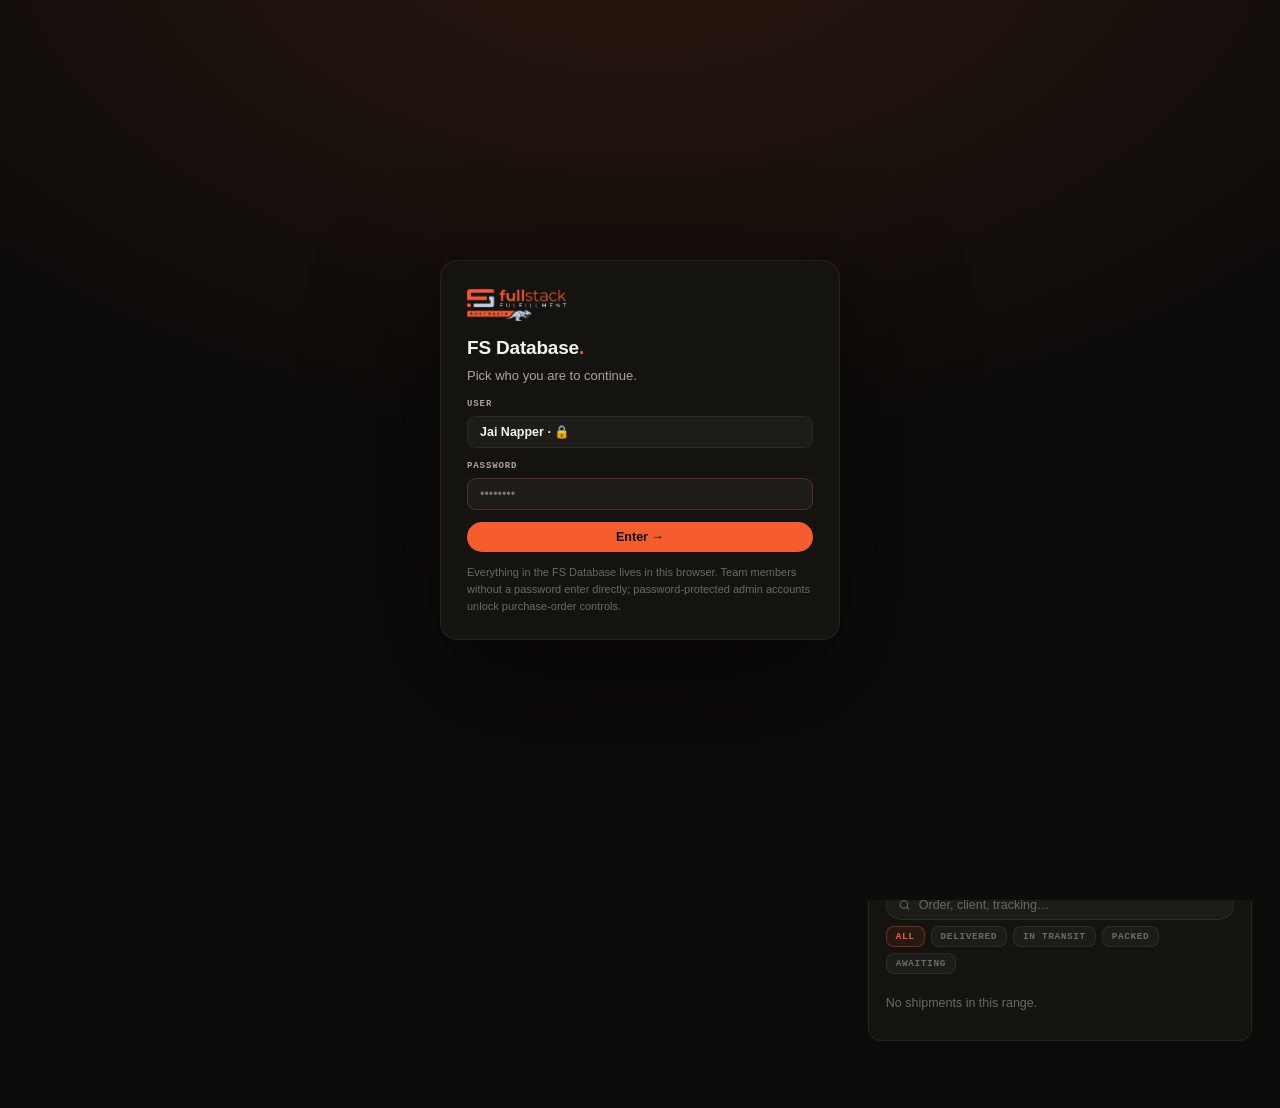
==== fs-database/index.html @ 5ba27e18 "Auto-sync every 60s, and fix the single-order endpoint false positive The reported sync ('318 orders" ====
<!DOCTYPE html>
<html lang="en">
<head>
<meta charset="utf-8">
<meta name="viewport" content="width=device-width, initial-scale=1">
<meta name="robots" content="noindex,nofollow">
<title>FS Database — Fullstack Fulfillment</title>
<meta name="description" content="Fullstack Fulfillment internal ops database — dashboard, leads, onboarding, documents and carriers.">
<link rel="icon" href="assets/roo-blue.png" type="image/png">
<link rel="manifest" href="manifest.json">
<link rel="apple-touch-icon" href="assets/icon-192.png">
<meta name="theme-color" content="#0d0c0a">
<meta name="apple-mobile-web-app-capable" content="yes">
<meta name="apple-mobile-web-app-status-bar-style" content="black-translucent">
<meta name="apple-mobile-web-app-title" content="FS Database">
<style>
/* ————— FS DATABASE · NIGHT FREIGHT ————— same brand system as fullstackfs.com.au */
:root{
  --ground:#0d0c0a;
  --raise:#151310;
  --raise2:#1c1915;
  --stroke:rgba(255,255,255,.07);
  --stroke-hi:rgba(245,93,47,.28);
  --text:#f4f2ee;
  --dim:#a8a49b;
  --faint:#6a6a64;
  --accent:#f55d2f;
  --accent-dim:#c44825;
  --cool:#c5d3e2;
  --ok:#7ee2a8;
  --warn:#f2c14e;
  --bad:#ff8a70;
  /* chart palette — validated (CVD + contrast) against the --raise surface; fixed slot order, never cycled */
  --chart-1:#f0561f;
  --chart-2:#3987e5;
  --chart-3:#199e70;
  --chart-4:#c98500;
  --chart-5:#d55181;
  --grid:rgba(255,255,255,.06);
  --sans:'Inter',-apple-system,BlinkMacSystemFont,'Segoe UI',Roboto,Helvetica,Arial,sans-serif;
  --mono:ui-monospace,'SF Mono',SFMono-Regular,Menlo,Consolas,monospace;
}
*{margin:0;padding:0;box-sizing:border-box}
html{scroll-behavior:smooth}
body{background:var(--ground);color:var(--text);font-family:var(--sans);font-size:14.5px;line-height:1.55;-webkit-font-smoothing:antialiased}
img{max-width:100%;display:block}
a{color:inherit}
button{font-family:var(--sans)}
::selection{background:rgba(245,93,47,.35)}

/* ————— app shell ————— */
.app{display:grid;grid-template-columns:236px 1fr;min-height:100vh}
.side{position:sticky;top:0;height:100vh;display:flex;flex-direction:column;background:var(--raise);border-right:1px solid var(--stroke);padding:22px 16px 16px;z-index:60}
.side-logo{display:flex;flex-direction:column;gap:10px;padding:0 6px 18px;border-bottom:1px solid var(--stroke)}
.side-logo img{height:30px;width:auto;align-self:flex-start}
.side-tag{display:inline-flex;align-self:flex-start;font-family:var(--mono);font-size:9.5px;font-weight:700;letter-spacing:.16em;text-transform:uppercase;color:var(--accent);background:rgba(245,93,47,.09);border:1px solid rgba(245,93,47,.25);padding:4px 10px;border-radius:100px}
.side-nav{display:flex;flex-direction:column;gap:2px;padding:16px 0;flex:1}
.side-nav a{display:flex;align-items:center;gap:11px;padding:10px 12px;border-radius:11px;color:var(--dim);font-size:13.5px;font-weight:600;text-decoration:none;border:1px solid transparent;transition:all .15s}
.side-nav a svg{width:17px;height:17px;flex:none;opacity:.75}
.side-nav a:hover{color:var(--text);background:rgba(255,255,255,.04)}
.side-nav a.on{color:var(--text);background:rgba(245,93,47,.1);border-color:rgba(245,93,47,.25)}
.side-nav a.on svg{color:var(--accent);opacity:1}
.side-nav .n-count{margin-left:auto;font-family:var(--mono);font-size:10px;font-weight:700;color:var(--faint);background:rgba(255,255,255,.05);border:1px solid var(--stroke);padding:2px 8px;border-radius:100px}
.side-nav .n-count:empty{display:none}
.side-nav a.on .n-count{color:var(--accent);background:rgba(245,93,47,.12);border-color:rgba(245,93,47,.3)}
.side-foot{border-top:1px solid var(--stroke);padding-top:14px;display:flex;flex-direction:column;gap:10px}
.ss-status{display:flex;align-items:center;gap:9px;padding:10px 12px;border:1px solid var(--stroke);border-radius:11px;background:rgba(255,255,255,.02);cursor:pointer;transition:border-color .15s}
.ss-status:hover{border-color:var(--stroke-hi)}
.ss-status img{height:14px;width:auto}
.ss-dot{width:8px;height:8px;border-radius:50%;background:var(--warn);flex:none;box-shadow:0 0 8px rgba(242,193,78,.5)}
.ss-dot.live{background:var(--ok);box-shadow:0 0 8px rgba(126,226,168,.55)}
.ss-lab{font-family:var(--mono);font-size:9.5px;letter-spacing:.08em;text-transform:uppercase;color:var(--faint)}
.side-btns{display:flex;gap:8px}
.side-btns button{flex:1;background:rgba(255,255,255,.04);border:1px solid var(--stroke);border-radius:10px;color:var(--dim);font-size:12px;font-weight:600;padding:8px 6px;cursor:pointer;transition:all .15s}
.side-btns button:hover{color:var(--text);border-color:var(--stroke-hi)}
.side-ver{font-family:var(--mono);font-size:9.5px;letter-spacing:.08em;color:var(--faint);text-align:center}

.main{min-width:0;padding:28px 34px 60px;position:relative}
.mobile-top{display:none}

/* ————— view head ————— */
.view{display:none}
.view.on{display:block;animation:vin .25s ease}
@keyframes vin{from{opacity:0;transform:translateY(6px)}to{opacity:1;transform:none}}
.view-head{display:flex;align-items:flex-end;justify-content:space-between;gap:18px;flex-wrap:wrap;margin-bottom:22px}
.vh-title h1{font-size:26px;font-weight:800;letter-spacing:-.02em;line-height:1.15}
.vh-title h1 em{font-style:normal;color:var(--accent)}
.vh-sub{color:var(--dim);font-size:13.5px;margin-top:5px;max-width:620px}
.vh-actions{display:flex;align-items:center;gap:10px;flex-wrap:wrap}

/* ————— shared bits ————— */
.eyebrow{display:inline-flex;align-items:center;gap:9px;font-family:var(--mono);font-size:10px;font-weight:700;letter-spacing:.14em;text-transform:uppercase;color:var(--accent)}
.btn{display:inline-flex;align-items:center;gap:8px;background:var(--accent);color:#0d0c0a;font-size:13.5px;font-weight:800;padding:11px 20px;border-radius:100px;border:0;cursor:pointer;text-decoration:none;transition:background .2s,transform .15s,box-shadow .2s;white-space:nowrap}
.btn:hover{background:#ff6f43;transform:translateY(-1px);box-shadow:0 8px 24px rgba(245,93,47,.25)}
.btn.ghost{background:rgba(255,255,255,.05);color:var(--text);border:1px solid var(--stroke);font-weight:700}
.btn.ghost:hover{border-color:var(--stroke-hi);box-shadow:none;background:rgba(255,255,255,.08)}
.btn.small{padding:8px 14px;font-size:12.5px}
.btn.danger{background:rgba(255,138,112,.12);color:var(--bad);border:1px solid rgba(255,138,112,.3);font-weight:700}
.btn.danger:hover{background:rgba(255,138,112,.2);box-shadow:none}
.search{position:relative}
.search input{background:rgba(255,255,255,.04);border:1px solid var(--stroke);border-radius:100px;color:var(--text);font-size:13px;font-family:var(--sans);padding:10px 16px 10px 36px;width:230px;outline:none;transition:border-color .2s}
.search input:focus{border-color:var(--stroke-hi)}
.search input::placeholder{color:var(--faint)}
.search svg{position:absolute;left:13px;top:50%;transform:translateY(-50%);width:14px;height:14px;color:var(--faint);pointer-events:none}
.chip{display:inline-flex;align-items:center;gap:7px;font-family:var(--mono);font-size:10px;font-weight:700;letter-spacing:.08em;text-transform:uppercase;color:var(--dim);background:rgba(255,255,255,.05);border:1px solid var(--stroke);padding:5px 12px;border-radius:100px;white-space:nowrap}
.chip.acc{color:var(--accent);background:rgba(245,93,47,.1);border-color:rgba(245,93,47,.3)}
.chip.demo{color:var(--warn);background:rgba(242,193,78,.08);border-color:rgba(242,193,78,.3)}
.chip.live{color:var(--ok);background:rgba(126,226,168,.08);border-color:rgba(126,226,168,.3)}
.pill{display:inline-flex;align-items:center;gap:6px;font-family:var(--mono);font-size:9.5px;font-weight:700;letter-spacing:.08em;text-transform:uppercase;padding:4px 10px;border-radius:100px;white-space:nowrap}
.pill::before{content:"";width:5px;height:5px;border-radius:50%;background:currentColor}
.pill.ok{color:var(--ok);background:rgba(126,226,168,.08);border:1px solid rgba(126,226,168,.25)}
.pill.info{color:var(--cool);background:rgba(197,211,226,.07);border:1px solid rgba(197,211,226,.22)}
.pill.warn{color:var(--warn);background:rgba(242,193,78,.08);border:1px solid rgba(242,193,78,.28)}
.pill.bad{color:var(--bad);background:rgba(255,138,112,.08);border:1px solid rgba(255,138,112,.28)}
.pill.dim{color:var(--faint);background:rgba(255,255,255,.04);border:1px solid var(--stroke)}
.pill.acc{color:var(--accent);background:rgba(245,93,47,.09);border:1px solid rgba(245,93,47,.28)}

/* ————— panels / cards ————— */
.panel{background:var(--raise);border:1px solid var(--stroke);border-radius:18px;padding:20px 22px;position:relative}
.panel-head{display:flex;align-items:center;justify-content:space-between;gap:12px;margin-bottom:16px;flex-wrap:wrap}
.panel-title{font-family:var(--mono);font-size:10px;font-weight:700;letter-spacing:.14em;text-transform:uppercase;color:var(--accent)}
.panel-meta{font-family:var(--mono);font-size:10.5px;color:var(--faint)}
.p-tools{display:flex;align-items:center;gap:8px}
.tbtn{background:rgba(255,255,255,.04);border:1px solid var(--stroke);border-radius:8px;color:var(--faint);font-family:var(--mono);font-size:10px;font-weight:700;letter-spacing:.06em;text-transform:uppercase;padding:5px 10px;cursor:pointer;transition:all .15s}
.tbtn:hover{color:var(--text);border-color:var(--stroke-hi)}
.tbtn[aria-pressed="true"]{color:var(--accent);border-color:rgba(245,93,47,.35);background:rgba(245,93,47,.08)}

/* ————— dashboard ————— */
.conn-strip{display:flex;align-items:center;justify-content:space-between;gap:14px;flex-wrap:wrap;margin-bottom:18px}
.conn-left{display:flex;align-items:center;gap:10px;flex-wrap:wrap}
.range-row{display:flex;align-items:center;gap:6px;background:var(--raise);border:1px solid var(--stroke);border-radius:100px;padding:4px}
.range-row button{background:none;border:0;border-radius:100px;color:var(--faint);font-family:var(--mono);font-size:10.5px;font-weight:700;letter-spacing:.06em;padding:7px 14px;cursor:pointer;transition:all .15s}
.range-row button:hover{color:var(--text)}
.range-row button.on{background:rgba(245,93,47,.14);color:var(--accent)}
.kpis{display:grid;grid-template-columns:repeat(5,1fr);gap:14px;margin-bottom:18px}
.kpi{background:var(--raise);border:1px solid var(--stroke);border-radius:16px;padding:16px 18px 14px;position:relative;overflow:hidden}
.kpi-k{font-family:var(--mono);font-size:9.5px;font-weight:700;letter-spacing:.1em;text-transform:uppercase;color:var(--faint)}
.kpi-v{font-size:30px;font-weight:800;letter-spacing:-.02em;line-height:1.1;margin-top:7px}
.kpi-d{display:flex;align-items:center;gap:6px;margin-top:6px;font-family:var(--mono);font-size:10.5px;color:var(--faint)}
.kpi-d b{font-weight:700}
.kpi-d .up{color:var(--ok)}.kpi-d .down{color:var(--bad)}
.kpi-spark{margin-top:10px;height:26px}
.dash-grid{display:grid;grid-template-columns:1.6fr 1fr;gap:14px;margin-bottom:14px}
.dash-col{display:flex;flex-direction:column;gap:14px;min-width:0}
.chart-box{position:relative;min-height:120px}
.chart-box svg{display:block;width:100%}
.legend{display:flex;align-items:center;gap:16px;flex-wrap:wrap;margin-top:12px}
.legend span{display:inline-flex;align-items:center;gap:7px;font-size:11.5px;color:var(--dim)}
.legend i{width:10px;height:10px;border-radius:3px;flex:none}
.viz-tip{position:fixed;z-index:300;background:var(--raise2);border:1px solid var(--stroke-hi);border-radius:10px;padding:8px 12px;pointer-events:none;display:none;box-shadow:0 12px 32px rgba(0,0,0,.5);max-width:260px}
.viz-tip .tt-t{font-family:var(--mono);font-size:9.5px;letter-spacing:.08em;text-transform:uppercase;color:var(--faint);margin-bottom:3px}
.viz-tip .tt-row{display:flex;align-items:center;gap:8px;font-size:12px;color:var(--dim);padding:1px 0}
.viz-tip .tt-row i{width:10px;height:3px;border-radius:2px;flex:none}
.viz-tip .tt-row b{color:var(--text);font-weight:700;margin-left:auto;padding-left:12px}
.viz-table{width:100%;border-collapse:collapse}
.viz-table th{font-family:var(--mono);font-size:9.5px;font-weight:700;letter-spacing:.08em;text-transform:uppercase;color:var(--faint);text-align:left;padding:0 8px 8px 0;border-bottom:1px solid var(--stroke)}
.viz-table td{font-size:12.5px;color:var(--dim);padding:7px 8px 7px 0;border-bottom:1px solid var(--stroke)}
.viz-table td.num,.viz-table th.num{text-align:right;font-family:var(--mono);font-variant-numeric:tabular-nums;color:var(--text)}
.viz-table tr:last-child td{border-bottom:0}
table.rows{width:100%;border-collapse:collapse}
table.rows th{font-family:var(--mono);font-size:9.5px;font-weight:700;letter-spacing:.08em;text-transform:uppercase;color:var(--faint);text-align:left;padding:0 10px 9px 0;border-bottom:1px solid var(--stroke);white-space:nowrap}
table.rows td{font-size:13px;padding:10px 10px 10px 0;border-bottom:1px solid var(--stroke);vertical-align:middle}
table.rows tr:last-child td{border-bottom:0}
table.rows td.num,table.rows th.num{text-align:right;font-family:var(--mono);font-size:12.5px;font-variant-numeric:tabular-nums}
.cell-main{font-weight:700;color:var(--text)}
.cell-sub{display:block;font-family:var(--mono);font-size:10.5px;color:var(--faint);margin-top:2px}
.ship-item{display:flex;align-items:center;gap:12px;padding:11px 0;border-bottom:1px solid var(--stroke)}
.ship-item:last-child{border-bottom:0}
.ship-plate{width:44px;height:30px;flex:none;background:#fff;border-radius:8px;display:flex;align-items:center;justify-content:center;padding:4px}
.ship-plate img{max-height:100%;max-width:100%;object-fit:contain}
.ship-info{min-width:0;flex:1}
.ship-id{display:block;font-family:var(--mono);font-size:12px;font-weight:700;color:var(--text)}
.ship-dest{display:block;font-size:11.5px;color:var(--faint);white-space:nowrap;overflow:hidden;text-overflow:ellipsis}
.ship-dest a{color:var(--cool);text-decoration:none;border-bottom:1px dotted rgba(197,211,226,.4)}
.ship-dest a:hover{color:var(--text);border-bottom-color:var(--text)}
.ship-right{display:flex;flex-direction:column;align-items:flex-end;gap:4px;flex:none}
.ship-when{font-family:var(--mono);font-size:9.5px;color:var(--faint)}

/* ————— leads ————— */
.pipe-row{display:flex;gap:8px;flex-wrap:wrap;margin-bottom:18px}
.pipe-chip{display:inline-flex;align-items:center;gap:8px;background:var(--raise);border:1px solid var(--stroke);border-radius:100px;padding:8px 16px;cursor:pointer;font-size:12.5px;font-weight:700;color:var(--dim);transition:all .15s}
.pipe-chip b{font-family:var(--mono);font-size:12px;color:var(--text)}
.pipe-chip:hover{border-color:var(--stroke-hi)}
.pipe-chip.on{border-color:rgba(245,93,47,.4);background:rgba(245,93,47,.08);color:var(--text)}
.lead-grid{display:grid;grid-template-columns:repeat(2,1fr);gap:14px}
.lead-card{background:var(--raise);border:1px solid var(--stroke);border-radius:18px;padding:20px;display:flex;flex-direction:column;gap:13px;transition:border-color .15s}
.lead-card:hover{border-color:rgba(245,93,47,.2)}
.lead-top{display:flex;align-items:flex-start;justify-content:space-between;gap:12px}
.lead-who h3{font-size:16.5px;font-weight:800;letter-spacing:-.01em}
.lead-who .co{color:var(--accent);font-weight:700;font-size:13px;margin-top:1px}
.lead-when{font-family:var(--mono);font-size:10px;color:var(--faint);white-space:nowrap}
.lead-contact{display:flex;flex-wrap:wrap;gap:7px 16px;font-size:12.5px;color:var(--dim)}
.lead-contact a{color:var(--cool);text-decoration:none}
.lead-contact a:hover{color:var(--text)}
.lead-facts{display:grid;grid-template-columns:repeat(3,auto);gap:8px 20px;justify-content:start;background:rgba(255,255,255,.025);border:1px solid var(--stroke);border-radius:12px;padding:11px 14px}
.lf{min-width:0}
.lf-k{font-family:var(--mono);font-size:8.5px;font-weight:700;letter-spacing:.1em;text-transform:uppercase;color:var(--faint)}
.lf-v{font-size:12.5px;font-weight:600;color:var(--text);margin-top:2px}
.tagrow{display:flex;flex-wrap:wrap;gap:6px}
.tag{font-family:var(--mono);font-size:9.5px;font-weight:600;letter-spacing:.04em;color:var(--dim);background:rgba(255,255,255,.05);border:1px solid var(--stroke);padding:3px 9px;border-radius:100px}
.lead-notes textarea{width:100%;background:rgba(255,255,255,.03);border:1px solid var(--stroke);border-radius:10px;color:var(--dim);font-family:var(--sans);font-size:12.5px;padding:9px 11px;resize:vertical;min-height:38px;outline:none}
.lead-notes textarea:focus{border-color:var(--stroke-hi);color:var(--text)}
.lead-foot{display:flex;align-items:center;gap:9px;flex-wrap:wrap}
.sel{background:rgba(255,255,255,.04);border:1px solid var(--stroke);border-radius:10px;color:var(--text);font-family:var(--sans);font-size:12.5px;font-weight:600;padding:8px 30px 8px 12px;outline:none;cursor:pointer;appearance:none;-webkit-appearance:none;background-image:url("data:image/svg+xml,%3Csvg xmlns='http://www.w3.org/2000/svg' width='9' height='6'%3E%3Cpath d='M1 1l3.5 3.5L8 1' stroke='%23a8a49b' fill='none' stroke-width='1.6' stroke-linecap='round'/%3E%3C/svg%3E");background-repeat:no-repeat;background-position:right 11px center}
.sel:focus{border-color:var(--stroke-hi)}
.sel option{background:var(--raise2);color:var(--text)}
.lead-foot .spacer{flex:1}
.iconbtn{background:none;border:0;color:var(--faint);cursor:pointer;font-size:12px;font-family:var(--mono);padding:6px;transition:color .15s}
.iconbtn:hover{color:var(--bad)}

/* ————— onboarding ————— */
.ob-grid{display:grid;grid-template-columns:repeat(2,1fr);gap:14px}
.ob-card{background:var(--raise);border:1px solid var(--stroke);border-radius:18px;padding:20px;cursor:pointer;transition:all .15s;display:flex;flex-direction:column;gap:12px}
.ob-card:hover{border-color:rgba(245,93,47,.35);transform:translateY(-2px)}
.ob-card-top{display:flex;align-items:flex-start;justify-content:space-between;gap:10px}
.ob-card h3{font-size:16.5px;font-weight:800}
.ob-acct{font-family:var(--mono);font-size:10px;color:var(--faint);margin-top:2px}
.prog{height:7px;background:rgba(255,255,255,.06);border-radius:100px;overflow:hidden}
.prog i{display:block;height:100%;background:linear-gradient(90deg,var(--accent-dim),var(--accent));border-radius:100px;transition:width .4s ease}
.prog-lab{display:flex;justify-content:space-between;font-family:var(--mono);font-size:10px;color:var(--faint)}
.ob-chips{display:flex;flex-wrap:wrap;gap:6px}
.ob-open{font-size:12.5px;font-weight:700;color:var(--accent)}
.ob-back{display:inline-flex;align-items:center;gap:8px;color:var(--dim);font-size:13px;font-weight:600;text-decoration:none;margin-bottom:14px;background:none;border:0;cursor:pointer}
.ob-back:hover{color:var(--text)}
.ob-det-head{display:flex;align-items:flex-start;justify-content:space-between;gap:16px;flex-wrap:wrap;margin-bottom:20px}
.ob-sections{display:flex;flex-direction:column;gap:14px}
.ob-sec-panel .sec-cap{font-family:var(--mono);font-size:10px;font-weight:700;letter-spacing:.14em;text-transform:uppercase;color:var(--accent);margin:20px 0 10px;display:flex;align-items:center;gap:9px}
.ob-sec-panel .sec-cap::after{content:"";flex:1;height:1px;background:var(--stroke)}
.ob-sec-panel .sec-cap:first-child{margin-top:0}
.qa{display:grid;grid-template-columns:minmax(200px,300px) 1fr;gap:6px 22px;align-items:center;padding:8px 0;border-bottom:1px solid rgba(255,255,255,.04)}
.qa:last-child{border-bottom:0}
.qa-q{font-size:12.5px;color:var(--dim)}
.qa-q .req{color:var(--accent)}
.qa-a input[type=text],.qa-a input[type=email],.qa-a input[type=tel],.qa-a input[type=number],.qa-a input[type=date],.qa-a textarea{width:100%;background:rgba(255,255,255,.03);border:1px solid var(--stroke);border-radius:9px;color:var(--text);font-family:var(--sans);font-size:13px;padding:8px 11px;outline:none;transition:border-color .15s}
.qa-a input:focus,.qa-a textarea:focus{border-color:var(--stroke-hi)}
.qa-a textarea{resize:vertical;min-height:36px}
.yn{display:flex;gap:8px}
.yn button{background:rgba(255,255,255,.03);border:1px solid var(--stroke);border-radius:9px;color:var(--dim);font-size:12.5px;font-weight:700;padding:7px 18px;cursor:pointer;transition:all .15s}
.yn button:hover{color:var(--text)}
.yn button.sel{background:rgba(245,93,47,.1);border-color:rgba(245,93,47,.4);color:var(--accent)}
.fileslot{display:flex;align-items:center;gap:10px;flex-wrap:wrap}
.fbtn{display:inline-flex;align-items:center;gap:7px;background:rgba(255,255,255,.04);border:1px dashed rgba(255,255,255,.18);border-radius:9px;color:var(--dim);font-size:12px;font-weight:600;padding:7px 14px;cursor:pointer;transition:all .15s;font-family:var(--sans)}
.fbtn:hover{border-color:var(--accent);color:var(--text)}
.fchip{display:inline-flex;align-items:center;gap:8px;background:rgba(126,226,168,.06);border:1px solid rgba(126,226,168,.25);border-radius:9px;padding:6px 11px;font-family:var(--mono);font-size:11px;color:var(--ok);max-width:100%}
.fchip button{background:none;border:0;color:var(--faint);cursor:pointer;font-size:13px;line-height:1;padding:0 0 0 2px}
.fchip button:hover{color:var(--bad)}
.fchip a{color:inherit;text-decoration:none;white-space:nowrap;overflow:hidden;text-overflow:ellipsis;max-width:220px;cursor:pointer}
.fchip a:hover{text-decoration:underline}
.kyc-row{display:flex;align-items:center;gap:13px;padding:10px 0;border-bottom:1px solid rgba(255,255,255,.04);flex-wrap:wrap}
.kyc-row:last-child{border-bottom:0}
.kbox{width:20px;height:20px;flex:none;border-radius:6px;border:1.5px solid rgba(255,255,255,.2);background:rgba(255,255,255,.03);cursor:pointer;display:flex;align-items:center;justify-content:center;transition:all .15s;color:transparent}
.kbox.done{background:var(--accent);border-color:var(--accent);color:#0d0c0a}
.kyc-name{flex:1;min-width:180px;font-size:13px;font-weight:600}
.kyc-name small{display:block;font-weight:400;font-size:11px;color:var(--faint)}
.kyc-row.done .kyc-name{color:var(--dim);text-decoration:line-through;text-decoration-color:rgba(255,255,255,.25)}
.agr-row{display:grid;grid-template-columns:1fr auto auto;gap:12px;align-items:center;padding:10px 0;border-bottom:1px solid rgba(255,255,255,.04)}
.agr-row:last-child{border-bottom:0}
.agr-name{font-size:13px;font-weight:700}
.agr-name small{display:block;font-weight:400;font-family:var(--mono);font-size:10px;color:var(--faint);margin-top:2px}

/* ————— documents ————— */
.doc-filters{display:flex;gap:8px;flex-wrap:wrap;margin-bottom:18px}
.doc-table-wrap{overflow-x:auto}
.doc-icon{width:36px;height:36px;flex:none;border-radius:10px;background:rgba(245,93,47,.09);border:1px solid rgba(245,93,47,.2);display:flex;align-items:center;justify-content:center;font-family:var(--mono);font-size:9px;font-weight:700;letter-spacing:.04em;color:var(--accent);text-transform:uppercase}
.doc-cell{display:flex;align-items:center;gap:12px;min-width:220px}
.rowbtns{display:flex;gap:6px;justify-content:flex-end}
.rowbtns .tbtn{white-space:nowrap}

/* ————— carriers ————— */
.car-grid{display:grid;grid-template-columns:repeat(2,1fr);gap:14px}
.car-card{background:var(--raise);border:1px solid var(--stroke);border-radius:18px;padding:20px;display:flex;flex-direction:column;gap:14px}
.car-top{display:flex;align-items:center;gap:14px}
.car-plate{width:64px;height:42px;flex:none;background:#fff;border-radius:10px;display:flex;align-items:center;justify-content:center;padding:6px}
.car-plate img{max-height:100%;max-width:100%;object-fit:contain}
.car-top h3{font-size:16.5px;font-weight:800}
.car-sub{font-family:var(--mono);font-size:10px;letter-spacing:.08em;text-transform:uppercase;color:var(--accent);font-weight:700;margin-top:2px}
.car-fields{display:grid;grid-template-columns:1fr 1fr;gap:9px 14px}
.cf{min-width:0}
.cf-k{font-family:var(--mono);font-size:8.5px;font-weight:700;letter-spacing:.1em;text-transform:uppercase;color:var(--faint);margin-bottom:3px}
.cf input{width:100%;background:rgba(255,255,255,.03);border:1px solid var(--stroke);border-radius:8px;color:var(--text);font-size:12.5px;font-family:var(--sans);padding:7px 10px;outline:none;transition:border-color .15s}
.cf input:focus{border-color:var(--stroke-hi)}
.car-links{display:flex;gap:8px;flex-wrap:wrap}
.car-attach{display:flex;flex-direction:column;gap:8px;border-top:1px solid var(--stroke);padding-top:13px}
.car-attach-row{display:flex;align-items:center;gap:10px;flex-wrap:wrap}
.car-attach-row .lab{font-size:12px;color:var(--dim);min-width:150px;font-weight:600}
.car-notes textarea{width:100%;background:rgba(255,255,255,.03);border:1px solid var(--stroke);border-radius:10px;color:var(--dim);font-family:var(--sans);font-size:12.5px;padding:9px 11px;resize:vertical;min-height:40px;outline:none}
.car-notes textarea:focus{border-color:var(--stroke-hi);color:var(--text)}

/* ————— drawer & modal ————— */
.scrim{position:fixed;inset:0;background:rgba(5,4,3,.65);backdrop-filter:blur(3px);z-index:200;opacity:0;pointer-events:none;transition:opacity .2s}
.scrim.on{opacity:1;pointer-events:auto}
.drawer{position:fixed;top:0;right:0;bottom:0;width:min(480px,100vw);background:var(--raise);border-left:1px solid var(--stroke);z-index:210;transform:translateX(102%);transition:transform .28s cubic-bezier(.2,.8,.24,1);display:flex;flex-direction:column}
.drawer.on{transform:none}
.drawer-head{display:flex;align-items:center;justify-content:space-between;padding:20px 24px;border-bottom:1px solid var(--stroke)}
.drawer-head h2{font-size:17px;font-weight:800}
.x{background:none;border:0;color:var(--faint);font-size:20px;cursor:pointer;line-height:1;padding:4px}
.x:hover{color:var(--text)}
.drawer-body{padding:20px 24px 30px;overflow-y:auto;flex:1;display:flex;flex-direction:column;gap:14px}
.f-lab{font-family:var(--mono);font-size:9.5px;font-weight:700;letter-spacing:.1em;text-transform:uppercase;color:var(--dim);margin-bottom:6px;display:block}
.f-lab span{color:var(--accent)}
.f-in{width:100%;background:rgba(255,255,255,.04);border:1px solid var(--stroke);border-radius:11px;color:var(--text);font-size:13.5px;font-family:var(--sans);padding:11px 14px;outline:none;transition:border-color .2s}
.f-in:focus{border-color:var(--stroke-hi)}
.f-row2{display:grid;grid-template-columns:1fr 1fr;gap:12px}
.chkgrid{display:grid;grid-template-columns:1fr 1fr;gap:7px}
.chk{display:flex;align-items:center;gap:9px;background:rgba(255,255,255,.03);border:1px solid var(--stroke);border-radius:10px;padding:8px 11px;cursor:pointer;font-size:12.5px;color:var(--dim);transition:all .15s}
.chk:hover{border-color:var(--stroke-hi)}
.chk input{accent-color:var(--accent);width:14px;height:14px}
.chk:has(input:checked){border-color:rgba(245,93,47,.4);color:var(--text);background:rgba(245,93,47,.06)}
.drawer-foot{padding:16px 24px;border-top:1px solid var(--stroke);display:flex;gap:10px}
.modal{position:fixed;inset:0;z-index:220;display:none;align-items:center;justify-content:center;padding:20px}
.modal.on{display:flex}
.modal-card{background:var(--raise);border:1px solid var(--stroke);border-radius:20px;width:min(520px,100%);max-height:90vh;overflow-y:auto;padding:26px 28px;position:relative;box-shadow:0 30px 80px rgba(0,0,0,.6)}
.modal-card h2{font-size:19px;font-weight:800;margin-bottom:4px}
.modal-card .msub{color:var(--dim);font-size:13px;margin-bottom:18px}
.modal-card .x{position:absolute;top:18px;right:18px}
.set-sec{border-top:1px solid var(--stroke);padding-top:16px;margin-top:16px}
.set-sec:first-of-type{border-top:0;padding-top:0;margin-top:0}
.set-cap{font-family:var(--mono);font-size:10px;font-weight:700;letter-spacing:.14em;text-transform:uppercase;color:var(--accent);margin-bottom:12px}
.conn-msg{font-size:12px;border-radius:10px;padding:10px 13px;margin-top:10px;line-height:1.5;display:none}
.conn-msg.err{display:block;background:rgba(255,138,112,.07);border:1px solid rgba(255,138,112,.25);color:var(--bad)}
.conn-msg.ok{display:block;background:rgba(126,226,168,.07);border:1px solid rgba(126,226,168,.25);color:var(--ok)}
.storage-bar{height:6px;background:rgba(255,255,255,.06);border-radius:100px;overflow:hidden;margin-top:8px}
.storage-bar i{display:block;height:100%;background:var(--cool);border-radius:100px}
.set-note{font-size:11.5px;color:var(--faint);line-height:1.5;margin-top:8px}
.set-note a{color:var(--cool)}
.toast{position:fixed;bottom:26px;left:50%;transform:translate(-50%,20px);background:var(--raise2);border:1px solid var(--stroke-hi);color:var(--text);font-size:13px;font-weight:600;padding:12px 22px;border-radius:100px;z-index:400;opacity:0;pointer-events:none;transition:all .25s;box-shadow:0 12px 40px rgba(0,0,0,.5)}
.toast.on{opacity:1;transform:translate(-50%,0)}

/* ————— empty state ————— */
.empty{display:flex;flex-direction:column;align-items:center;gap:14px;padding:60px 20px;text-align:center;border:1px dashed rgba(255,255,255,.12);border-radius:18px}
.empty img{height:74px;opacity:.5}
.empty p{color:var(--faint);font-size:13px;max-width:340px}

/* ————— go live ————— */
.gl-banner{display:flex;align-items:center;justify-content:space-between;gap:14px;flex-wrap:wrap;border:1px solid rgba(126,226,168,.3);background:rgba(126,226,168,.06);border-radius:14px;padding:14px 18px;margin-bottom:14px}
.gl-banner.blocked{border-color:rgba(242,193,78,.3);background:rgba(242,193,78,.05)}
.gl-banner b{font-size:14px}
.gl-live-stamp{display:inline-flex;align-items:center;gap:8px;font-family:var(--mono);font-size:11px;font-weight:700;letter-spacing:.12em;text-transform:uppercase;color:var(--ok)}
.auto-chip{font-family:var(--mono);font-size:8.5px;font-weight:700;letter-spacing:.08em;text-transform:uppercase;color:var(--cool);background:rgba(197,211,226,.08);border:1px solid rgba(197,211,226,.22);padding:2px 8px;border-radius:100px}
.kyc-row .note-in{flex:1;min-width:140px;background:rgba(255,255,255,.03);border:1px solid var(--stroke);border-radius:8px;color:var(--dim);font-family:var(--sans);font-size:12px;padding:6px 10px;outline:none}
.kyc-row .note-in:focus{border-color:var(--stroke-hi);color:var(--text)}

/* ————— catalog & PO ————— */
.lock-chip{display:inline-flex;align-items:center;gap:8px;font-family:var(--mono);font-size:10px;font-weight:700;letter-spacing:.1em;text-transform:uppercase;padding:7px 14px;border-radius:100px;cursor:pointer;transition:all .15s;border:1px solid var(--stroke);background:rgba(255,255,255,.04);color:var(--dim)}
.lock-chip:hover{border-color:var(--stroke-hi);color:var(--text)}
.lock-chip.on{color:var(--ok);border-color:rgba(126,226,168,.3);background:rgba(126,226,168,.07)}
.num-in{width:82px;background:rgba(255,255,255,.03);border:1px solid var(--stroke);border-radius:8px;color:var(--text);font-family:var(--mono);font-size:12px;padding:6px 8px;outline:none;text-align:right;font-variant-numeric:tabular-nums}
.num-in:focus{border-color:var(--stroke-hi)}
.num-in.small{width:64px}
table.rows td .sel.mini{padding:6px 26px 6px 10px;font-size:11.5px}
.sug-flag{font-family:var(--mono);font-size:9px;font-weight:700;letter-spacing:.06em;text-transform:uppercase;padding:3px 8px;border-radius:100px}
.po-line-total{font-family:var(--mono);font-variant-numeric:tabular-nums}
.po-totals{display:flex;justify-content:flex-end;gap:26px;border-top:1px solid var(--stroke);padding-top:14px;margin-top:6px;align-items:baseline}
.po-totals .t-lab{font-family:var(--mono);font-size:10px;letter-spacing:.1em;text-transform:uppercase;color:var(--faint)}
.po-totals .t-val{font-size:22px;font-weight:800}
.sig-grid{display:grid;grid-template-columns:1fr 1fr;gap:12px}
.sig-card{border:1px dashed rgba(255,255,255,.16);border-radius:12px;padding:14px 16px;min-height:76px}
.sig-card.signed{border-style:solid;border-color:rgba(126,226,168,.3);background:rgba(126,226,168,.05)}
.sig-name{font-family:'Segoe Script','Bradley Hand',cursive;font-size:20px;color:var(--text)}
.sig-meta{font-family:var(--mono);font-size:9.5px;letter-spacing:.06em;color:var(--faint);margin-top:4px;text-transform:uppercase}
.sig-k{font-family:var(--mono);font-size:9px;font-weight:700;letter-spacing:.12em;text-transform:uppercase;color:var(--accent);margin-bottom:6px}
.req-row{display:grid;grid-template-columns:1fr auto auto;gap:12px;align-items:center;padding:10px 0;border-bottom:1px solid rgba(255,255,255,.04)}
.req-row:last-child{border-bottom:0}
.pin-in{width:120px;letter-spacing:.4em;font-family:var(--mono);text-align:center}

/* ————— team ————— */
.user-switch{display:flex;gap:9px;align-items:center;padding:9px 11px;border:1px solid var(--stroke);border-radius:11px;background:rgba(255,255,255,.02)}
.u-avatar{width:27px;height:27px;border-radius:50%;background:rgba(245,93,47,.14);color:var(--accent);font-family:var(--mono);font-size:10px;font-weight:700;display:flex;align-items:center;justify-content:center;flex:none;border:1px solid rgba(245,93,47,.3);text-transform:uppercase}
.u-avatar.big{width:42px;height:42px;font-size:14px}
.user-switch .sel{flex:1;min-width:0;padding:6px 26px 6px 9px;font-size:12px;border:0;background-color:transparent}
.team-card .role-pill{margin-left:auto}
.tab-toggles{display:grid;grid-template-columns:1fr 1fr;gap:6px}
.tab-toggles .chk input:disabled + span{opacity:.45}
.tab-toggles .chk:has(input:disabled){cursor:not-allowed;opacity:.75}
.team-you{font-family:var(--mono);font-size:9px;font-weight:700;letter-spacing:.1em;text-transform:uppercase;color:var(--ok);border:1px solid rgba(126,226,168,.3);background:rgba(126,226,168,.07);padding:3px 9px;border-radius:100px}

/* ————— transit ————— */
.transit-hero{display:flex;align-items:baseline;gap:10px;margin-bottom:10px}
.transit-hero .th-v{font-size:34px;font-weight:800;letter-spacing:-.02em}
.transit-hero .th-k{font-family:var(--mono);font-size:10px;letter-spacing:.08em;text-transform:uppercase;color:var(--faint)}
.tc-row{display:grid;grid-template-columns:16px minmax(90px,1fr) auto auto;gap:9px;align-items:center;padding:5px 0;font-size:12px;color:var(--dim)}
.tc-row i{width:10px;height:10px;border-radius:3px}
.tc-row .tc-v{font-family:var(--mono);font-size:12px;color:var(--text);font-variant-numeric:tabular-nums;text-align:right}
.tc-row .tc-n{font-family:var(--mono);font-size:10px;color:var(--faint);text-align:right}
.ship-transit{font-family:var(--mono);font-size:9px;color:var(--cool);letter-spacing:.04em}

/* ————— lock screen ————— */
.lock{position:fixed;inset:0;background:radial-gradient(900px 540px at 50% -10%,rgba(245,93,47,.12),transparent),var(--ground);z-index:500;display:none;align-items:center;justify-content:center;padding:20px}
.lock.on{display:flex}
.lock-card{width:min(400px,100%);background:var(--raise);border:1px solid var(--stroke);border-radius:22px;padding:34px 32px 28px;display:flex;flex-direction:column;gap:14px;box-shadow:0 40px 120px rgba(0,0,0,.65)}
.lock-card img{height:32px;align-self:flex-start}
.lock-card h1{font-size:21px;font-weight:800;letter-spacing:-.01em}
.lock-sub{color:var(--dim);font-size:13px;margin-top:-8px}
.lock-note{font-size:11px;color:var(--faint);line-height:1.55}

/* ————— tailored rows ————— */
.qa-tools{display:inline-flex;gap:1px;margin-left:7px;vertical-align:middle;opacity:0;transition:opacity .15s}
.qa:hover .qa-tools,.kyc-row:hover .qa-tools{opacity:1}
.qa-tools .iconbtn{padding:1px 4px;font-size:10px;color:var(--faint)}
.qa-tools .iconbtn:hover{color:var(--text)}
@media(hover:none){.qa-tools{opacity:.6}}

/* ————— v5 · slimline pass — same brand, lighter build ————— */
body{font-size:13.8px}
.app{grid-template-columns:214px 1fr}
.side{padding:18px 13px 13px}
.side-logo img{height:26px}
.side-logo{padding:0 5px 14px;gap:8px}
.side-tag{padding:3px 9px;font-size:9px}
.side-nav{padding:12px 0}
.side-nav a{padding:8px 10px;font-size:12.5px;border-radius:9px;gap:9px}
.side-nav a svg{width:15px;height:15px}
.side-nav .n-count{padding:1px 7px;font-size:9px}
.side-btns button{padding:6px 5px;font-size:11.5px}
.ss-status{padding:8px 10px;border-radius:9px}
.user-switch{padding:6px 9px;border-radius:9px}
.u-avatar{width:24px;height:24px;font-size:9px}
.main{padding:22px 28px 56px;max-width:1560px}
.view-head{margin-bottom:16px;gap:14px}
.vh-title h1{font-size:21px}
.vh-sub{font-size:12.5px;margin-top:4px}
.btn{padding:8px 16px;font-size:12.5px}
.btn.small{padding:6px 12px;font-size:11.5px}
.search input{padding:7px 14px 7px 32px;font-size:12.5px;width:210px}
.search svg{left:12px;width:13px;height:13px}
.chip{padding:3px 10px;font-size:9.5px;gap:6px}
.pill{padding:2px 8px;font-size:9px;gap:5px}
.tbtn{padding:4px 9px;font-size:9.5px}
.panel{padding:15px 17px;border-radius:13px}
.panel-head{margin-bottom:12px}
.conn-strip{margin-bottom:14px}
.range-row{padding:3px}
.range-row button{padding:5px 12px;font-size:10px}
.kpis{gap:11px;margin-bottom:14px}
.kpi{padding:12px 14px 10px;border-radius:11px}
.kpi-v{font-size:23px;margin-top:5px}
.kpi-d{margin-top:4px;font-size:10px}
.kpi-spark{margin-top:8px;height:22px}
.dash-grid{gap:11px}
.dash-col{gap:11px}
table.rows th{padding:0 9px 7px 0}
table.rows td{padding:7px 9px 7px 0;font-size:12.5px}
table.rows td.num{font-size:12px}
.ship-item{padding:8px 0;gap:10px}
.ship-plate{width:38px;height:26px;border-radius:6px}
.legend span{font-size:11px}
.transit-hero .th-v{font-size:27px}
.tc-row{padding:4px 0;font-size:11.5px}
.pipe-row{margin-bottom:14px}
.pipe-chip{padding:6px 13px;font-size:11.5px}
.lead-grid,.ob-grid,.car-grid{gap:11px}
.lead-card,.ob-card,.car-card{padding:15px 16px;border-radius:13px;gap:10px}
.lead-who h3,.ob-card h3,.car-top h3{font-size:15px}
.lead-facts{padding:9px 12px;gap:6px 16px}
.lf-v{font-size:12px}
.tag{padding:2px 8px;font-size:9px}
.prog{height:5px}
.sel{padding:6px 26px 6px 10px;font-size:12px;border-radius:8px}
.f-in{padding:8px 12px;font-size:12.5px;border-radius:9px}
.f-lab{font-size:9px;margin-bottom:4px}
.qa{padding:6px 0;gap:5px 18px}
.qa-a input[type=text],.qa-a input[type=email],.qa-a input[type=tel],.qa-a input[type=number],.qa-a input[type=date],.qa-a textarea{padding:6px 9px;font-size:12.5px;border-radius:7px}
.yn button{padding:5px 14px;font-size:11.5px;border-radius:7px}
.kyc-row{padding:7px 0;gap:11px}
.kbox{width:17px;height:17px;border-radius:5px}
.kyc-name{font-size:12.5px}
.kyc-name small{font-size:10.5px}
.agr-row{padding:8px 0;gap:10px}
.agr-name{font-size:12.5px}
.fbtn{padding:5px 11px;font-size:11px;border-radius:7px}
.fchip{padding:4px 9px;font-size:10.5px;border-radius:7px}
.doc-icon{width:30px;height:30px;border-radius:8px;font-size:8px}
.car-plate{width:54px;height:36px;border-radius:8px}
.car-fields{gap:7px 12px}
.cf input{padding:6px 9px;font-size:12px}
.car-attach{padding-top:10px;gap:6px}
.car-notes textarea,.lead-notes textarea{padding:7px 10px;font-size:12px}
.drawer{width:min(440px,100vw)}
.drawer-head{padding:15px 20px}
.drawer-head h2{font-size:15.5px}
.drawer-body{padding:15px 20px 24px;gap:11px}
.drawer-foot{padding:13px 20px}
.chk{padding:6px 9px;font-size:11.5px;border-radius:8px}
.modal-card{padding:20px 24px;border-radius:15px}
.modal-card h2{font-size:17px}
.set-sec{padding-top:13px;margin-top:13px}
.sig-card{padding:11px 13px;min-height:62px;border-radius:10px}
.sig-name{font-size:17px}
.po-totals .t-val{font-size:19px}
.po-totals{gap:20px;padding-top:11px}
.num-in{padding:5px 7px;font-size:11.5px;width:74px}
.num-in.small{width:58px}
.gl-banner{padding:11px 15px;border-radius:11px;margin-bottom:11px}
.gl-banner b{font-size:13px}
.auto-chip{font-size:8px;padding:2px 7px}
.team-you{font-size:8px;padding:2px 7px}
.u-avatar.big{width:36px;height:36px;font-size:12px}
.tab-toggles{gap:5px}
.lock-card{padding:28px 26px 24px;border-radius:18px;gap:12px}
.lock-card h1{font-size:19px}
.empty{padding:44px 20px}
.empty img{height:60px}
.req-row{padding:8px 0;gap:10px}
.ob-back{margin-bottom:11px;font-size:12.5px}
.ob-det-head{margin-bottom:15px}
.ob-det-head h1{font-size:21px!important}
.ob-sections{gap:11px}
.ob-sec-panel .sec-cap{margin:15px 0 8px}
.ob-chips{gap:5px}
.prog-lab{font-size:9.5px}
.ob-acct{font-size:9.5px}
.storage-bar{height:4px}

/* ————— responsive ————— */
@media(max-width:1180px){
  .kpis{grid-template-columns:repeat(3,1fr)}
  .dash-grid{grid-template-columns:1fr}
  .lead-grid,.ob-grid,.car-grid{grid-template-columns:1fr}
}
@media(max-width:840px){
  .app{grid-template-columns:1fr}
  .side{position:fixed;left:0;width:min(280px,84vw);transform:translateX(-103%);transition:transform .25s ease;box-shadow:30px 0 80px rgba(0,0,0,.5);overflow-y:auto}
  .side.open{transform:none}
  .main{padding:18px 16px calc(60px + env(safe-area-inset-bottom))}
  .mobile-top{display:flex;align-items:center;gap:12px;margin-bottom:18px;position:sticky;top:0;z-index:50;background:linear-gradient(var(--ground) 78%,transparent);padding:10px 0 8px}
  .burger{background:var(--raise);border:1px solid var(--stroke);border-radius:10px;color:var(--text);width:40px;height:40px;font-size:16px;cursor:pointer;flex:none}
  .mobile-top img{height:24px}
  .kpis{grid-template-columns:repeat(2,1fr)}
  .kpi-v{font-size:25px}
  .qa{grid-template-columns:1fr}
  .agr-row,.req-row{grid-template-columns:1fr;gap:8px}
  .search input{width:150px}
  .vh-title h1{font-size:22px}
  .lead-facts{grid-template-columns:repeat(2,auto)}
  .car-fields{grid-template-columns:1fr}
  .sig-grid{grid-template-columns:1fr}
  .view-head .f-in{width:100%!important}
  .vh-actions{width:100%}
  .vh-actions .search{flex:1}
  .vh-actions .search input{width:100%}
  .po-totals{justify-content:space-between}
  .drawer{width:100vw}
}
</style>
</head>
<body>
<div class="app">

  <!-- ======================================================= sidebar -->
  <aside class="side" id="side">
    <div class="side-logo">
      <img src="assets/logo-white.png" alt="Fullstack Fulfillment">
      <span class="side-tag">HQ · Database</span>
    </div>
    <nav class="side-nav" id="sideNav" aria-label="Sections">
      <a href="#/dashboard" data-route="dashboard">
        <svg viewBox="0 0 24 24" fill="none" stroke="currentColor" stroke-width="2" stroke-linecap="round" stroke-linejoin="round"><rect x="3" y="3" width="7" height="9" rx="1.5"/><rect x="14" y="3" width="7" height="5" rx="1.5"/><rect x="14" y="12" width="7" height="9" rx="1.5"/><rect x="3" y="16" width="7" height="5" rx="1.5"/></svg>
        Dashboard
      </a>
      <a href="#/leads" data-route="leads">
        <svg viewBox="0 0 24 24" fill="none" stroke="currentColor" stroke-width="2" stroke-linecap="round" stroke-linejoin="round"><circle cx="9" cy="8" r="3.5"/><path d="M3.5 20c.6-3.6 2.8-5.5 5.5-5.5s4.9 1.9 5.5 5.5"/><path d="M18 8v6M15 11h6"/></svg>
        New Client Leads
        <span class="n-count" id="countLeads"></span>
      </a>
      <a href="#/onboarding" data-route="onboarding">
        <svg viewBox="0 0 24 24" fill="none" stroke="currentColor" stroke-width="2" stroke-linecap="round" stroke-linejoin="round"><rect x="5" y="4" width="14" height="17" rx="2"/><path d="M9 4.5V3h6v1.5"/><path d="M9 12l2 2 4-4"/></svg>
        New Client Onboarding
        <span class="n-count" id="countOb"></span>
      </a>
      <a href="#/golive" data-route="golive">
        <svg viewBox="0 0 24 24" fill="none" stroke="currentColor" stroke-width="2" stroke-linecap="round" stroke-linejoin="round"><path d="M12 3l2.4 4.9 5.4.8-3.9 3.8.9 5.4L12 15.4 7.2 17.9l.9-5.4L4.2 8.7l5.4-.8z"/></svg>
        Client Go Live
        <span class="n-count" id="countGl"></span>
      </a>
      <a href="#/documents" data-route="documents">
        <svg viewBox="0 0 24 24" fill="none" stroke="currentColor" stroke-width="2" stroke-linecap="round" stroke-linejoin="round"><path d="M6 2.5h8L19 7.5v12a2 2 0 0 1-2 2H6a2 2 0 0 1-2-2v-15a2 2 0 0 1 2-2z"/><path d="M13.5 2.5v5h5"/><path d="M8 13h8M8 17h5"/></svg>
        Client Documents
        <span class="n-count" id="countDocs"></span>
      </a>
      <a href="#/carriers" data-route="carriers">
        <svg viewBox="0 0 24 24" fill="none" stroke="currentColor" stroke-width="2" stroke-linecap="round" stroke-linejoin="round"><path d="M2.5 6.5h11v10h-11z"/><path d="M13.5 10h4l3 3v3.5h-7"/><circle cx="6.5" cy="17.5" r="1.8"/><circle cx="17" cy="17.5" r="1.8"/></svg>
        Carriers
      </a>
      <a href="#/catalog" data-route="catalog">
        <svg viewBox="0 0 24 24" fill="none" stroke="currentColor" stroke-width="2" stroke-linecap="round" stroke-linejoin="round"><path d="M12 2.5l8 4.5v10l-8 4.5-8-4.5V7z"/><path d="M4 7l8 4.5L20 7M12 11.5V21.5"/></svg>
        Fullstack Catalog
        <span class="n-count" id="countCat"></span>
      </a>
      <a href="#/po" data-route="po">
        <svg viewBox="0 0 24 24" fill="none" stroke="currentColor" stroke-width="2" stroke-linecap="round" stroke-linejoin="round"><rect x="4" y="3" width="16" height="18" rx="2"/><path d="M8 8h8M8 12h8M8 16h4"/></svg>
        Fullstack PO
        <span class="n-count" id="countPo"></span>
      </a>
      <a href="#/team" data-route="team">
        <svg viewBox="0 0 24 24" fill="none" stroke="currentColor" stroke-width="2" stroke-linecap="round" stroke-linejoin="round"><circle cx="8.5" cy="8.5" r="3.2"/><circle cx="16.5" cy="9.5" r="2.6"/><path d="M3 19.5c.5-3.3 2.6-5.2 5.5-5.2s5 1.9 5.5 5.2"/><path d="M15.5 14.6c2.4.2 4.1 1.9 4.5 4.4"/></svg>
        Team
        <span class="n-count" id="countTeam"></span>
      </a>
    </nav>
    <div class="side-foot">
      <div class="user-switch" title="Who is using the database on this device">
        <span class="u-avatar" id="uAvatar">FS</span>
        <select class="sel" id="userSel" aria-label="Current user"></select>
      </div>
      <div class="ss-status" id="ssStatus" role="button" tabindex="0" title="Starshipit connection — open settings">
        <span class="ss-dot" id="ssDot"></span>
        <img src="assets/starshipit.svg" alt="Starshipit">
        <span class="ss-lab" id="ssLab">Demo data</span>
      </div>
      <div class="side-btns">
        <button id="btnSettings">Settings</button>
        <button id="btnExport">Export</button>
      </div>
      <div class="side-ver">FS Database · v6</div>
    </div>
  </aside>

  <!-- ========================================================= main -->
  <main class="main">
    <div class="mobile-top">
      <button class="burger" id="burger" aria-label="Open menu">☰</button>
      <img src="assets/logo-white.png" alt="Fullstack Fulfillment">
    </div>

    <section class="view" id="view-dashboard" data-view="dashboard"></section>
    <section class="view" id="view-leads" data-view="leads"></section>
    <section class="view" id="view-onboarding" data-view="onboarding"></section>
    <section class="view" id="view-documents" data-view="documents"></section>
    <section class="view" id="view-carriers" data-view="carriers"></section>
    <section class="view" id="view-golive" data-view="golive"></section>
    <section class="view" id="view-catalog" data-view="catalog"></section>
    <section class="view" id="view-po" data-view="po"></section>
    <section class="view" id="view-team" data-view="team"></section>
  </main>
</div>

<!-- ======================================================= overlays -->
<div class="scrim" id="scrim"></div>

<aside class="drawer" id="leadDrawer" aria-label="Add lead">
  <div class="drawer-head"><h2 id="leadDrawerTitle">Add a lead</h2><button class="x" data-close>✕</button></div>
  <div class="drawer-body" id="leadDrawerBody"></div>
  <div class="drawer-foot">
    <button class="btn" id="leadSave">Save lead</button>
    <button class="btn ghost" data-close>Cancel</button>
  </div>
</aside>

<aside class="drawer" id="docDrawer" aria-label="Add document">
  <div class="drawer-head"><h2>Add a document</h2><button class="x" data-close>✕</button></div>
  <div class="drawer-body" id="docDrawerBody"></div>
  <div class="drawer-foot">
    <button class="btn" id="docSave">Save document</button>
    <button class="btn ghost" data-close>Cancel</button>
  </div>
</aside>

<aside class="drawer" id="catDrawer" aria-label="Add catalog item">
  <div class="drawer-head"><h2>Add catalog item</h2><button class="x" data-close>✕</button></div>
  <div class="drawer-body" id="catDrawerBody"></div>
  <div class="drawer-foot">
    <button class="btn" id="catSave">Save item</button>
    <button class="btn ghost" data-close>Cancel</button>
  </div>
</aside>

<aside class="drawer" id="reqDrawer" aria-label="New product request">
  <div class="drawer-head"><h2>New product request → Eagle AU</h2><button class="x" data-close>✕</button></div>
  <div class="drawer-body" id="reqDrawerBody"></div>
  <div class="drawer-foot">
    <button class="btn" id="reqSave">Save request</button>
    <button class="btn ghost" data-close>Cancel</button>
  </div>
</aside>

<div class="modal" id="adminModal" role="dialog" aria-modal="true" aria-label="Admin unlock">
  <div class="modal-card" style="width:min(400px,100%)">
    <button class="x" data-close>✕</button>
    <h2 id="adminTitle">Admin unlock</h2>
    <p class="msub" id="adminSub">Purchase orders are admin-only.</p>
    <div style="display:flex;flex-direction:column;gap:11px">
      <div><label class="f-lab" for="adminName">Your name</label><input class="f-in" id="adminName" autocomplete="off" placeholder="Full name"></div>
      <div><label class="f-lab" for="adminPin">Admin PIN</label><input class="f-in pin-in" id="adminPin" type="password" inputmode="numeric" autocomplete="off" placeholder="••••"></div>
      <div id="adminPin2Wrap" style="display:none"><label class="f-lab" for="adminPin2">Confirm new PIN</label><input class="f-in pin-in" id="adminPin2" type="password" inputmode="numeric" autocomplete="off" placeholder="••••"></div>
      <div class="conn-msg" id="adminMsg"></div>
      <button class="btn" id="adminGo">Unlock</button>
      <p class="set-note">The PIN is a shared workflow control stored in this browser — it keeps honest fingers off the order button, it is not real security. Real sign-off trails need the backend phase.</p>
    </div>
  </div>
</div>

<div class="modal" id="settingsModal" role="dialog" aria-modal="true" aria-label="Settings">
  <div class="modal-card">
    <button class="x" data-close>✕</button>
    <h2>Settings</h2>
    <p class="msub">Starshipit connection and local data.</p>

    <div class="set-sec">
      <div class="set-cap">Starshipit API</div>
      <div style="display:flex;flex-direction:column;gap:11px">
        <div><label class="f-lab" for="ssSubKey">Subscription key — one for everything</label><input class="f-in" id="ssSubKey" type="password" autocomplete="off" placeholder="Ocp-Apim-Subscription-Key"></div>
        <div><label class="f-lab">Child accounts — one API key each</label><div id="ssAccounts" style="display:flex;flex-direction:column;gap:8px"></div>
        <button class="btn ghost small" id="ssAddAcct" style="align-self:flex-start;margin-top:7px">+ Add child account</button></div>
        <div><label class="f-lab" for="ssProxy">Proxy base URL — optional</label><input class="f-in" id="ssProxy" type="text" autocomplete="off" placeholder="leave empty on the live link — proxy is built in"></div>
      </div>
      <div style="display:flex;gap:10px;margin-top:14px;flex-wrap:wrap">
        <button class="btn small" id="ssConnect">Connect &amp; sync all accounts</button>
        <button class="btn ghost small" id="ssDisconnect">Use demo data</button>
        <button class="btn ghost small" id="ssDiag">Diagnose</button>
      </div>
      <label class="chk" style="margin-top:10px"><input type="checkbox" id="ssAuto" checked><span>Auto-sync every 60 seconds — tops up new orders and fills gaps in the background</span></label>
      <div class="conn-msg" id="ssMsg"></div>
      <pre id="ssDiagOut" style="display:none;white-space:pre-wrap;word-break:break-word;background:rgba(255,255,255,.03);border:1px solid var(--stroke);border-radius:10px;padding:11px 13px;margin-top:10px;font-family:var(--mono);font-size:10.5px;line-height:1.55;color:var(--dim);max-height:300px;overflow:auto"></pre>
      <p class="set-note">Every Starshipit child account has its own API key (Settings → API inside that account) and the whole login shares one subscription key. Each synced order is tagged with its child account as the client. Keys live only in this browser; on fs-database.vercel.app the built-in proxy makes the connection work with no extra setup.</p>
    </div>

    <div class="set-sec">
      <div class="set-cap">Eagle AU — supplier contact</div>
      <div style="display:flex;flex-direction:column;gap:11px">
        <div class="f-row2">
          <div><label class="f-lab" for="egContact">Contact name</label><input class="f-in" id="egContact" placeholder="Orders desk / rep"></div>
          <div><label class="f-lab" for="egPhone">Phone</label><input class="f-in" id="egPhone" placeholder="+61 …"></div>
        </div>
        <div><label class="f-lab" for="egEmail">Orders email</label><input class="f-in" id="egEmail" type="email" placeholder="orders@…"></div>
      </div>
      <p class="set-note">Product requests and approved POs are emailed here (and logged in the app). Where these should land on Eagle AU's side is still being confirmed — once known, this can point at their portal or API instead.</p>
    </div>

    <div class="set-sec">
      <div class="set-cap">Admin</div>
      <div style="display:flex;gap:10px;flex-wrap:wrap;align-items:center">
        <button class="btn ghost small" id="btnChangePin">Change admin PIN</button>
        <button class="btn ghost small" id="btnLock">Lock admin</button>
      </div>
      <p class="set-note">The admin PIN gates creating, countersigning and sending purchase orders. First unlock on the PO tab sets it.</p>
    </div>

    <div class="set-sec">
      <div class="set-cap">Local data</div>
      <div style="display:flex;gap:10px;flex-wrap:wrap">
        <button class="btn ghost small" id="btnExport2">Export backup</button>
        <button class="btn ghost small" id="btnImport">Import backup</button>
        <button class="btn ghost small" id="btnReseed">Load demo data</button>
        <button class="btn danger small" id="btnWipe">Erase everything</button>
      </div>
      <div class="storage-bar"><i id="storageBar" style="width:2%"></i></div>
      <p class="set-note" id="storageNote">—</p>
      <p class="set-note">Everything lives in this browser (localStorage + IndexedDB) — nothing is sent to a server. Use <b>Export backup</b> to move or share the database; it downloads a single JSON file including uploaded documents.</p>
    </div>
  </div>
</div>

<div class="lock" id="lockScreen" role="dialog" aria-label="Sign in">
  <div class="lock-card">
    <img src="assets/logo-white.png" alt="Fullstack Fulfillment">
    <h1>FS Database<span style="color:var(--accent)">.</span></h1>
    <p class="lock-sub">Pick who you are to continue.</p>
    <div><label class="f-lab" for="lockUser">User</label><select class="sel f-in" id="lockUser" style="width:100%"></select></div>
    <div id="lockPwWrap"><label class="f-lab" for="lockPw">Password</label><input class="f-in" id="lockPw" type="password" autocomplete="current-password" placeholder="••••••••"></div>
    <div class="conn-msg" id="lockMsg"></div>
    <button class="btn" id="lockGo" style="justify-content:center">Enter →</button>
    <p class="lock-note">Everything in the FS Database lives in this browser. Team members without a password enter directly; password-protected admin accounts unlock purchase-order controls.</p>
  </div>
</div>

<div class="viz-tip" id="vizTip" aria-hidden="true"></div>
<div class="toast" id="toast"></div>
<input type="file" id="fileIn" style="display:none">
<input type="file" id="importIn" accept="application/json" style="display:none">
<script>
/* ================================================================== *
 *  FS DATABASE — Fullstack Fulfillment internal ops app              *
 *  Plain HTML/CSS/JS, no dependencies. Data lives in this browser:   *
 *  structured records in localStorage, uploaded files in IndexedDB.  *
 * ================================================================== */
'use strict';

/* ————— tiny helpers ————— */
const $  = (q, el) => (el || document).querySelector(q);
const $$ = (q, el) => Array.from((el || document).querySelectorAll(q));
function esc(s){ return String(s == null ? '' : s).replace(/[&<>"']/g, c => ({'&':'&amp;','<':'&lt;','>':'&gt;','"':'&quot;',"'":'&#39;'}[c])); }
function uid(){ return Date.now().toString(36) + Math.random().toString(36).slice(2, 8); }
function nf(n){ return (n == null || isNaN(n)) ? '—' : Math.round(n).toLocaleString('en-AU'); }
function nfc(n){ if(n == null || isNaN(n)) return '—'; if(Math.abs(n) >= 10000) return (n/1000).toFixed(1).replace(/\.0$/,'') + 'k'; return Math.round(n).toLocaleString('en-AU'); }
function money(n){ return (n == null || isNaN(n)) ? '—' : '$' + Math.round(n).toLocaleString('en-AU'); }
const MONTHS = ['Jan','Feb','Mar','Apr','May','Jun','Jul','Aug','Sep','Oct','Nov','Dec'];
function fmtD(iso){ const d = new Date(iso); return d.getDate() + ' ' + MONTHS[d.getMonth()]; }
function fmtDY(iso){ const d = new Date(iso); return d.getDate() + ' ' + MONTHS[d.getMonth()] + ' ' + d.getFullYear(); }
function timeAgo(iso){
  const s = (Date.now() - new Date(iso).getTime()) / 1000;
  if(s < 90) return 'just now';
  if(s < 3600) return Math.round(s/60) + ' min ago';
  if(s < 86400 * 1.5) return Math.round(s/3600) + ' h ago';
  if(s < 86400 * 14) return Math.round(s/86400) + ' d ago';
  return fmtD(iso);
}
function dayStart(d){ const x = new Date(d); x.setHours(0,0,0,0); return x; }
function daysBack(n){ const x = dayStart(new Date()); x.setDate(x.getDate() - n); return x; }
function fmtSize(b){ if(b == null) return ''; if(b < 1024) return b + ' B'; if(b < 1048576) return (b/1024).toFixed(0) + ' KB'; return (b/1048576).toFixed(1) + ' MB'; }
function toast(msg){ const t = $('#toast'); t.textContent = msg; t.classList.add('on'); clearTimeout(toast._t); toast._t = setTimeout(() => t.classList.remove('on'), 2600); }
function debounce(fn, ms){ let t; return function(){ clearTimeout(t); const a = arguments, self = this; t = setTimeout(() => fn.apply(self, a), ms); }; }

/* ————— store (localStorage) ————— */
const DB = {
  cache: {},
  get(key, def){
    if(key in this.cache) return this.cache[key];
    try{ const raw = localStorage.getItem('fsdb.' + key); this.cache[key] = raw ? JSON.parse(raw) : def; }
    catch(e){ this.cache[key] = def; }
    return this.cache[key];
  },
  set(key, val){
    this.cache[key] = val;
    try{ localStorage.setItem('fsdb.' + key, JSON.stringify(val)); }
    catch(e){ toast('Storage full — export a backup, then remove old files'); }
    return val;
  }
};
const col = {
  clients:    () => DB.get('clients', []),
  shipments:  () => DB.get('shipments', []),
  ssOrders:   () => DB.get('ssOrders', []),
  leads:      () => DB.get('leads', []),
  onboarding: () => DB.get('onboarding', []),
  docs:       () => DB.get('docs', []),
  carriers:   () => DB.get('carriers', []),
  settings:   () => DB.get('settings', { range: 30, ss: { apiKey:'', subKey:'', proxy:'', connected:false, lastSync:null } })
};
function save(name){ DB.set(name, DB.cache[name] !== undefined ? DB.cache[name] : col[name]()); }

/* ————— files (IndexedDB) ————— */
function idb(){
  return new Promise((res, rej) => {
    const r = indexedDB.open('fsdb-files', 1);
    r.onupgradeneeded = e => e.target.result.createObjectStore('files', { keyPath: 'id' });
    r.onsuccess = e => res(e.target.result);
    r.onerror = () => rej(r.error);
  });
}
function idbOp(mode, fn){
  return idb().then(db => new Promise((res, rej) => {
    const tx = db.transaction('files', mode);
    const out = fn(tx.objectStore('files'));
    tx.oncomplete = () => res(out && out.result);
    tx.onerror = () => rej(tx.error);
  }));
}
async function fput(file){
  const id = uid();
  await idbOp('readwrite', st => st.put({ id, name: file.name, type: file.type, blob: file }));
  return { fid: id, name: file.name, size: file.size };
}
function fget(fid){ return idbOp('readonly', st => st.get(fid)); }
function fdel(fid){ if(!fid) return Promise.resolve(); return idbOp('readwrite', st => st.delete(fid)).catch(() => {}); }
function fall(){ return idbOp('readonly', st => st.getAll()); }
async function downloadRef(ref){
  if(!ref) return;
  let blob = null;
  if(ref.fid){ const rec = await fget(ref.fid).catch(() => null); blob = rec && rec.blob; }
  else if(ref.body){ blob = new Blob([ref.body], { type: 'text/plain' }); }
  if(!blob){ toast('File data not found'); return; }
  const a = document.createElement('a');
  a.href = URL.createObjectURL(blob);
  a.download = ref.name || 'download';
  document.body.appendChild(a); a.click(); a.remove();
  setTimeout(() => URL.revokeObjectURL(a.href), 5000);
}
let pendingUpload = null;
function askFile(onDone, accept){
  pendingUpload = onDone;
  const fi = $('#fileIn');
  fi.accept = accept || '';
  fi.value = '';
  fi.click();
}

/* ————— constants ————— */
const CARRIERS = ['auspost','dhl','nzpost','seko','parcelright'];       // fixed order = chart slots 1..5, frozen
const CARRIER_META = {
  auspost:     { name: 'Australia Post', logo: 'assets/auspost.svg',     slot: 1 },
  dhl:         { name: 'DHL Express',    logo: 'assets/dhl.svg',         slot: 2 },
  nzpost:      { name: 'NZ Post',        logo: 'assets/nzpost.png',      slot: 3 },
  seko:        { name: 'SEKO Logistics', logo: 'assets/seko.png',        slot: 4 },
  parcelright: { name: 'Parcel Right',   logo: 'assets/parcelright.svg', slot: 5 }
};
const SLOT = { 1:'#f0561f', 2:'#3987e5', 3:'#199e70', 4:'#c98500', 5:'#d55181' }; // validated palette (dark surface)
function carrierColor(key){ const m = CARRIER_META[key]; return m ? SLOT[m.slot] : '#6a6a64'; }
function carrierName(key){ const rec = col.carriers().find(c => c.key === key); return (rec && rec.name) || (CARRIER_META[key] && CARRIER_META[key].name) || key || '—'; }
function trackUrl(key, tracking){
  if(!tracking) return '';
  const rec = col.carriers().find(c => c.key === key);
  const tpl = rec && rec.trackingTpl;
  if(!tpl) return '';
  return tpl.indexOf('{t}') >= 0 ? tpl.replace('{t}', encodeURIComponent(tracking)) : tpl;
}

const LEAD_STATUSES = [['new','New'],['contacted','Contacted'],['quoted','Quoted'],['won','Won'],['lost','Lost']];
const VOLUMES  = [['under_100','Under 100'],['100_500','100 – 500'],['500_2000','500 – 2,000'],['2000_10000','2,000 – 10,000'],['10000_plus','10,000+']];
const SKUBANDS = [['under_50','Under 50'],['50_200','50 – 200'],['200_1000','200 – 1,000'],['1000_plus','1,000+']];
const TIMELINES = [['asap','ASAP'],['1_3_months','1–3 months'],['3_6_months','3–6 months'],['6_plus_months','6+ months'],['exploring','Just exploring']];
const INTEGRATIONS = ['Shopify','WooCommerce','BigCommerce','Squarespace','Wix','Wix Studio','NetSuite','Cin7','DEAR','Zapier','Starshipit','Australia Post','Other'];
const NEEDS = ['Satchels','Cartons','Branded Inserts','Gift Boxes','Seasonal/Promo Packs','Returns Processing','Fragile Handling','Kitting/Assembly'];
function lbl(list, v){ const hit = list.find(x => x[0] === v); return hit ? hit[1] : (v || '—'); }

/* the website onboarding questionnaire — same sections, same questions */
const QUESTIONNAIRE = [
  { sec:'Company Information', key:'company_name',    q:'What is your company name?', type:'text', req:1 },
  { sec:'Company Information', key:'company_address', q:'What is your company address?', type:'long', req:1 },
  { sec:'Company Information', key:'city_state_post', q:'City, state and postcode', type:'text', req:1 },
  { sec:'Company Information', key:'company_phone',   q:'Company phone number', type:'tel', req:1 },
  { sec:'Company Information', key:'company_email',   q:'Company email address', type:'email', req:1 },
  { sec:'Company Contacts', key:'primary_contact', q:'Name of the primary point of contact', type:'text', req:1 },
  { sec:'Company Contacts', key:'primary_email',   q:'Primary contact’s email address', type:'email', req:1 },
  { sec:'Company Contacts', key:'invalid_addr_emails', q:'Email(s) to receive invalid address notifications', type:'long' },
  { sec:'Company Contacts', key:'stock_report_emails', q:'Email(s) to receive stock report updates', type:'long' },
  { sec:'Company Contacts', key:'returns_emails',      q:'Email(s) to receive returns spreadsheets', type:'long' },
  { sec:'Billing', key:'billing_company', q:'Billing company name', type:'text' },
  { sec:'Billing', key:'billing_address', q:'Billing address', type:'long' },
  { sec:'Billing', key:'billing_email',   q:'Billing contact email', type:'email' },
  { sec:'Your Products', key:'products_desc', q:'What products are you shipping?', type:'long', req:1 },
  { sec:'Your Products', key:'active_skus',   q:'How many active SKUs do you have?', type:'number', req:1 },
  { sec:'Your Products', key:'dangerous_goods', q:'Do any of your products contain dangerous goods?', type:'yesno', req:1 },
  { sec:'Your Products', key:'sku_list_ok',   q:'Can you supply a SKU list with descriptions, weights and dimensions?', type:'yesno', req:1 },
  { sec:'Your Products', key:'sku_list_file', q:'SKU list upload', type:'file' },
  { sec:'Your Products', key:'weekly_under_500g', q:'Average weekly orders under 500 g', type:'number', req:1 },
  { sec:'Your Products', key:'weekly_500g_1kg',   q:'Average weekly orders between 500 g and 1 kg', type:'number', req:1 },
  { sec:'Your Products', key:'weekly_over_1kg',   q:'Average weekly orders over 1 kg', type:'number', req:1 },
  { sec:'Your Products', key:'golive_date', q:'Expected go-live date', type:'date', req:1 },
  { sec:'Shipping', key:'packaging_type', q:'What type of product packaging do you use?', type:'text', req:1 },
  { sec:'Shipping', key:'ships_intl',     q:'Do you ship internationally?', type:'yesno', req:1 },
  { sec:'Tech Setup', key:'ecom_platform', q:'Which eCommerce platform do you sell on?', type:'text', req:1 },
  { sec:'Tech Setup', key:'it_contact',    q:'IT contact person’s name', type:'text', req:1 },
  { sec:'Tech Setup', key:'it_email',      q:'IT contact person’s email address', type:'email', req:1 },
  { sec:'Tech Setup', key:'wms_erp',       q:'Do you use a WMS or ERP? Which one?', type:'text' }
];
const KYC_ITEMS = [
  { key:'asic',    name:'Company registration — ASIC extract', hint:'Current company extract or certificate of registration' },
  { key:'id',      name:'Director photo ID', hint:'Passport or driver licence of the signing director' },
  { key:'abn',     name:'ABN / GST registration verified', hint:'ABN Lookup record matches the company details' },
  { key:'address', name:'Proof of business address', hint:'Utility bill, lease or bank statement — last 3 months' },
  { key:'bank',    name:'Bank details & direct debit authority', hint:'Signed DDR form for invoicing' },
  { key:'insurance', name:'Certificate of currency — insurance', hint:'Public & product liability certificate' },
  { key:'dg',      name:'Dangerous goods declaration', hint:'Only required when products contain dangerous goods', dgOnly:1 }
];
const AGREEMENTS = [
  { key:'service',   name:'3PL Services Agreement' },
  { key:'nda',       name:'Mutual NDA' },
  { key:'guarantee', name:'Performance Guarantee' },
  { key:'ratecard',  name:'Rate Card' }
];
const AGR_STATES = [['not_sent','Not sent'],['sent','Sent'],['signed','Signed']];
const DOC_CATS = [['nda','NDAs'],['agreement','Agreements'],['guarantee','Guarantees'],['ratecard','Rate cards'],['freight','Freight charges'],['other','Other']];
function catLabel(c){ const hit = DOC_CATS.find(x => x[0] === c); return hit ? hit[1] : 'Other'; }

/* ================================================================== *
 *  Demo seed — deterministic PRNG so the dataset is stable           *
 * ================================================================== */
function mulberry32(a){ return function(){ a |= 0; a = a + 0x6D2B79F5 | 0; let t = Math.imul(a ^ a >>> 15, 1 | a); t = t + Math.imul(t ^ t >>> 7, 61 | t) ^ t; return ((t ^ t >>> 14) >>> 0) / 4294967296; }; }

function seed(){
  const R = mulberry32(20260806);
  const pick = arr => arr[Math.floor(R() * arr.length)];
  const wpick = pairs => { let r = R() * pairs.reduce((s,p) => s + p[1], 0); for(const p of pairs){ r -= p[1]; if(r <= 0) return p[0]; } return pairs[0][0]; };

  /* clients */
  const clients = [
    { id:'apn', name:'Alpine Peak Nutrition', acct:'FS-1042', platform:'Shopify', status:'live',
      skus:[
        { sku:'APN-WPI-CHOC-1KG', name:'Whey Protein Isolate — Chocolate 1 kg', price:62 },
        { sku:'APN-WPI-VAN-1KG',  name:'Whey Protein Isolate — Vanilla 1 kg',  price:62 },
        { sku:'APN-CRE-MONO-500', name:'Creatine Monohydrate 500 g', price:38 },
        { sku:'APN-PWO-BERRY-300',name:'Pre-Workout — Wild Berry 300 g', price:49 },
        { sku:'APN-RTD-CHOC-12PK',name:'RTD Protein Shake — Choc 12-pack', price:54 },
        { sku:'APN-SHAKER-700',   name:'Shaker 700 ml', price:12 } ] },
    { id:'ifs', name:'Iron Fuel Supplements', acct:'FS-1044', platform:'WooCommerce', status:'live',
      skus:[
        { sku:'IF-PRE-MANGO-400', name:'Pre-Workout — Mango 400 g', price:52 },
        { sku:'IF-BCAA-COLA-300', name:'BCAA Recovery — Cola 300 g', price:41 },
        { sku:'IF-CRTN-1KG',      name:'Creatine Monohydrate 1 kg', price:59 },
        { sku:'IF-SHKR-600',      name:'Iron Fuel Shaker 600 ml', price:11 },
        { sku:'IF-TEE-BLK-L',     name:'Training Tee — Black L', price:35 } ] },
    { id:'glw', name:'Glow Wellness Co', acct:'FS-1047', platform:'Shopify', status:'live',
      skus:[
        { sku:'GW-COLL-300',   name:'Collagen Peptides 300 g', price:45 },
        { sku:'GW-GREENS-250', name:'Daily Greens Blend 250 g', price:56 },
        { sku:'GW-SLEEP-60',   name:'Sleep Gummies 60 ct', price:29 },
        { sku:'GW-HYDR-20',    name:'Hydration Sticks 20-pack', price:24 },
        { sku:'GW-BOTTLE-750', name:'Glass Bottle 750 ml', price:19 } ] },
    { id:'psl', name:'Peak State Labs', acct:'FS-1051', platform:'BigCommerce', status:'live',
      skus:[
        { sku:'PSL-NOO-60',      name:'Nootropic Focus Caps 60 ct', price:44 },
        { sku:'PSL-ELEC-LEM-500',name:'Electrolytes — Lemon 500 g', price:33 },
        { sku:'PSL-MAG-120',     name:'Magnesium Night Caps 120 ct', price:31 },
        { sku:'PSL-OMEGA-90',    name:'Omega-3 Softgels 90 ct', price:27 } ] },
    { id:'kkv', name:'Koala Kids Vitamins', acct:'FS-1053', platform:'Shopify', status:'onboarding',
      skus:[
        { sku:'KKV-MULTI-90',  name:'Kids Multi Gummies 90 ct', price:26 },
        { sku:'KKV-VITC-60',   name:'Vitamin C Chews 60 ct', price:19 },
        { sku:'KKV-PROBIO-30', name:'Kids Probiotic Sachets 30-pack', price:34 } ] }
  ];
  const priceOf = {};
  clients.forEach(c => c.skus.forEach(s => priceOf[s.sku] = s.price));

  /* shipments — 92 days of history */
  const AU_DEST = [['Sydney','NSW',26],['Melbourne','VIC',24],['Brisbane','QLD',18],['Perth','WA',9],['Adelaide','SA',7],['Gold Coast','QLD',6],['Canberra','ACT',4],['Newcastle','NSW',3],['Sunshine Coast','QLD',3],['Hobart','TAS',2],['Geelong','VIC',2],['Townsville','QLD',2]];
  const NZ_DEST = [['Auckland','NZ',5],['Wellington','NZ',3],['Christchurch','NZ',3]];
  const INTL_DEST = [['Singapore','SG',3],['Los Angeles','US',3],['London','UK',2],['Tokyo','JP',1]];
  const plans = {
    apn: { base:18, carriers:[['auspost',50],['parcelright',18],['dhl',12],['nzpost',20]] },
    ifs: { base:8,  carriers:[['auspost',35],['dhl',28],['seko',15],['parcelright',22]] },
    glw: { base:10, carriers:[['auspost',60],['parcelright',25],['dhl',5],['nzpost',10]] },
    psl: { base:4,  carriers:[['auspost',70],['parcelright',30]] },
    kkv: { base:0,  carriers:[['auspost',100]] }
  };
  const trackFor = k =>
    k === 'auspost' ? 'AP' + String(392100000 + Math.floor(R()*899999)) + 'AU' :
    k === 'dhl'     ? 'DHL' + String(8800000 + Math.floor(R()*199999)) :
    k === 'nzpost'  ? 'NZ' + String(10400000 + Math.floor(R()*8999999)) :
    k === 'seko'    ? 'SK' + String(55200000 + Math.floor(R()*8999999)) :
                      'PR' + String(1100000 + Math.floor(R()*899999));
  const shipments = [];
  let orderNo = 282600;
  const now = new Date();
  for(let d = 92; d >= 0; d--){
    const day = daysBack(d);
    const dow = day.getDay();
    const dayFactor = (dow === 0 ? 0.15 : dow === 6 ? 0.35 : 1) * (1 + (92 - d) * 0.0022); // quiet weekends, gentle growth
    for(const c of clients){
      const plan = plans[c.id];
      let n = plan.base;
      if(c.id === 'kkv') n = d <= 6 ? 3 : 0;               // new client — first week of volume
      n = Math.round(n * dayFactor * (0.7 + R() * 0.6));
      for(let i = 0; i < n; i++){
        const carrier = wpick(plan.carriers);
        const destPool = carrier === 'nzpost' ? NZ_DEST : carrier === 'seko' ? INTL_DEST : carrier === 'dhl' ? (R() < 0.42 ? INTL_DEST : AU_DEST) : AU_DEST;
        const dest = wpick(destPool.map(x => [x, x[2]]));
        const nItems = R() < 0.72 ? 1 : 2;
        const items = [];
        for(let j = 0; j < nItems; j++){
          const s = pick(c.skus);
          const dup = items.find(it => it.sku === s.sku);
          const qty = R() < 0.75 ? 1 : 2;
          if(dup) dup.qty += qty; else items.push({ sku: s.sku, qty });
        }
        const value = items.reduce((sum, it) => sum + (priceOf[it.sku] || 30) * it.qty, 0);
        const ts = new Date(day.getTime() + (8 + Math.floor(R() * 9)) * 3600e3 + Math.floor(R() * 3600e3));
        const ageDays = (now - ts) / 86400e3;
        /* door-to-door transit varies by carrier + lane */
        const reg = dest[1];
        const transit = carrier === 'dhl' ? (['SG','US','UK','JP'].indexOf(reg) >= 0 ? 4 + R() * 3 : 1 + R() * 1.3)
          : carrier === 'seko' ? 5 + R() * 4
          : carrier === 'nzpost' ? 3 + R() * 2.5
          : carrier === 'parcelright' ? 1 + R() * 2
          : reg === 'WA' ? 4 + R() * 2 : reg === 'TAS' ? 3 + R() * 2 : reg === 'SA' ? 2.5 + R() * 1.5 : 1.4 + R() * 2;
        const status = ageDays > transit ? 'delivered' : ageDays > 0.35 ? 'transit' : 'packed';
        shipments.push({ id: uid() + orderNo, orderNo: 'FS-' + (orderNo++), clientId: c.id, carrier,
          dest: dest[0] + ' ' + dest[1], tracking: trackFor(carrier), status, date: ts.toISOString(),
          deliveredTs: status === 'delivered' ? new Date(ts.getTime() + transit * 86400e3).toISOString() : null, items, value });
      }
    }
  }
  /* a few open (unshipped) orders awaiting pick & pack */
  for(let i = 0; i < 13; i++){
    const c = pick(clients.filter(x => x.status === 'live'));
    const s = pick(c.skus);
    const ts = new Date(now.getTime() - Math.floor(R() * 20) * 3600e3);
    shipments.push({ id: uid() + orderNo, orderNo: 'FS-' + (orderNo++), clientId: c.id,
      carrier: wpick(plans[c.id].carriers), dest: wpick(AU_DEST.map(x => [x, x[2]])).slice(0,2).join(' '),
      tracking: '', status: 'unshipped', date: ts.toISOString(), items: [{ sku: s.sku, qty: 1 }],
      value: priceOf[s.sku] || 30 });
  }

  /* leads — website "Get a Quote" inquiries */
  const hAgo = h => new Date(Date.now() - h * 3600e3).toISOString();
  const leads = [
    { id: uid(), ts: hAgo(2), first:'Jack', last:'Harmon', email:'jack@loopelectrolytes.com.au', phone:'0401 882 143',
      company:'Loop Electrolytes', abn:'64 118 442 907', website:'https://loopelectrolytes.com.au',
      integrations:['Shopify','Starshipit'], volume:'500_2000', skus:'under_50', dims:'40 g sachet boxes, 12×9×9 cm, ~450 g',
      needs:['Satchels','Returns Processing'], timeline:'asap', status:'new',
      notes:'Came via the website quote form. Wants to move off self-fulfilment before summer peak.' },
    { id: uid(), ts: hAgo(7), first:'Hannah', last:'Cole', email:'hello@bloommotherbaby.com.au', phone:'0432 210 998',
      company:'Bloom Mother & Baby', abn:'27 664 019 553', website:'https://bloommotherbaby.com.au',
      integrations:['Squarespace'], volume:'under_100', skus:'under_50', dims:'Gift boxes 30×22×12 cm, fragile glassware',
      needs:['Gift Boxes','Fragile Handling'], timeline:'exploring', status:'new',
      notes:'' },
    { id: uid(), ts: hAgo(30), first:'Priya', last:'Nair', email:'priya@terrabotanicals.com.au', phone:'0448 020 331',
      company:'Terra Botanicals', abn:'88 402 552 610', website:'https://terrabotanicals.com.au',
      integrations:['WooCommerce','Zapier'], volume:'100_500', skus:'50_200', dims:'Amber bottles 100–500 ml, cartons',
      needs:['Cartons','Branded Inserts'], timeline:'1_3_months', status:'contacted',
      notes:'Discovery call booked. Interested in the branded unboxing options.' },
    { id: uid(), ts: hAgo(76), first:'Liam', last:'O’Connell', email:'liam@southpawsupps.com', phone:'0410 663 754',
      company:'Southpaw Supps', abn:'51 209 884 172', website:'https://southpawsupps.com',
      integrations:['Shopify','Starshipit'], volume:'2000_10000', skus:'under_50', dims:'1 kg tubs + shakers, ~1.4 kg avg order',
      needs:['Satchels','Kitting/Assembly'], timeline:'asap', status:'won',
      notes:'Verbal yes on the quote — onboarding started, agreements out for signature.' },
    { id: uid(), ts: hAgo(190), first:'Grace', last:'Wu', email:'grace@koalakidsvitamins.com.au', phone:'0403 118 220',
      company:'Koala Kids Vitamins', abn:'73 550 902 366', website:'https://koalakidsvitamins.com.au',
      integrations:['Shopify'], volume:'100_500', skus:'under_50', dims:'Gummy jars 90 ct, 11×7×7 cm, 280 g',
      needs:['Satchels','Seasonal/Promo Packs'], timeline:'1_3_months', status:'won',
      notes:'Won — now live as FS-1053. First stock received, first orders flowing.' },
    { id: uid(), ts: hAgo(240), first:'Dylan', last:'Reeves', email:'dylan@apexstrength.co', phone:'0421 559 004',
      company:'Apex Strength Co', abn:'19 884 630 227', website:'https://apexstrength.co',
      integrations:['BigCommerce','Cin7'], volume:'500_2000', skus:'50_200', dims:'Mixed — tubs, apparel, gym accessories',
      needs:['Cartons','Returns Processing'], timeline:'3_6_months', status:'lost',
      notes:'Went with a Melbourne 3PL closer to their warehouse. Revisit next year.' }
  ];

  /* onboarding — website questionnaire records */
  const dAgoISO = d => new Date(Date.now() - d * 86400e3).toISOString();
  const onboarding = [
    { id:'ob-kkv', clientName:'Koala Kids Vitamins', acct:'FS-1053', started:dAgoISO(18), status:'in_progress',
      answers:{
        company_name:'Koala Kids Vitamins Pty Ltd', company_address:'Unit 4, 18 Harvest Court', city_state_post:'Burleigh Heads QLD 4220',
        company_phone:'07 5522 8104', company_email:'hello@koalakidsvitamins.com.au',
        primary_contact:'Grace Wu', primary_email:'grace@koalakidsvitamins.com.au',
        invalid_addr_emails:'orders@koalakidsvitamins.com.au', stock_report_emails:'grace@koalakidsvitamins.com.au',
        returns_emails:'orders@koalakidsvitamins.com.au',
        billing_company:'Koala Kids Vitamins Pty Ltd', billing_address:'Same as company address', billing_email:'accounts@koalakidsvitamins.com.au',
        products_desc:'Children’s vitamin gummies, chewable vitamin C and probiotic sachets. All shelf-stable, no cold chain.',
        active_skus:'3', dangerous_goods:'No', sku_list_ok:'Yes',
        weekly_under_500g:'110', weekly_500g_1kg:'25', weekly_over_1kg:'5',
        golive_date: new Date(Date.now() + 9 * 86400e3).toISOString().slice(0,10),
        packaging_type:'Branded satchels; jars ship in padded mailers', ships_intl:'No',
        ecom_platform:'Shopify', it_contact:'Tom Wu', it_email:'tom@koalakidsvitamins.com.au', wms_erp:'Not applicable'
      },
      files:{ sku_list_file:{ name:'KoalaKids-SKU-List.xlsx', size:18244, body:'Demo placeholder — SKU list for Koala Kids Vitamins.\nSKU\tDescription\tWeight\tDims\nKKV-MULTI-90\tKids Multi Gummies 90ct\t280g\t11x7x7cm\nKKV-VITC-60\tVitamin C Chews 60ct\t190g\t10x6x6cm\nKKV-PROBIO-30\tKids Probiotic Sachets 30pk\t240g\t14x9x5cm' } },
      kyc:{ asic:{ done:1, date:dAgoISO(14) }, id:{ done:1, date:dAgoISO(14) }, abn:{ done:1, date:dAgoISO(13) }, bank:{ done:1, date:dAgoISO(6) } },
      agreements:{ service:{ status:'signed', date:dAgoISO(7) }, nda:{ status:'signed', date:dAgoISO(15) }, guarantee:{ status:'sent', date:dAgoISO(7) }, ratecard:{ status:'sent', date:dAgoISO(7) } },
      extras:[], notes:'First PO received into the warehouse. Waiting on insurance certificate + signed guarantee before go-live.' },
    { id:'ob-southpaw', clientName:'Southpaw Supps', acct:'FS-1055', started:dAgoISO(3), status:'awaiting_client',
      answers:{
        company_name:'Southpaw Supps Pty Ltd', primary_contact:'Liam O’Connell', primary_email:'liam@southpawsupps.com',
        products_desc:'Protein powder 1 kg tubs, pre-workout, shakers. Considering bundle kitting for launch packs.',
        active_skus:'12', ecom_platform:'Shopify'
      },
      files:{},
      kyc:{},
      agreements:{ nda:{ status:'sent', date:dAgoISO(2) } },
      extras:[], notes:'Questionnaire link sent to Liam — chasing remaining sections Thursday.' }
  ];

  /* client documents library */
  const docs = [
    { id: uid(), title:'Mutual NDA — Template', category:'nda', clientId:'', ts:dAgoISO(120), name:'Fullstack-Mutual-NDA-Template.docx', size:24810, demo:1,
      body:'DEMO PLACEHOLDER — Mutual Non-Disclosure Agreement (template)\n\nParties: Fullstack Fulfillment Pty Ltd and [Client].\nPurpose: evaluation of a 3PL fulfilment engagement.\nConfidential information: pricing, volumes, product data, systems access.\nTerm: 3 years from disclosure. Governing law: Queensland, Australia.\n\nReplace this placeholder with the real executed template.' },
    { id: uid(), title:'3PL Services Agreement — Master Template', category:'agreement', clientId:'', ts:dAgoISO(120), name:'Fullstack-3PL-Services-Agreement-Template.docx', size:88240, demo:1,
      body:'DEMO PLACEHOLDER — 3PL Services Agreement (master template)\n\nScope: receiving, storage, pick & pack, dispatch, returns.\nService levels: same-day dispatch before 9am AEST cutoff; 99%+ order accuracy.\nBilling: monthly in arrears, 14-day terms, ex GST.\nSchedules: A — Rate Card. B — Service Levels. C — Insurance.\n\nReplace this placeholder with the real executed template.' },
    { id: uid(), title:'Alpine Peak Nutrition — Signed Services Agreement', category:'agreement', clientId:'apn', ts:dAgoISO(88), name:'APN-Services-Agreement-Signed.pdf', size:412200, demo:1,
      body:'DEMO PLACEHOLDER — signed services agreement for Alpine Peak Nutrition (FS-1042).' },
    { id: uid(), title:'Fulfilment Performance Guarantee', category:'guarantee', clientId:'', ts:dAgoISO(95), name:'Fullstack-Performance-Guarantee.pdf', size:64080, demo:1,
      body:'DEMO PLACEHOLDER — Fullstack Fulfillment Performance Guarantee\n\n99%+ pick accuracy, measured monthly.\nSame-day dispatch for orders received before 9am AEST.\nCredit schedule applies when service levels are missed in a calendar month.' },
    { id: uid(), title:'Fullstack Rate Card — FY26 (ex GST)', category:'ratecard', clientId:'', ts:dAgoISO(40), name:'Fullstack-Rate-Card-FY26.pdf', size:52330, demo:1,
      body:'DEMO PLACEHOLDER — Fullstack Rate Card FY26 (ex GST)\n\nPick & pack: from $4.50 per order (first item), $0.75 per additional item.\nStorage: first 6 pallets free on eligible plans; $9.50 per pallet space per week thereafter.\nReceiving: $35 per pallet; $2.50 per carton.\nReturns processing: $3.80 per order.\nDelivery: carrier rates per attached schedule.' },
    { id: uid(), title:'Australia Post — Surcharges & Freight Charges Explained', category:'freight', clientId:'', ts:dAgoISO(33), name:'AusPost-Freight-Charges-Explained.pdf', size:71460, demo:1,
      body:'DEMO PLACEHOLDER — Australia Post freight charges, explained for clients\n\nFuel surcharge: reviewed monthly, applied as a % of the base freight rate.\nOversize: items over 1 m in length or 22 kg attract manual handling fees.\nRemote area: deliveries outside metro zones are charged by zone (see eParcel zone chart).\nReturns: return-to-sender parcels are charged at the outbound rate.' },
    { id: uid(), title:'DHL Express — Fuel Surcharge & Fees Explained', category:'freight', clientId:'', ts:dAgoISO(33), name:'DHL-Fuel-Surcharge-Explained.pdf', size:66980, demo:1,
      body:'DEMO PLACEHOLDER — DHL Express surcharges, explained for clients\n\nFuel surcharge: indexed monthly against jet fuel spot price, % of shipment cost.\nRemote area delivery: flat fee per shipment to out-of-area postcodes.\nAddress correction and duties/taxes billed as incurred.' }
  ];

  /* carriers & platforms */
  const carriers = [
    { id: uid(), key:'auspost', name:'Australia Post', sub:'Nationwide coverage you can count on', services:'eParcel · Parcel Post · Express Post · PO Boxes & lockers',
      acct:'eParcel — add account #', rep:'', phone:'13 11 18', email:'',
      portal:'https://merchant-portal.auspost.com.au', trackingTpl:'https://auspost.com.au/mypost/track/#/details/{t}',
      notes:'Fuel surcharge reviewed monthly. Oversize >1 m or >22 kg attracts manual handling. Remote zones charged per eParcel zone chart.' },
    { id: uid(), key:'dhl', name:'DHL Express', sub:'Global reach. Local speed.', services:'Domestic & international express · time-sensitive & high-value',
      acct:'Add DHL account #', rep:'', phone:'13 14 06', email:'',
      portal:'https://mydhl.express.dhl/au/en/home.html', trackingTpl:'https://www.dhl.com/au-en/home/tracking/tracking-express.html?submit=1&tracking-id={t}',
      notes:'Fuel surcharge indexed monthly. Remote area + address correction fees apply. Duties/taxes billed as incurred on international.' },
    { id: uid(), key:'nzpost', name:'NZ Post', sub:'Trans-Tasman delivery', services:'NZ domestic & trans-Tasman eCommerce parcels',
      acct:'Add NZ Post account #', rep:'', phone:'0800 501 501', email:'',
      portal:'https://www.nzpost.co.nz/business', trackingTpl:'https://www.nzpost.co.nz/tools/tracking/item/{t}',
      notes:'Trans-Tasman lane for AU brands reaching NZ customers with trusted local delivery.' },
    { id: uid(), key:'seko', name:'SEKO Logistics', sub:'Global eCommerce logistics', services:'International eCommerce — US / UK / Asia lanes via OmniParcel',
      acct:'Add SEKO account #', rep:'', phone:'', email:'',
      portal:'https://my.omniparcel.com', trackingTpl:'https://my.omniparcel.com/tracking?id={t}',
      notes:'For brands scaling into international markets.' },
    { id: uid(), key:'parcelright', name:'Parcel Right', sub:'eCommerce-dedicated parcel delivery', services:'AU metro parcel delivery with full tracking',
      acct:'Add Parcel Right account #', rep:'', phone:'', email:'',
      portal:'https://parcelright.com.au', trackingTpl:'https://parcelright.com.au',
      notes:'Set the real tracking URL template here when confirmed — use {t} where the tracking number goes.' },
    { id: uid(), key:'starshipit', name:'Starshipit', sub:'Shipping & tracking platform', services:'Label generation · carrier allocation · branded tracking',
      acct:'', rep:'', phone:'', email:'support@starshipit.com',
      portal:'https://app.starshipit.com', trackingTpl:'', isPlatform:1,
      notes:'API keys live in Settings → Starshipit API. Orders flow from client stores via Starshipit to the warehouse floor.' },
    { id: uid(), key:'extensiv', name:'Extensiv', sub:'Warehouse management system', services:'WMS · client portal · stock & billing',
      acct:'', rep:'', phone:'', email:'',
      portal:'https://app.extensiv.com', trackingTpl:'', isPlatform:1,
      notes:'Client accounts are provisioned in Extensiv during onboarding — see the Onboard step of the website.' }
  ];

  DB.set('clients', clients);
  DB.set('shipments', shipments);
  DB.set('leads', leads);
  DB.set('onboarding', onboarding);
  DB.set('docs', docs);
  DB.set('carriers', carriers);
  DB.set('meta', { seededAt: new Date().toISOString() });
}

/* ================================================================== *
 *  Starshipit connector                                              *
 *  Direct browser calls are normally blocked by CORS — a tiny proxy  *
 *  (see README) makes the live connection work. Demo data otherwise. *
 * ================================================================== */
async function ssFetch(path, apiKey){
  const ss = col.settings().ss;
  const builtin = !ss.proxy && location.protocol.indexOf('http') === 0;
  let url;
  if(builtin){
    /* built-in Vercel proxy takes the upstream path as ?p= (fixed function path) */
    const qIdx = path.indexOf('?');
    const p = qIdx >= 0 ? path.slice(0, qIdx) : path;
    const rest = qIdx >= 0 ? '&' + path.slice(qIdx + 1) : '';
    url = location.origin + '/api/ss?p=' + encodeURIComponent(p) + rest;
  } else {
    url = (ss.proxy || 'https://api.starshipit.com').replace(/\/$/, '') + path;
  }
  const res = await fetch(url, { headers: {
    'Content-Type': 'application/json',
    'StarShipIT-Api-Key': apiKey || '',
    'Ocp-Apim-Subscription-Key': ss.subKey || ''
  }});
  if(!res.ok) throw new Error('HTTP ' + res.status);
  return res.json();
}
/* Starshipit shapes vary by endpoint and plan, so every field is read tolerantly. */
function ssItems(o){
  const raw = o.items || o.order_items || o.products || o.lines || o.line_items || [];
  return (Array.isArray(raw) ? raw : []).map(i => ({
    sku: String(i.sku || i.product_code || i.item_code || i.code || i.product_sku || '').trim(),
    name: String(i.description || i.name || i.product_name || '').trim(),
    qty: Number(i.quantity != null ? i.quantity : (i.qty != null ? i.qty : 1)) || 1
  })).filter(i => i.sku || i.name || i.qty);
}
function ssDate(v){
  if(!v) return null;
  const t = new Date(v);
  return isNaN(t.getTime()) ? null : t.toISOString();
}
/* Delivery timestamps live in several places depending on carrier and endpoint:
   on the order, on a tracking summary, or only inside the tracking event list. */
function ssDelivered(o){
  if(!o) return null;
  const direct = o.delivery_date || o.delivered_date || o.date_delivered || o.actual_delivery_date ||
                 o.deliveredAt || o.delivered_at ||
                 (o.tracking_status && (o.tracking_status.delivered_date || o.tracking_status.delivery_date));
  const d = ssDate(direct);
  if(d) return d;
  const evs = o.events || o.tracking_events || o.trackingEvents || o.history ||
              (o.tracking_status && o.tracking_status.events) ||
              (o.tracking && o.tracking.events) || [];
  if(Array.isArray(evs)){
    /* last event that reads as delivered wins */
    let best = null;
    evs.forEach(e => {
      const txt = String((e && (e.status || e.description || e.event || e.message || e.detail)) || '').toLowerCase();
      if(txt.indexOf('deliver') < 0 || txt.indexOf('out for deliver') >= 0 || txt.indexOf('attempted') >= 0) return;
      const when = ssDate(e.event_datetime || e.date || e.timestamp || e.occurred_at || e.datetime || e.event_date || e.time);
      if(when && (!best || when > best)) best = when;
    });
    if(best) return best;
  }
  return null;
}
function ssIsDelivered(o){
  const st = String(o.status || o.tracking_status_text || o.shipment_status ||
                    (o.tracking_status && (o.tracking_status.status || o.tracking_status.name)) || '').toLowerCase();
  return st.indexOf('deliver') >= 0;
}
function mapSsOrder(o, shipped, accountLabel, acctId){
  const items = ssItems(o);
  const skuPrefix = items[0] && String(items[0].sku).split('-')[0];
  const client = skuPrefix ? col.clients().find(c => (c.skus || []).some(x => x.sku.indexOf(skuPrefix + '-') === 0)) : null;
  const carrierRaw = String(o.carrier_name || o.carrier || o.shipping_method || o.carrier_service || '').toLowerCase();
  const carrier = CARRIERS.find(k => carrierRaw.indexOf(k === 'auspost' ? 'aus' : k === 'parcelright' ? 'parcel' : k === 'nzpost' ? 'nz' : k) >= 0) || '';
  const deliveredTs = ssDelivered(o);
  const dest = o.destination || o.shipping_address || o.address || null;
  return {
    id: 'ss-' + (o.order_id || o.order_number || uid()),
    ssId: o.order_id != null ? String(o.order_id) : '',
    acctId: acctId || '',
    orderNo: String(o.order_number || o.name || o.reference || o.order_id || '—'),
    clientId: client ? client.id : '',
    clientName: accountLabel || (client ? client.name : (o.marketplace || 'Starshipit')),
    carrier,
    carrierLabel: o.carrier_name || o.carrier || o.shipping_method || '',
    dest: dest ? [dest.city, dest.state || dest.region, dest.country].filter(Boolean).join(' ') : '',
    tracking: o.tracking_number || o.tracking_code || '',
    trackingUrl: o.tracking_url || '',
    status: !shipped ? 'unshipped' : (deliveredTs || ssIsDelivered(o)) ? 'delivered' : 'transit',
    date: o.shipped_date || o.shipped_at || o.order_date || o.date || new Date().toISOString(),
    deliveredTs,
    items,
    value: o.declared_value || o.total_price || o.order_value || null
  };
}
function ssAcctRow(a){
  return '<div style="display:flex;gap:7px" data-acct-row="' + a.id + '">' +
  '<input class="f-in" style="flex:0 0 132px" placeholder="Account name" value="' + esc(a.label || '') + '" data-acct-label>' +
  '<input class="f-in" type="password" autocomplete="off" placeholder="API key" value="' + esc(a.apiKey || '') + '" data-acct-key>' +
  '<button class="x" data-acct-del="' + a.id + '" title="Remove">✕</button></div>';
}
function fillSsAccounts(){
  const s = col.settings();
  if(!s.ss.accounts.length) s.ss.accounts.push({ id: uid(), label: '', apiKey: '' });
  DB.set('settings', s);
  $('#ssAccounts').innerHTML = s.ss.accounts.map(ssAcctRow).join('');
}
function readAccountRows(){
  const s = col.settings();
  s.ss.accounts = $$('#ssAccounts [data-acct-row]').map(row => ({
    id: row.dataset.acctRow,
    label: row.querySelector('[data-acct-label]').value.trim() || 'Account',
    apiKey: row.querySelector('[data-acct-key]').value.trim()
  }));
  DB.set('settings', s);
}
/* The list endpoints return order summaries; line items and delivery dates
   usually only appear on the per-order detail call, so we fill those in after. */
async function ssPages(path, apiKey, maxPages){
  const out = [];
  for(let page = 1; page <= (maxPages || 4); page++){
    const r = await ssFetch(path + '?limit=250&page=' + page, apiKey);
    const batch = r.orders || r.Orders || [];
    out.push.apply(out, batch);
    if(batch.length < 250) break;
  }
  return out;
}
/* Starshipit exposes single orders under different paths depending on plan/version,
   so the first successful shape is detected once and reused for the whole sync. */
/* '/api/orders/shipped?order_id=' is deliberately NOT a candidate: it ignores the
   filter and returns the whole list, whose first row looks like a valid "detail"
   response while carrying no line items. */
const SS_DETAIL_PATHS = [
  id => '/api/orders?order_id=' + encodeURIComponent(id),
  id => '/api/orders/' + encodeURIComponent(id),
  id => '/api/orders/details?order_id=' + encodeURIComponent(id)
];
let ssDetailPath = null;
const SS_TRACK_PATHS = [
  t => '/api/track?tracking_number=' + encodeURIComponent(t),
  t => '/api/track/' + encodeURIComponent(t),
  t => '/api/tracking?tracking_number=' + encodeURIComponent(t)
];
let ssTrackPath = null;
function ssUnwrapTrack(r){
  if(!r) return null;
  const t = r.results || r.result || r.tracking || r.track || r.shipment || r.data || r;
  return Array.isArray(t) ? (t[0] || null) : t;
}
async function ssTrack(tracking, apiKey){
  if(ssTrackPath) return ssUnwrapTrack(await ssFetch(ssTrackPath(tracking), apiKey));
  let lastErr;
  for(const p of SS_TRACK_PATHS){
    try{
      const r = await ssFetch(p(tracking), apiKey);
      const t = ssUnwrapTrack(r);
      if(t && typeof t === 'object'){ ssTrackPath = p; return t; }
    }catch(e){ lastErr = e; }
  }
  throw lastErr || new Error('no tracking endpoint');
}
function ssSleep(ms){ return new Promise(r => setTimeout(r, ms)); }
/* Starshipit rate-limits bursts; back off and retry rather than losing the order. */
async function ssRetry(fn, onLimited){
  for(let attempt = 0; attempt < 4; attempt++){
    try{ return await fn(); }
    catch(e){
      const limited = /HTTP (429|503)/.test(e.message);
      if(limited && onLimited) onLimited();
      if(attempt === 3 || !limited) throw e;
      await ssSleep(700 * (attempt + 1) * (attempt + 1));
    }
  }
}
async function ssDetailRetry(orderId, apiKey, onLimited){
  for(let attempt = 0; attempt < 6; attempt++){
    try{ return await ssDetail(orderId, apiKey); }
    catch(e){
      const limited = /HTTP (429|503)/.test(e.message);
      if(limited && onLimited) onLimited();
      if(attempt === 5 || !limited) throw e;
      await ssSleep(800 * (attempt + 1) * (attempt + 1));
    }
  }
}
function ssUnwrapOrder(r){
  if(!r) return null;
  const o = r.order || r.Order || r.data || r;
  if(Array.isArray(o)) return o[0] || null;
  if(Array.isArray(o.orders)) return o.orders[0] || null;
  return o;
}
/* A response only counts as this order's detail if it comes back with the same
   order_id — otherwise a list endpoint's first row gets mistaken for it. */
function ssIsSameOrder(o, orderId){
  return !!o && o.order_id != null && String(o.order_id) === String(orderId);
}
async function ssDetail(orderId, apiKey){
  if(ssDetailPath){
    const o = ssUnwrapOrder(await ssFetch(ssDetailPath(orderId), apiKey));
    if(!ssIsSameOrder(o, orderId)) throw new Error('detail mismatch');
    return o;
  }
  let lastErr;
  for(const p of SS_DETAIL_PATHS){
    try{
      const r = await ssFetch(p(orderId), apiKey);
      const o = ssUnwrapOrder(r);
      if(ssIsSameOrder(o, orderId)){ ssDetailPath = p; return o; }
    }catch(e){ lastErr = e; }
  }
  throw lastErr || new Error('no working single-order endpoint');
}
let ssSyncing = false;
/* auto = the 60-second background tick: fewer pages and a small enrichment
   budget, so it stays fresh without hammering a rate-limited API. */
async function ssConnect(auto){
  if(ssSyncing) return;
  const quiet = auto === true;
  const msg = $('#ssMsg');
  const btn = $('#ssConnect');
  if(!quiet){
    msg.className = 'conn-msg';
    const s = col.settings();
    s.ss.subKey = $('#ssSubKey').value.trim();
    s.ss.proxy = $('#ssProxy').value.trim();
    DB.set('settings', s);
    readAccountRows();
    if(!col.settings().ss.subKey){ msg.textContent = 'Paste the subscription key first — it sits on the same Starshipit → Settings → API page as the API key.'; msg.classList.add('err'); return; }
  } else if(!col.settings().ss.subKey){ return; }
  const accounts = col.settings().ss.accounts.filter(a => a.apiKey);
  if(!accounts.length){
    if(!quiet){ msg.textContent = 'Add at least one child-account API key first.'; msg.classList.add('err'); }
    return;
  }
  const LIST_PAGES = quiet ? 1 : 4;
  const setBtn = t => { if(!quiet) btn.textContent = t; };
  ssSyncing = true;
  if(quiet) renderSsStatus(true);
  const before = ssSignature();
  try{

  const all = [], errs = [];
  const keyById = {};
  let done = 0;
  for(const a of accounts){
    keyById[a.id] = a.apiKey;
    setBtn('Syncing ' + (++done) + '/' + accounts.length + '…');
    try{
      const shipped = await ssPages('/api/orders/shipped', a.apiKey, LIST_PAGES);
      shipped.forEach(o => all.push(mapSsOrder(o, true, a.label, a.id)));
      try{
        const unshipped = await ssPages('/api/orders/unshipped', a.apiKey, quiet ? 1 : 2);
        unshipped.forEach(o => all.push(mapSsOrder(o, false, a.label, a.id)));
      }catch(e){}
      /* some plans expose delivered orders (with delivery dates) on their own endpoint */
      try{
        const delivered = await ssPages('/api/orders/delivered', a.apiKey, LIST_PAGES);
        delivered.forEach(o => {
          const m = mapSsOrder(o, true, a.label, a.id);
          m.status = 'delivered';
          if(!m.deliveredTs) m.deliveredTs = m.date;
          const existing = all.find(x => x.id === m.id);
          if(existing){ existing.status = 'delivered'; existing.deliveredTs = m.deliveredTs || existing.deliveredTs; if(!existing.items.length) existing.items = m.items; }
          else all.push(m);
        });
      }catch(e){}
    }catch(err){
      errs.push(a.label + ' — ' + err.message + (/HTTP (401|403|404)/.test(err.message) ? ' (check this account’s API key and the subscription key)' : ''));
    }
  }

  /* Carry over anything earlier syncs already fetched so enrichment is cumulative
     and a re-sync continues where the last one stopped instead of starting over. */
  const prev = {};
  col.ssOrders().forEach(o => { prev[o.id] = o; });
  all.forEach(o => {
    const p = prev[o.id];
    if(!p) return;
    if(!o.items.length && p.items && p.items.length) o.items = p.items;
    if(!o.deliveredTs && p.deliveredTs){ o.deliveredTs = p.deliveredTs; if(o.status !== 'unshipped') o.status = 'delivered'; }
  });

  /* Only orders inside the dashboard's longest window need detail, newest first. */
  const cutoff = Date.now() - 95 * 86400e3;
  const DEEP_CAP = quiet ? 40 : 800;
  const needs = all
    .filter(o => o.ssId && new Date(o.date).getTime() >= cutoff &&
                 (!o.items.length || (!o.deliveredTs && o.status === 'transit')))
    .sort((a, b) => new Date(b.date) - new Date(a.date));
  const deep = needs.slice(0, DEEP_CAP);
  let filled = 0, deepFailed = 0, limitedHits = 0, noItemShape = '';
  const CONC = 4;                       /* gentle on the API — bursts were being throttled */
  const DCONC = 2;                      /* the single-order endpoint throttles hardest */
  for(let i = 0; i < deep.length; i += DCONC){
    setBtn('Loading products ' + Math.min(i + DCONC, deep.length) + '/' + deep.length + '…');
    await Promise.all(deep.slice(i, i + DCONC).map(async o => {
      const hadItems = o.items.length > 0;
      try{
        const det = await ssDetailRetry(o.ssId, keyById[o.acctId], () => { limitedHits++; });
        if(!det) return;
        const items = ssItems(det);
        if(items.length){ o.items = items; if(!hadItems) filled++; }
        else if(!noItemShape) noItemShape = Object.keys(det).slice(0, 14).join(', ');
        const dts = ssDelivered(det);
        if(dts){ o.deliveredTs = dts; o.status = 'delivered'; }
        else if(o.status !== 'unshipped' && ssIsDelivered(det)) o.status = 'delivered';
        if(!o.dest && det.destination) o.dest = [det.destination.city, det.destination.state, det.destination.country].filter(Boolean).join(' ');
        if(!o.tracking) o.tracking = det.tracking_number || '';
        if(!o.trackingUrl) o.trackingUrl = det.tracking_url || '';
      }catch(e){ deepFailed++; }
    }));
    if(limitedHits) await ssSleep(250);   /* ease off once the API pushes back */
  }

  /* Delivery dates often only exist on the tracking record, not the order, so
     anything still shipped-but-undelivered gets a tracking lookup. */
  const needTrack = all
    .filter(o => o.tracking && !o.deliveredTs && o.status === 'transit' &&
                 new Date(o.date).getTime() >= cutoff)
    .sort((a, b) => new Date(b.date) - new Date(a.date))
    .slice(0, quiet ? 40 : 800);
  let trackHits = 0, trackFailed = 0;
  for(let i = 0; i < needTrack.length; i += CONC){
    setBtn('Checking deliveries ' + Math.min(i + CONC, needTrack.length) + '/' + needTrack.length + '…');
    await Promise.all(needTrack.slice(i, i + CONC).map(async o => {
      try{
        const tr = await ssRetry(() => ssTrack(o.tracking, keyById[o.acctId]), () => { limitedHits++; });
        const dts = ssDelivered(tr);
        if(dts){ o.deliveredTs = dts; o.status = 'delivered'; trackHits++; }
        else if(ssIsDelivered(tr)) o.status = 'delivered';
      }catch(e){ trackFailed++; }
    }));
    if(limitedHits) await ssSleep(250);
  }

  const okCount = accounts.length - errs.length;
  const s2 = col.settings();
  if(okCount > 0 || all.length){
    all.forEach(o => { delete o.acctId; });
    DB.set('ssOrders', all);
    s2.ss.connected = true;
    s2.ss.lastSync = new Date().toISOString();
    DB.set('settings', s2);
    const withItems = all.filter(o => o.items.length).length;
    const delivered = all.filter(o => o.deliveredTs).length;
    const stillMissing = all.filter(o => o.ssId && !o.items.length && new Date(o.date).getTime() >= cutoff).length;
    const bits = [
      nf(all.length) + ' orders from ' + okCount + ' of ' + accounts.length + ' account' + (accounts.length === 1 ? '' : 's'),
      nf(withItems) + ' with products',
      nf(delivered) + ' delivered with dates'
    ];
    if(filled) bits.push(nf(filled) + ' filled this sync');
    if(trackHits) bits.push(nf(trackHits) + ' delivery dates from tracking');
    if(trackFailed && !trackHits) bits.push('tracking lookups unavailable (' + nf(trackFailed) + ' tried)');
    if(deepFailed) bits.push(nf(deepFailed) + ' detail lookups failed');
    if(quiet){
      renderSsStatus();
      if(ssSignature() !== before && !ssUserBusy()) route();
      return;
    }
    msg.textContent = 'Connected — ' + bits.join(' · ') + '.' + (errs.length ? ' Failed: ' + errs.join(' · ') : '');
    if(stillMissing){
      msg.textContent += ' ' + nf(stillMissing) + ' recent orders still need their products — run Sync now again to continue; each pass keeps what it has already fetched.';
    }
    if(limitedHits) msg.textContent += ' Starshipit rate-limited part of this run, so it was slowed down automatically.';
    msg.classList.add(errs.length || stillMissing ? 'err' : 'ok');
    if(noItemShape && !filled){
      msg.textContent += ' Order detail returned no recognisable line-item field. It contained: ' + noItemShape + ' — send me that list and I will map it exactly.';
    } else if(!withItems && all.length){
      msg.textContent += ' No line items came back for any order — run Diagnose to see whether your plan exposes them.';
    }
    toast('Starshipit synced — ' + nf(all.length) + ' orders');
    renderSsStatus(); route();
  } else if(!quiet){
    s2.ss.connected = false;
    DB.set('settings', s2);
    msg.textContent = 'Could not reach Starshipit for any account — ' + errs.join(' · ') + '.';
    msg.classList.add('err');
    renderSsStatus();
  }
  setBtn('Connect & sync all accounts');

  } finally {
    ssSyncing = false;
    renderSsStatus();
  }
}
/* cheap change signature so a background tick only re-renders when something moved */
function ssSignature(){
  const o = col.ssOrders();
  let items = 0, delivered = 0;
  o.forEach(x => { if(x.items && x.items.length) items++; if(x.deliveredTs) delivered++; });
  return o.length + ':' + items + ':' + delivered;
}
/* never yank the page out from under someone mid-edit */
function ssUserBusy(){
  const a = document.activeElement;
  if(a && /^(INPUT|TEXTAREA|SELECT)$/.test(a.tagName)) return true;
  return $('#settingsModal').classList.contains('on') || $('#lockScreen').classList.contains('on');
}
/* ————— 60-second auto sync ————— */
let ssAutoTimer = null;
function ssAutoEnabled(){ const ss = col.settings().ss; return ss.auto !== false; }
function ssAutoTick(){
  if(!ssAutoEnabled() || ssSyncing) return;
  if(document.hidden) return;                         /* don't poll a background tab */
  if($('#lockScreen').classList.contains('on')) return;
  if(!col.settings().ss.connected) return;            /* only once a manual connect has succeeded */
  ssConnect(true).catch(() => {});
}
function ssAutoStart(){
  if(ssAutoTimer) clearInterval(ssAutoTimer);
  ssAutoTimer = setInterval(ssAutoTick, 60000);
}
/* Reports what Starshipit actually returns — field names only, never values —
   so a mapping gap can be seen instead of guessed at. */
function ssKeys(o, depth){
  if(o == null) return 'null';
  if(Array.isArray(o)) return o.length ? '[' + o.length + ' × ' + ssKeys(o[0], depth) + ']' : '[]';
  if(typeof o !== 'object') return typeof o;
  const ks = Object.keys(o);
  if(!depth) return '{' + ks.length + ' fields}';
  return '{ ' + ks.map(k => {
    const v = o[k];
    if(v && typeof v === 'object') return k + ': ' + ssKeys(v, depth - 1);
    return k;
  }).join(', ') + ' }';
}
async function ssDiagnose(){
  const out = $('#ssDiagOut');
  const btn = $('#ssDiag');
  out.style.display = 'block';
  out.textContent = 'Running…';
  readAccountRows();
  const s = col.settings();
  s.ss.subKey = $('#ssSubKey').value.trim();
  s.ss.proxy = $('#ssProxy').value.trim();
  DB.set('settings', s);
  const acct = col.settings().ss.accounts.filter(a => a.apiKey)[0];
  if(!col.settings().ss.subKey || !acct){ out.textContent = 'Add the subscription key and at least one account API key first.'; return; }
  btn.textContent = 'Diagnosing…';
  const L = [];
  L.push('Account tested: ' + acct.label);
  L.push('Route: ' + (col.settings().ss.proxy || (location.origin + '/api/ss')));
  let sample = null;
  for(const path of ['/api/orders/shipped?limit=5&page=1', '/api/orders/unshipped?limit=5&page=1', '/api/orders/delivered?limit=5&page=1']){
    try{
      const r = await ssFetch(path, acct.apiKey);
      const list = r.orders || r.Orders || [];
      L.push('');
      L.push('GET ' + path.split('?')[0] + ' → OK, ' + list.length + ' orders');
      if(list.length){
        if(!sample) sample = list[0];
        L.push('  fields: ' + ssKeys(list[0], 1));
        L.push('  line items on list: ' + (ssItems(list[0]).length ? ssItems(list[0]).length + ' found' : 'NONE'));
      }
    }catch(e){
      L.push('');
      L.push('GET ' + path.split('?')[0] + ' → ' + e.message);
    }
  }
  if(sample && sample.order_id != null){
    L.push('');
    L.push('Single-order lookup for order_id ' + sample.order_id + ':');
    let found = false;
    for(const p of SS_DETAIL_PATHS){
      const path = p(sample.order_id);
      try{
        const r = await ssFetch(path, acct.apiKey);
        const o = ssUnwrapOrder(r);
        const items = ssItems(o || {});
        L.push('  ' + path.split('?')[0] + ' → OK · items: ' + (items.length ? items.length : 'NONE') +
               ' · delivery date: ' + (ssDelivered(o || {}) ? 'yes' : 'no'));
        if(o && !found){
          found = true;
          L.push('  detail fields: ' + ssKeys(o, 1));
          const rawItems = o.items || o.order_items || o.products || o.lines || o.line_items;
          if(Array.isArray(rawItems) && rawItems.length) L.push('  item fields: ' + ssKeys(rawItems[0], 1));
        }
      }catch(e){ L.push('  ' + path.split('?')[0] + ' → ' + e.message); }
    }
  }
  if(sample && (sample.tracking_number || sample.tracking_code)){
    const tn = sample.tracking_number || sample.tracking_code;
    L.push('');
    L.push('Tracking lookup:');
    for(const p of SS_TRACK_PATHS){
      const path = p(tn);
      try{
        const r = await ssFetch(path, acct.apiKey);
        const t = ssUnwrapTrack(r);
        L.push('  ' + path.split('?')[0] + ' → OK · delivery date: ' + (ssDelivered(t) ? 'yes' : 'no'));
        if(t) L.push('  tracking fields: ' + ssKeys(t, 1));
      }catch(e){ L.push('  ' + path.split('?')[0] + ' → ' + e.message); }
    }
  }
  L.push('');
  L.push('Field names only — no customer data is shown. Screenshot this if anything still reads NONE.');
  out.textContent = L.join('\n');
  btn.textContent = 'Diagnose';
}
function renderSsStatus(syncing){
  const ss = col.settings().ss;
  $('#ssDot').className = 'ss-dot' + (ss.connected ? ' live' : '');
  $('#ssLab').textContent = syncing ? 'Syncing…' : ss.connected ? 'Connected' : (col.shipments().length ? 'Demo data' : 'Not connected');
}

/* ================================================================== *
 *  Charts — dark-surface palette validated for CVD + contrast        *
 *  (see README). Tooltips enhance, tables carry the same data.       *
 * ================================================================== */
const tip = {
  el: null,
  show(x, y, title, rows){
    const t = this.el || (this.el = $('#vizTip'));
    t.innerHTML = '';
    if(title){ const d = document.createElement('div'); d.className = 'tt-t'; d.textContent = title; t.appendChild(d); }
    (rows || []).forEach(r => {
      const d = document.createElement('div'); d.className = 'tt-row';
      if(r.color){ const i = document.createElement('i'); i.style.background = r.color; d.appendChild(i); }
      const s = document.createElement('span'); s.textContent = r.label; d.appendChild(s);
      const b = document.createElement('b'); b.textContent = r.value; d.appendChild(b);
      t.appendChild(d);
    });
    t.style.display = 'block';
    const r = t.getBoundingClientRect();
    let left = x + 14, top = y - r.height - 10;
    if(left + r.width > innerWidth - 8) left = x - r.width - 14;
    if(top < 8) top = y + 16;
    t.style.left = Math.max(8, left) + 'px';
    t.style.top = top + 'px';
  },
  hide(){ if(this.el || (this.el = $('#vizTip'))) this.el.style.display = 'none'; }
};
function svgEl(tag, attrs, parent){
  const el = document.createElementNS('http://www.w3.org/2000/svg', tag);
  for(const k in attrs) el.setAttribute(k, attrs[k]);
  if(parent) parent.appendChild(el);
  return el;
}
function niceTicks(max){
  if(max <= 0) return { max: 4, step: 1 };
  const raw = max / 3;
  const mag = Math.pow(10, Math.floor(Math.log10(raw)));
  const step = [1, 2, 2.5, 5, 10].map(m => m * mag).find(s => s >= raw) || 10 * mag;
  return { max: Math.ceil(max / step) * step, step };
}
function barPath(x, y, w, h, r){
  r = Math.min(r, w / 2, h);
  if(h <= 0) return '';
  return 'M' + x + ',' + (y + h) + ' L' + x + ',' + (y + r) + ' Q' + x + ',' + y + ' ' + (x + r) + ',' + y +
         ' L' + (x + w - r) + ',' + y + ' Q' + (x + w) + ',' + y + ' ' + (x + w) + ',' + (y + r) +
         ' L' + (x + w) + ',' + (y + h) + ' Z';
}
/* column chart — single series, slot-1 hue; per-band hover tooltip; x labels first/last */
function colChart(host, data, opts){
  opts = opts || {};
  host.innerHTML = '';
  const W = Math.max(host.clientWidth || 560, 300), H = opts.height || 168, padT = 8, padB = 22, padL = 38, padR = 6;
  const plotW = W - padL - padR, plotH = H - padT - padB;
  const svg = svgEl('svg', { viewBox: '0 0 ' + W + ' ' + H, width: W, height: H, role: 'img', 'aria-label': opts.label || 'Column chart' }, host);
  const maxV = Math.max(1, ...data.map(d => d.value));
  const t = niceTicks(maxV);
  for(let v = 0; v <= t.max; v += t.step){
    const y = padT + plotH - (v / t.max) * plotH;
    svgEl('line', { x1: padL, x2: W - padR, y1: y, y2: y, stroke: v === 0 ? 'rgba(255,255,255,.14)' : 'var(--grid)', 'stroke-width': 1 }, svg);
    svgEl('text', { x: padL - 8, y: y + 3.5, 'text-anchor': 'end', fill: '#6a6a64', 'font-size': 10, 'font-family': 'var(--mono)' }, svg).textContent = nfc(v);
  }
  const n = data.length, band = plotW / n, barW = Math.min(16, Math.max(3, band * 0.58));
  data.forEach((d, i) => {
    const h = (d.value / t.max) * plotH;
    const x = padL + i * band + (band - barW) / 2, y = padT + plotH - h;
    if(d.value > 0) svgEl('path', { d: barPath(x, y, barW, h, 4), fill: 'var(--chart-1)', 'data-i': i }, svg);
  });
  (opts.allLabels ? data.map((_, i) => i) : [0, n - 1]).forEach(i => {
    if(i < 0 || !data[i]) return;
    const anchor = opts.allLabels ? 'middle' : i === 0 ? 'start' : 'end';
    svgEl('text', { x: padL + i * band + band / 2, y: H - 7, 'text-anchor': anchor, fill: '#6a6a64', 'font-size': 10, 'font-family': 'var(--mono)' }, svg).textContent = data[i].label;
  });
  /* hover bands — the hit target is the whole column slot, not the painted bar */
  data.forEach((d, i) => {
    const hit = svgEl('rect', { x: padL + i * band, y: padT, width: band, height: plotH, fill: 'transparent', tabindex: 0 }, svg);
    const bar = svg.querySelector('path[data-i="' + i + '"]');
    const show = ev => {
      if(bar) bar.style.filter = 'brightness(1.22)';
      const p = ev.touches ? ev.touches[0] : ev;
      const box = hit.getBoundingClientRect();
      tip.show(p.clientX != null ? p.clientX : box.left + box.width / 2, p.clientY != null ? p.clientY : box.top,
        d.title || d.label, [{ color: 'var(--chart-1)', label: opts.series || 'Orders', value: nf(d.value) }].concat(d.extra || []));
    };
    const hide = () => { if(bar) bar.style.filter = ''; tip.hide(); };
    hit.addEventListener('pointermove', show);
    hit.addEventListener('pointerleave', hide);
    hit.addEventListener('focus', show);
    hit.addEventListener('blur', hide);
  });
}
/* sparkline — de-emphasis gray line, accent end-dot with surface ring */
function sparkline(host, values){
  host.innerHTML = '';
  const W = Math.max(host.clientWidth || 160, 80), H = 22, pad = 5;
  const svg = svgEl('svg', { viewBox: '0 0 ' + W + ' ' + H, width: W, height: H, 'aria-hidden': 'true' }, host);
  if(!values.length) return;
  const max = Math.max(1, ...values), min = Math.min(0, ...values);
  const px = i => pad + i * (W - pad * 2) / Math.max(1, values.length - 1);
  const py = v => pad + (H - pad * 2) * (1 - (v - min) / (max - min || 1));
  svgEl('path', { d: values.map((v, i) => (i ? 'L' : 'M') + px(i).toFixed(1) + ',' + py(v).toFixed(1)).join(' '), fill: 'none', stroke: '#6a6a64', 'stroke-width': 2, 'stroke-linecap': 'round', 'stroke-linejoin': 'round' }, svg);
  const li = values.length - 1;
  svgEl('circle', { cx: px(li), cy: py(values[li]), r: 4, fill: 'var(--accent)', stroke: 'var(--raise)', 'stroke-width': 2 }, svg);
}
/* horizontal bars in HTML — single series slot-1, label left, value at the tip */
function hbars(host, rows, fmt){
  fmt = fmt || nf;
  host.innerHTML = '';
  const max = Math.max(1, ...rows.map(r => r.value));
  rows.forEach(r => {
    const row = document.createElement('div');
    row.style.cssText = 'display:grid;grid-template-columns:128px 1fr 50px;gap:10px;align-items:center;padding:4px 0';
    const lab = document.createElement('span');
    lab.style.cssText = 'font-size:12px;color:var(--dim);white-space:nowrap;overflow:hidden;text-overflow:ellipsis';
    lab.textContent = r.label; lab.title = r.label;
    const track = document.createElement('div');
    track.style.cssText = 'height:12px;display:flex;align-items:center';
    const bar = document.createElement('div');
    bar.style.cssText = 'height:10px;background:var(--chart-1);border-radius:0 4px 4px 0;min-width:2px;transition:filter .15s;width:' + (r.value / max * 100).toFixed(1) + '%';
    track.appendChild(bar);
    const val = document.createElement('span');
    val.style.cssText = 'font-family:var(--mono);font-size:11.5px;color:var(--text);font-variant-numeric:tabular-nums;text-align:right';
    val.textContent = fmt(r.value);
    row.appendChild(lab); row.appendChild(track); row.appendChild(val);
    row.addEventListener('pointermove', ev => { bar.style.filter = 'brightness(1.2)'; tip.show(ev.clientX, ev.clientY, r.label, [{ color: 'var(--chart-1)', label: r.sub || 'Units', value: fmt(r.value) }]); });
    row.addEventListener('pointerleave', () => { bar.style.filter = ''; tip.hide(); });
    host.appendChild(row);
  });
}
/* one horizontal stacked bar — part-to-whole; 2px surface gaps; legend below */
function stackBar(host, segs){
  host.innerHTML = '';
  const total = segs.reduce((s, x) => s + x.value, 0);
  const bar = document.createElement('div');
  bar.style.cssText = 'display:flex;gap:2px;height:15px;border-radius:5px;overflow:hidden';
  segs.filter(s => s.value > 0).forEach(s => {
    const seg = document.createElement('div');
    seg.style.cssText = 'background:' + s.color + ';min-width:3px;transition:filter .15s;flex-basis:0;flex-grow:' + s.value;
    seg.setAttribute('tabindex', '0');
    const pc = total ? Math.round(s.value / total * 100) : 0;
    const show = ev => { seg.style.filter = 'brightness(1.2)'; const p = ev.clientX != null ? ev : { clientX: seg.getBoundingClientRect().left, clientY: seg.getBoundingClientRect().top }; tip.show(p.clientX, p.clientY, s.label, [{ color: s.color, label: 'Orders', value: nf(s.value) + ' · ' + pc + '%' }]); };
    const hide = () => { seg.style.filter = ''; tip.hide(); };
    seg.addEventListener('pointermove', show);
    seg.addEventListener('pointerleave', hide);
    seg.addEventListener('focus', show);
    seg.addEventListener('blur', hide);
    bar.appendChild(seg);
  });
  host.appendChild(bar);
  const leg = document.createElement('div');
  leg.className = 'legend';
  segs.forEach(s => {
    const it = document.createElement('span');
    const sw = document.createElement('i'); sw.style.background = s.color;
    it.appendChild(sw);
    it.appendChild(document.createTextNode(s.label + ' — ' + nf(s.value)));
    leg.appendChild(it);
  });
  host.appendChild(leg);
}
/* table twin — same data as a chart, as rows */
function twinTable(host, cols, rows){
  host.innerHTML = '';
  const t = document.createElement('table');
  t.className = 'viz-table';
  const tr = document.createElement('tr');
  cols.forEach((c, i) => { const th = document.createElement('th'); if(i > 0) th.className = 'num'; th.textContent = c; tr.appendChild(th); });
  t.appendChild(tr);
  rows.forEach(r => {
    const trr = document.createElement('tr');
    r.forEach((v, i) => { const td = document.createElement('td'); if(i > 0) td.className = 'num'; td.textContent = v; trr.appendChild(td); });
    t.appendChild(trr);
  });
  host.appendChild(t);
}
</script>
<script>
'use strict';
/* ================================================================== *
 *  Dashboard                                                         *
 * ================================================================== */
function currentOrders(){
  const s = col.settings();
  if(s.ss.connected && col.ssOrders().length) return col.ssOrders();
  return col.shipments();
}
function clientOf(o){
  if(o.clientName) return o.clientName;
  const c = col.clients().find(c => c.id === o.clientId);
  return c ? c.name : '—';
}
function shippedBetween(fromMs, toMs){
  return currentOrders().filter(o => o.status !== 'unshipped' && (() => { const t = new Date(o.date).getTime(); return t >= fromMs && t < toMs; })());
}
function dashStats(N){
  const nowMs = Date.now();
  const curFrom = daysBack(N - 1).getTime();
  const prevFrom = daysBack(2 * N - 1).getTime();
  const cur = shippedBetween(curFrom, nowMs + 1);
  const prev = shippedBetween(prevFrom, curFrom);
  const units = list => list.reduce((s, o) => s + o.items.reduce((a, i) => a + (i.qty || 1), 0), 0);
  const perDay = [];
  for(let i = N - 1; i >= 0; i--){
    const d0 = daysBack(i).getTime(), d1 = d0 + 86400e3;
    const dayOrders = cur.filter(o => { const t = new Date(o.date).getTime(); return t >= d0 && t < d1; });
    perDay.push({ date: daysBack(i), orders: dayOrders.length, units: units(dayOrders),
      clients: new Set(dayOrders.map(o => o.clientId || o.clientName)).size,
      skus: new Set(dayOrders.flatMap(o => o.items.map(x => x.sku))).size });
  }
  const byCarrier = CARRIERS.map(k => ({ key: k, label: CARRIER_META[k].name, color: carrierColor(k),
    value: cur.filter(o => o.carrier === k).length }));
  const other = cur.filter(o => o.carrier && !CARRIER_META[o.carrier]).length + cur.filter(o => !o.carrier).length;
  if(other) byCarrier.push({ key: 'other', label: 'Other', color: '#6a6a64', value: other });
  const byClientMap = {};
  cur.forEach(o => { const k = clientOf(o); byClientMap[k] = (byClientMap[k] || 0) + o.items.reduce((a, i) => a + (i.qty || 1), 0); });
  const byClient = Object.keys(byClientMap).map(k => ({ label: k, value: byClientMap[k] })).sort((a, b) => b.value - a.value);
  const skuMap = {};
  cur.forEach(o => o.items.forEach(i => {
    const k = i.sku || i.name;
    if(!k) return;
    if(!skuMap[k]) skuMap[k] = { sku: i.sku, name: i.name || '', units: 0, orders: 0, client: clientOf(o) };
    if(!skuMap[k].name && i.name) skuMap[k].name = i.name;
    skuMap[k].units += i.qty || 1; skuMap[k].orders++;
  }));
  const topSkus = Object.values(skuMap).sort((a, b) => b.units - a.units).slice(0, 7);
  const open = currentOrders().filter(o => o.status === 'unshipped');
  /* SKUs and the client list come from the live orders when no client records exist yet */
  const liveSkus = new Set();
  cur.forEach(o => o.items.forEach(i => { if(i.sku) liveSkus.add(i.sku); }));
  const activeSkus = col.clients().length
    ? col.clients().reduce((s, c) => s + (c.skus || []).length, 0)
    : liveSkus.size;
  /* transit — collection to destination, per delivered order */
  const transits = cur.filter(o => o.deliveredTs)
    .map(o => ({ o, t: (new Date(o.deliveredTs) - new Date(o.date)) / 86400e3 }))
    .filter(x => x.t > 0 && x.t < 30);
  const buckets = [['≤1d', 0], ['2d', 0], ['3d', 0], ['4d', 0], ['5d', 0], ['6d+', 0]];
  transits.forEach(x => buckets[Math.min(5, Math.max(0, Math.ceil(x.t) - 1))][1]++);
  const carrierTransit = CARRIERS.map(k => {
    const mine = transits.filter(x => x.o.carrier === k);
    return { key: k, label: CARRIER_META[k].name, color: carrierColor(k), n: mine.length,
      avg: mine.length ? mine.reduce((s, x) => s + x.t, 0) / mine.length : null };
  }).filter(x => x.n);
  const transit = { n: transits.length, buckets, byCarrier: carrierTransit,
    avg: transits.length ? transits.reduce((s, x) => s + x.t, 0) / transits.length : null };
  return { cur, prev, perDay, byCarrier, byClient, topSkus, open, transit, liveSkus,
    kpi: {
      orders: cur.length, ordersPrev: prev.length,
      units: units(cur), unitsPrev: units(prev),
      clients: new Set(cur.map(o => o.clientId || o.clientName)).size,
      activeSkus, open: open.length
    } };
}
function delta(cur, prev, N){
  if(!prev) return '<span class="kpi-d">— <span style="color:var(--faint)">no prior period</span></span>';
  const pct = Math.round((cur - prev) / prev * 100);
  const up = pct >= 0;
  return '<span class="kpi-d"><b class="' + (up ? 'up' : 'down') + '">' + (up ? '↑' : '↓') + ' ' + Math.abs(pct) + '%</b> vs prev ' + N + 'd</span>';
}
const STATUS_PILL = { delivered: ['ok','Delivered'], transit: ['info','In transit'], packed: ['warn','Packed'], unshipped: ['acc','Awaiting pick'] };
function pillFor(status){ const p = STATUS_PILL[status] || ['dim', status]; return '<span class="pill ' + p[0] + '">' + esc(p[1]) + '</span>'; }
const dashMode = {};   // chartId -> 'table'
let dashShipQ = '', dashShipStatus = '';

function skuName(sku){
  for(const c of col.clients()){ const hit = c.skus.find(s => s.sku === sku); if(hit) return hit.name; }
  return '';
}
function shipRow(o){
  const meta = CARRIER_META[o.carrier];
  const url = o.trackingUrl || trackUrl(o.carrier, o.tracking);
  const trackBit = o.tracking
    ? (url ? '<a href="' + esc(url) + '" target="_blank" rel="noopener" title="Open carrier tracking">' + esc(o.tracking) + '</a>' : esc(o.tracking))
    : '<span style="color:var(--faint)">no label yet</span>';
  const plate = meta
    ? '<span class="ship-plate"><img src="' + meta.logo + '" alt="' + esc(meta.name) + '"></span>'
    : '<span class="ship-plate" style="background:rgba(255,255,255,.08)"><span style="font-family:var(--mono);font-size:8.5px;color:var(--faint)">' + esc((o.carrierLabel || o.carrier || '—').slice(0, 6).toUpperCase()) + '</span></span>';
  return '<div class="ship-item" data-status="' + esc(o.status) + '" data-search="' + esc((o.orderNo + ' ' + clientOf(o) + ' ' + o.dest + ' ' + o.tracking).toLowerCase()) + '">' +
    plate +
    '<span class="ship-info"><span class="ship-id">#' + esc(o.orderNo) + ' <span style="color:var(--faint);font-weight:400">· ' + esc(clientOf(o)) + '</span></span>' +
    '<span class="ship-dest">' + esc(o.dest || '—') + ' · ' + trackBit + '</span></span>' +
    '<span class="ship-right">' + pillFor(o.status) + '<span class="ship-when">' + esc(timeAgo(o.date)) + '</span>' +
    (o.deliveredTs ? '<span class="ship-transit">' + ((new Date(o.deliveredTs) - new Date(o.date)) / 86400e3).toFixed(1) + 'd door-to-door</span>' : '') +
  '</span></div>';
}

/* one row per client — from client records when they exist, otherwise straight from live orders */
function clientRows(st){
  const all = currentOrders();
  const units = list => list.reduce((a, o) => a + o.items.reduce((x, i) => x + (i.qty || 1), 0), 0);
  if(col.clients().length){
    return col.clients().map(c => {
      const mine = st.cur.filter(o => o.clientId === c.id);
      const last = all.filter(o => o.clientId === c.id && o.status !== 'unshipped').sort((a, b) => new Date(b.date) - new Date(a.date))[0];
      return '<tr><td><span class="cell-main">' + esc(c.name) + '</span><span class="cell-sub">' + esc(c.acct || '') + (c.platform ? ' · ' + esc(c.platform) : '') + '</span></td>' +
        '<td class="num">' + nf(mine.length) + '</td><td class="num">' + nf(units(mine)) + '</td><td class="num">' + (c.skus || []).length + '</td>' +
        '<td style="font-family:var(--mono);font-size:11px;color:var(--faint)">' + (last ? esc(timeAgo(last.date)) : '—') + '</td>' +
        '<td>' + (c.status === 'live' ? '<span class="pill ok">Live</span>' : '<span class="pill warn">Onboarding</span>') + '</td></tr>';
    });
  }
  const names = {};
  st.cur.concat(st.open).forEach(o => { const k = clientOf(o); (names[k] = names[k] || []).push(o); });
  return Object.keys(names).sort((a, b) => names[b].length - names[a].length).map(name => {
    const mine = names[name].filter(o => o.status !== 'unshipped');
    const skus = new Set(); names[name].forEach(o => o.items.forEach(i => { if(i.sku) skus.add(i.sku); }));
    const last = mine.slice().sort((a, b) => new Date(b.date) - new Date(a.date))[0];
    return '<tr><td><span class="cell-main">' + esc(name) + '</span><span class="cell-sub">via Starshipit</span></td>' +
      '<td class="num">' + nf(mine.length) + '</td><td class="num">' + nf(units(names[name])) + '</td><td class="num">' + skus.size + '</td>' +
      '<td style="font-family:var(--mono);font-size:11px;color:var(--faint)">' + (last ? esc(timeAgo(last.date)) : '—') + '</td>' +
      '<td><span class="pill ok">Live</span></td></tr>';
  });
}
function renderDashboard(){
  const v = $('#view-dashboard');
  const s = col.settings();
  const N = s.range || 30;
  const st = dashStats(N);
  const connected = s.ss.connected;
  const clientCount = col.clients().length || new Set(st.cur.concat(st.open).map(o => clientOf(o))).size;
  const hasData = st.cur.length > 0 || st.open.length > 0;
  v.innerHTML =
  '<div class="view-head"><div class="vh-title"><h1>Dashboard<em>.</em></h1>' +
  '<p class="vh-sub">Orders, units and tracking across every client — ' + (connected ? 'powered by your Starshipit account' : (hasData ? 'powered by demo data until Starshipit is connected' : 'connect Starshipit in Settings to light it up')) + '.</p></div>' +
  '<div class="vh-actions"><div class="range-row">' +
    [7, 14, 30, 90].map(n => '<button data-range="' + n + '" class="' + (n === N ? 'on' : '') + '">' + n + 'd</button>').join('') +
  '</div></div></div>' +

  '<div class="conn-strip"><div class="conn-left">' +
    (connected
      ? '<span class="chip live">● Starshipit · live</span><span class="chip">Synced ' + esc(timeAgo(s.ss.lastSync)) + '</span><button class="tbtn" data-act="ss-sync">Sync now</button>'
      : (hasData ? '<span class="chip demo">◈ Demo data</span>' : '<span class="chip">No data yet</span>') + '<button class="tbtn" data-act="open-settings">Connect Starshipit →</button>') +
    '</div><span class="panel-meta">Fullstack Fulfillment · fullstackfs.com.au</span></div>' +

  '<div class="kpis">' +
    '<div class="kpi"><div class="kpi-k">Orders shipped · ' + N + 'd</div><div class="kpi-v">' + nfc(st.kpi.orders) + '</div>' + delta(st.kpi.orders, st.kpi.ordersPrev, N) + '<div class="kpi-spark" id="sp-orders"></div></div>' +
    '<div class="kpi"><div class="kpi-k">Products sold · ' + N + 'd</div><div class="kpi-v">' + nfc(st.kpi.units) + '</div>' + delta(st.kpi.units, st.kpi.unitsPrev, N) + '<div class="kpi-spark" id="sp-units"></div></div>' +
    '<div class="kpi"><div class="kpi-k">Active clients</div><div class="kpi-v">' + st.kpi.clients + '</div><span class="kpi-d">shipping in range</span><div class="kpi-spark" id="sp-clients"></div></div>' +
    '<div class="kpi"><div class="kpi-k">Active SKUs</div><div class="kpi-v">' + st.kpi.activeSkus + '</div><span class="kpi-d">' + (col.clients().length ? 'across all clients' : 'shipped in range') + '</span><div class="kpi-spark" id="sp-skus"></div></div>' +
    '<div class="kpi"><div class="kpi-k">Open orders</div><div class="kpi-v">' + st.kpi.open + '</div><span class="kpi-d">awaiting pick &amp; pack</span><div class="kpi-spark" id="sp-open"></div></div>' +
  '</div>' +

  '<div class="dash-grid"><div class="dash-col">' +
    '<div class="panel"><div class="panel-head"><span class="panel-title">Orders shipped per day</span><div class="p-tools"><span class="panel-meta">last ' + N + ' days</span>' +
      '<button class="tbtn" data-act="twin" data-chart="day" aria-pressed="' + (dashMode.day === 'table') + '">⊞ table</button></div></div>' +
      '<div class="chart-box" id="ch-day"></div></div>' +
    '<div class="panel"><div class="panel-head"><span class="panel-title">Clients</span><span class="panel-meta">' + clientCount + ' accounts</span></div>' +
      '<div class="doc-table-wrap"><table class="rows"><tr><th>Client</th><th class="num">Orders</th><th class="num">Units</th><th class="num">SKUs</th><th>Last shipment</th><th>Status</th></tr>' +
      clientRows(st).join('') + '</table></div></div>' +
    '<div class="panel"><div class="panel-head"><span class="panel-title">Top SKUs</span><span class="panel-meta">by units · last ' + N + 'd</span></div>' +
      '<div class="doc-table-wrap"><table class="rows"><tr><th>Product</th><th>Client</th><th class="num">Orders</th><th class="num">Units</th></tr>' +
      st.topSkus.map(r => '<tr><td><span class="cell-main">' + esc(skuName(r.sku) || r.name || r.sku) + '</span>' +
        (r.sku ? '<span class="cell-sub">' + esc(r.sku) + '</span>' : '') + '</td>' +
        '<td style="color:var(--dim);font-size:12px">' + esc(r.client) + '</td><td class="num">' + nf(r.orders) + '</td><td class="num">' + nf(r.units) + '</td></tr>').join('') +
      '</table></div></div>' +
  '</div><div class="dash-col">' +
    '<div class="panel"><div class="panel-head"><span class="panel-title">Carrier mix</span><div class="p-tools"><span class="panel-meta">orders · last ' + N + 'd</span>' +
      '<button class="tbtn" data-act="twin" data-chart="carrier" aria-pressed="' + (dashMode.carrier === 'table') + '">⊞ table</button></div></div>' +
      '<div class="chart-box" id="ch-carrier"></div></div>' +
    '<div class="panel"><div class="panel-head"><span class="panel-title">Transit times</span><div class="p-tools"><span class="panel-meta">collection → delivered</span>' +
      '<button class="tbtn" data-act="twin" data-chart="transit" aria-pressed="' + (dashMode.transit === 'table') + '">⊞ table</button></div></div>' +
      '<div class="chart-box" id="ch-transit"></div></div>' +
    '<div class="panel"><div class="panel-head"><span class="panel-title">Units sold by client</span><div class="p-tools"><span class="panel-meta">last ' + N + 'd</span>' +
      '<button class="tbtn" data-act="twin" data-chart="client" aria-pressed="' + (dashMode.client === 'table') + '">⊞ table</button></div></div>' +
      '<div class="chart-box" id="ch-client"></div></div>' +
    '<div class="panel"><div class="panel-head"><span class="panel-title">Recent shipments</span><span class="panel-meta">live tracking links</span></div>' +
      '<div class="search" style="margin-bottom:6px"><svg viewBox="0 0 24 24" fill="none" stroke="currentColor" stroke-width="2"><circle cx="11" cy="11" r="7"/><path d="M20 20l-3.5-3.5"/></svg>' +
      '<input id="shipSearch" type="text" placeholder="Order, client, tracking…" value="' + esc(dashShipQ) + '" style="width:100%"></div>' +
      '<div style="display:flex;gap:6px;flex-wrap:wrap;margin-bottom:8px">' +
        [['', 'All'], ['delivered', 'Delivered'], ['transit', 'In transit'], ['packed', 'Packed'], ['unshipped', 'Awaiting']].map(f =>
          '<button class="tbtn" data-shipstatus="' + f[0] + '" aria-pressed="' + (dashShipStatus === f[0]) + '">' + f[1] + '</button>').join('') + '</div>' +
      '<div id="shipFeed"></div></div>' +
  '</div></div>';

  /* charts (or their table twins) */
  const dayHost = $('#ch-day');
  if(dashMode.day === 'table'){
    twinTable(dayHost, ['Day', 'Orders', 'Units'], st.perDay.map(d => [fmtD(d.date), nf(d.orders), nf(d.units)]).reverse());
  } else {
    colChart(dayHost, st.perDay.map(d => ({ label: fmtD(d.date), title: fmtD(d.date), value: d.orders, extra: [{ label: 'Units', value: nf(d.units) }] })), { series: 'Orders', label: 'Orders shipped per day' });
  }
  const carHost = $('#ch-carrier');
  if(dashMode.carrier === 'table'){
    twinTable(carHost, ['Carrier', 'Orders', 'Share'], st.byCarrier.map(c => [c.label, nf(c.value), (st.kpi.orders ? Math.round(c.value / st.kpi.orders * 100) : 0) + '%']));
  } else stackBar(carHost, st.byCarrier);
  const cliHost = $('#ch-client');
  if(dashMode.client === 'table'){
    twinTable(cliHost, ['Client', 'Units'], st.byClient.map(c => [c.label, nf(c.value)]));
  } else hbars(cliHost, st.byClient.slice(0, 6));
  const trHost = $('#ch-transit'), tr = st.transit;
  if(dashMode.transit === 'table'){
    twinTable(trHost, ['Transit', 'Orders'],
      tr.buckets.map(b => [b[0], nf(b[1])]).concat(tr.byCarrier.map(c => [c.label + ' — average', c.avg.toFixed(1) + ' days'])));
  } else if(!tr.n){
    trHost.innerHTML = '<p style="color:var(--faint);font-size:12.5px;padding:8px 0">No delivered orders in this range yet.' +
      (st.cur.length ? ' Transit time needs a delivery date from the carrier — it appears once Starshipit marks orders delivered.' : '') + '</p>';
  } else {
    trHost.innerHTML = '<div class="transit-hero"><span class="th-v">' + tr.avg.toFixed(1) + 'd</span><span class="th-k">avg door-to-door · ' + nf(tr.n) + ' delivered</span></div>' +
      '<div id="ch-transit-hist"></div><div id="ch-transit-car" style="margin-top:12px;border-top:1px solid var(--stroke);padding-top:10px"></div>';
    colChart($('#ch-transit-hist'), tr.buckets.map(b => ({ label: b[0], title: b[0] + ' door-to-door', value: b[1] })),
      { series: 'Orders', label: 'Transit time distribution', allLabels: true, height: 118 });
    $('#ch-transit-car').innerHTML = tr.byCarrier.map(c =>
      '<div class="tc-row"><i style="background:' + c.color + '"></i><span>' + esc(c.label) + '</span><span class="tc-v">' + c.avg.toFixed(1) + 'd</span><span class="tc-n">' + nf(c.n) + ' orders</span></div>').join('');
  }

  sparkline($('#sp-orders'), st.perDay.map(d => d.orders));
  sparkline($('#sp-units'), st.perDay.map(d => d.units));
  sparkline($('#sp-clients'), st.perDay.map(d => d.clients));
  sparkline($('#sp-skus'), st.perDay.map(d => d.skus));

  /* shipments feed — open orders pinned, then newest of each status so every filter has rows */
  const desc = (a, b) => new Date(b.date) - new Date(a.date);
  const shipped = st.cur.slice().sort(desc);
  const feed = st.open.slice().sort(desc)
    .concat(['packed', 'transit', 'delivered'].flatMap(s => shipped.filter(o => o.status === s).slice(0, 40)).sort(desc));
  $('#shipFeed').innerHTML = feed.map(shipRow).join('') || '<p style="color:var(--faint);font-size:12.5px;padding:12px 0">No shipments in this range.</p>';
  filterShipFeed();
}
function filterShipFeed(){
  const q = dashShipQ.trim().toLowerCase();
  let shown = 0;
  $$('#shipFeed .ship-item').forEach(el => {
    const hit = (!q || el.dataset.search.indexOf(q) >= 0) && (!dashShipStatus || el.dataset.status === dashShipStatus);
    el.style.display = (hit && shown < 10) ? '' : 'none';
    if(hit) shown++;
  });
}

/* ================================================================== *
 *  New Client Leads                                                  *
 * ================================================================== */
let leadFilter = 'open', leadQ = '';
function leadPill(st){
  const m = { new: ['acc','New'], contacted: ['info','Contacted'], quoted: ['warn','Quoted'], won: ['ok','Won'], lost: ['dim','Lost'] };
  const p = m[st] || ['dim', st];
  return '<span class="pill ' + p[0] + '">' + p[1] + '</span>';
}
function renderLeads(){
  const v = $('#view-leads');
  const leads = col.leads();
  const counts = { open: leads.filter(l => ['new','contacted','quoted'].indexOf(l.status) >= 0).length };
  LEAD_STATUSES.forEach(s => counts[s[0]] = leads.filter(l => l.status === s[0]).length);
  v.innerHTML =
  '<div class="view-head"><div class="vh-title"><h1>New Client Leads<em>.</em></h1>' +
  '<p class="vh-sub">Every “Get a Quote” inquiry from fullstackfs.com.au lands here — work them from new to won.</p></div>' +
  '<div class="vh-actions"><div class="search"><svg viewBox="0 0 24 24" fill="none" stroke="currentColor" stroke-width="2"><circle cx="11" cy="11" r="7"/><path d="M20 20l-3.5-3.5"/></svg>' +
  '<input id="leadSearch" type="text" placeholder="Search leads…" value="' + esc(leadQ) + '"></div>' +
  '<button class="btn" data-act="add-lead">+ Add lead</button></div></div>' +
  '<div class="panel" style="margin-bottom:12px"><div class="panel-head"><span class="panel-title">Summary</span><span class="panel-meta">' + leads.length + ' inquiries</span></div>' +
  '<div class="doc-table-wrap"><table class="rows">' +
  '<tr><th>Name</th><th>Company</th><th>Volume /mo</th><th>Timeline</th><th>Received</th><th>Status</th></tr>' +
  leads.map(l =>
    '<tr><td><span class="cell-main">' + esc(l.first + ' ' + l.last) + '</span></td>' +
    '<td style="color:var(--dim);font-size:12.5px">' + esc(l.company) + '</td>' +
    '<td style="color:var(--dim);font-size:12px;white-space:nowrap">' + esc(lbl(VOLUMES, l.volume)) + '</td>' +
    '<td style="color:var(--dim);font-size:12px;white-space:nowrap">' + esc(lbl(TIMELINES, l.timeline)) + '</td>' +
    '<td style="font-family:var(--mono);font-size:10.5px;color:var(--faint);white-space:nowrap">' + esc(timeAgo(l.ts)) + '</td>' +
    '<td>' + leadPill(l.status) + '</td></tr>'
  ).join('') + '</table></div></div>' +
  '<div class="pipe-row">' +
    '<button class="pipe-chip ' + (leadFilter === 'open' ? 'on' : '') + '" data-filter="open">Open <b>' + counts.open + '</b></button>' +
    LEAD_STATUSES.map(s => '<button class="pipe-chip ' + (leadFilter === s[0] ? 'on' : '') + '" data-filter="' + s[0] + '">' + s[1] + ' <b>' + counts[s[0]] + '</b></button>').join('') +
    '<button class="pipe-chip ' + (leadFilter === 'all' ? 'on' : '') + '" data-filter="all">All <b>' + leads.length + '</b></button>' +
  '</div>' +
  '<div class="lead-grid" id="leadGrid">' + leads.map(leadCard).join('') + '</div>' +
  (leads.length ? '' : '<div class="empty"><img src="assets/roo-white.png" alt=""><p>No leads yet. New website inquiries will appear here — or add one manually.</p><button class="btn" data-act="add-lead">+ Add lead</button></div>');
  filterLeads();
}
function leadCard(l){
  const searchable = [l.first, l.last, l.company, l.email, l.phone, l.abn, (l.integrations || []).join(' ')].join(' ').toLowerCase();
  return '<div class="lead-card" data-id="' + l.id + '" data-status="' + l.status + '" data-search="' + esc(searchable) + '">' +
  '<div class="lead-top"><div class="lead-who"><h3>' + esc(l.first + ' ' + l.last) + '</h3><div class="co">' + esc(l.company) + '</div></div>' +
  '<span class="lead-when">' + esc(timeAgo(l.ts)) + '</span></div>' +
  '<div class="lead-contact">' +
    '<a href="mailto:' + esc(l.email) + '">' + esc(l.email) + '</a>' +
    (l.phone ? '<a href="tel:' + esc(l.phone.replace(/\s/g, '')) + '">' + esc(l.phone) + '</a>' : '') +
    (l.website ? '<a href="' + esc(l.website) + '" target="_blank" rel="noopener">website ↗</a>' : '') +
    (l.abn ? '<span style="color:var(--faint)">ABN ' + esc(l.abn) + '</span>' : '') +
  '</div>' +
  '<div class="lead-facts">' +
    '<div class="lf"><div class="lf-k">Volume /mo</div><div class="lf-v">' + esc(lbl(VOLUMES, l.volume)) + '</div></div>' +
    '<div class="lf"><div class="lf-k">Active SKUs</div><div class="lf-v">' + esc(lbl(SKUBANDS, l.skus)) + '</div></div>' +
    '<div class="lf"><div class="lf-k">Timeline</div><div class="lf-v">' + esc(lbl(TIMELINES, l.timeline)) + '</div></div>' +
  '</div>' +
  ((l.integrations || []).length ? '<div class="tagrow">' + l.integrations.map(i => '<span class="tag">' + esc(i) + '</span>').join('') + '</div>' : '') +
  ((l.needs || []).length ? '<div class="tagrow">' + l.needs.map(i => '<span class="tag" style="border-color:rgba(245,93,47,.25);color:var(--accent)">' + esc(i) + '</span>').join('') + '</div>' : '') +
  (l.dims ? '<div style="font-size:12px;color:var(--faint)">📦 ' + esc(l.dims) + '</div>' : '') +
  '<div class="lead-notes"><textarea data-notes="' + l.id + '" placeholder="Notes…" rows="1">' + esc(l.notes || '') + '</textarea></div>' +
  '<div class="lead-foot">' +
    '<select class="sel" data-status-for="' + l.id + '">' + LEAD_STATUSES.map(s => '<option value="' + s[0] + '"' + (l.status === s[0] ? ' selected' : '') + '>' + s[1] + '</option>').join('') + '</select>' +
    '<button class="btn ghost small" data-convert="' + l.id + '">Convert to onboarding →</button>' +
    '<span class="spacer"></span>' +
    '<button class="iconbtn" data-del-lead="' + l.id + '" title="Delete lead">Delete</button>' +
  '</div></div>';
}
function filterLeads(){
  const q = leadQ.trim().toLowerCase();
  let any = false;
  $$('#leadGrid .lead-card').forEach(el => {
    const okStatus = leadFilter === 'all' ? true
      : leadFilter === 'open' ? ['new','contacted','quoted'].indexOf(el.dataset.status) >= 0
      : el.dataset.status === leadFilter;
    const okQ = !q || el.dataset.search.indexOf(q) >= 0;
    el.style.display = okStatus && okQ ? '' : 'none';
    if(okStatus && okQ) any = true;
  });
  let none = $('#leadNone');
  if(!any && $('#leadGrid')){
    if(!none){ none = document.createElement('p'); none.id = 'leadNone'; none.style.cssText = 'color:var(--faint);font-size:13px;padding:16px 4px'; none.textContent = 'No leads match this view.'; $('#leadGrid').after(none); }
  } else if(none) none.remove();
}
function leadDrawerForm(){
  $('#leadDrawerBody').innerHTML =
  '<div class="f-row2"><div><label class="f-lab">First name <span>*</span></label><input class="f-in" id="lf-first"></div>' +
  '<div><label class="f-lab">Last name <span>*</span></label><input class="f-in" id="lf-last"></div></div>' +
  '<div class="f-row2"><div><label class="f-lab">Email <span>*</span></label><input class="f-in" id="lf-email" type="email"></div>' +
  '<div><label class="f-lab">Phone</label><input class="f-in" id="lf-phone" type="tel"></div></div>' +
  '<div class="f-row2"><div><label class="f-lab">Company <span>*</span></label><input class="f-in" id="lf-company"></div>' +
  '<div><label class="f-lab">ABN / ACN</label><input class="f-in" id="lf-abn"></div></div>' +
  '<div><label class="f-lab">Website</label><input class="f-in" id="lf-web" placeholder="https://"></div>' +
  '<div><label class="f-lab">Integrations</label><div class="chkgrid">' + INTEGRATIONS.map(i => '<label class="chk"><input type="checkbox" name="lf-int" value="' + esc(i) + '"><span>' + esc(i) + '</span></label>').join('') + '</div></div>' +
  '<div class="f-row2"><div><label class="f-lab">Monthly volume</label><select class="sel f-in" id="lf-vol">' + VOLUMES.map(o => '<option value="' + o[0] + '">' + o[1] + '</option>').join('') + '</select></div>' +
  '<div><label class="f-lab">Active SKUs</label><select class="sel f-in" id="lf-sku">' + SKUBANDS.map(o => '<option value="' + o[0] + '">' + o[1] + '</option>').join('') + '</select></div></div>' +
  '<div><label class="f-lab">Item dimensions / weights</label><input class="f-in" id="lf-dims" placeholder="e.g. 500 g tubs, 30×20×15 cm"></div>' +
  '<div><label class="f-lab">Additional needs</label><div class="chkgrid">' + NEEDS.map(i => '<label class="chk"><input type="checkbox" name="lf-need" value="' + esc(i) + '"><span>' + esc(i) + '</span></label>').join('') + '</div></div>' +
  '<div><label class="f-lab">Start timeline</label><select class="sel f-in" id="lf-tl">' + TIMELINES.map(o => '<option value="' + o[0] + '">' + o[1] + '</option>').join('') + '</select></div>' +
  '<div><label class="f-lab">Notes</label><textarea class="f-in" id="lf-notes" rows="2"></textarea></div>';
}
function saveLeadFromDrawer(){
  const first = $('#lf-first').value.trim(), last = $('#lf-last').value.trim(),
        email = $('#lf-email').value.trim(), company = $('#lf-company').value.trim();
  if(!first || !email || !company){ toast('First name, email and company are required'); return; }
  const leads = col.leads();
  leads.unshift({
    id: uid(), ts: new Date().toISOString(), first, last, email,
    phone: $('#lf-phone').value.trim(), company, abn: $('#lf-abn').value.trim(), website: $('#lf-web').value.trim(),
    integrations: $$('input[name="lf-int"]:checked').map(i => i.value),
    volume: $('#lf-vol').value, skus: $('#lf-sku').value, dims: $('#lf-dims').value.trim(),
    needs: $$('input[name="lf-need"]:checked').map(i => i.value),
    timeline: $('#lf-tl').value, status: 'new', notes: $('#lf-notes').value.trim()
  });
  DB.set('leads', leads);
  closeOverlays(); updateCounts(); renderLeads();
  toast('Lead added');
}
function convertLead(id){
  const l = col.leads().find(x => x.id === id);
  if(!l) return;
  const obs = col.onboarding();
  const acct = 'FS-' + (1055 + obs.length + Math.floor(Math.random() * 4));
  const ob = { id: 'ob-' + uid(), clientName: l.company, acct, started: new Date().toISOString(), status: 'in_progress',
    answers: { company_name: l.company, primary_contact: (l.first + ' ' + l.last).trim(), primary_email: l.email,
      company_phone: l.phone || '', ecom_platform: (l.integrations || [])[0] || '' },
    files: {}, kyc: {}, agreements: {}, extras: [], notes: 'Converted from website lead of ' + fmtDY(l.ts) + '.' };
  obs.unshift(ob);
  DB.set('onboarding', obs);
  l.status = 'won';
  DB.set('leads', col.leads());
  updateCounts();
  location.hash = '#/onboarding/' + ob.id;
  toast('Onboarding started for ' + l.company);
}
</script>
<script>
'use strict';
/* ================================================================== *
 *  New Client Onboarding                                             *
 * ================================================================== */
const OB_STATUSES = [['in_progress','In progress'],['awaiting_client','Awaiting client'],['complete','Complete']];
const OB_SECTIONS = ['Company Information','Company Contacts','Billing','Your Products','Shipping','Tech Setup'];
function obCounts(ob){
  const removed = ob.removedQs || [];
  const custom = ob.customQs || [];
  const stdQs = QUESTIONNAIRE.filter(item => removed.indexOf(item.key) < 0);
  const q = stdQs.reduce((n, item) => n + (item.type === 'file'
    ? (ob.files && ob.files[item.key] ? 1 : 0)
    : (ob.answers && String(ob.answers[item.key] || '').trim() ? 1 : 0)), 0)
    + custom.reduce((n, c) => n + (String(c.value || '').trim() ? 1 : 0), 0);
  const qTotal = stdQs.length + custom.length;
  const dgApplies = ob.answers && ob.answers.dangerous_goods === 'Yes';
  const kycItems = KYC_ITEMS.filter(k => !k.dgOnly || dgApplies);
  const kyc = kycItems.reduce((n, k) => n + (ob.kyc && ob.kyc[k.key] && ob.kyc[k.key].done ? 1 : 0), 0);
  const signed = AGREEMENTS.reduce((n, a) => n + (ob.agreements && ob.agreements[a.key] && ob.agreements[a.key].status === 'signed' ? 1 : 0), 0);
  const pct = Math.round((qTotal ? q / qTotal : 1) * 50 + (kycItems.length ? kyc / kycItems.length * 30 : 30) + signed / AGREEMENTS.length * 20);
  return { q, qTotal, kyc, kycTotal: kycItems.length, signed, agrTotal: AGREEMENTS.length, pct: Math.min(100, pct) };
}
function obStatusPill(s){
  return s === 'complete' ? '<span class="pill ok">Complete</span>'
    : s === 'awaiting_client' ? '<span class="pill warn">Awaiting client</span>'
    : '<span class="pill info">In progress</span>';
}
function renderOnboarding(param){
  const v = $('#view-onboarding');
  if(param){ renderObDetail(v, param); return; }
  const obs = col.onboarding();
  v.innerHTML =
  '<div class="view-head"><div class="vh-title"><h1>New Client Onboarding<em>.</em></h1>' +
  '<p class="vh-sub">The website questionnaire lands here — answers, KYC checks, uploads and agreements for every new client, in one place.</p></div>' +
  '<div class="vh-actions"><input class="f-in" id="obNewName" placeholder="New client name…" style="width:200px">' +
  '<button class="btn" data-act="ob-add">+ Start onboarding</button></div></div>' +
  (obs.length ? '<div class="ob-grid">' + obs.map(ob => {
    const c = obCounts(ob);
    return '<div class="ob-card" data-open-ob="' + ob.id + '" role="button" tabindex="0">' +
    '<div class="ob-card-top"><div><h3>' + esc(ob.clientName) + '</h3><div class="ob-acct">' + esc(ob.acct || '') + ' · started ' + esc(fmtDY(ob.started)) + '</div></div>' + obStatusPill(ob.status) + '</div>' +
    '<div class="prog"><i style="width:' + c.pct + '%"></i></div>' +
    '<div class="prog-lab"><span>' + c.pct + '% complete</span><span>' + c.q + '/' + c.qTotal + ' answers</span></div>' +
    '<div class="ob-chips"><span class="chip">Questionnaire ' + c.q + '/' + c.qTotal + '</span><span class="chip">KYC ' + c.kyc + '/' + c.kycTotal + '</span><span class="chip">Agreements ' + c.signed + '/' + c.agrTotal + ' signed</span></div>' +
    '<span class="ob-open">Open onboarding →</span></div>';
  }).join('') + '</div>'
  : '<div class="empty"><img src="assets/roo-white.png" alt=""><p>No onboarding in progress. Convert a won lead, or start one manually above.</p></div>');
}
function fileChip(ref, path){
  return '<span class="fchip"><a data-dl="' + esc(path) + '" title="Download">' + esc(ref.name) + '</a>' +
    (ref.size ? '<span style="color:var(--faint)">' + fmtSize(ref.size) + '</span>' : '') +
    '<button data-rm="' + esc(path) + '" title="Remove">✕</button></span>';
}
function uploadBtn(path, label){
  return '<button class="fbtn" data-up="' + esc(path) + '">⇧ ' + esc(label || 'Upload file') + '</button>';
}
function renderObDetail(v, id){
  const ob = col.onboarding().find(o => o.id === id);
  if(!ob){ location.hash = '#/onboarding'; return; }
  const c = obCounts(ob);
  const dgApplies = ob.answers && ob.answers.dangerous_goods === 'Yes';
  const docs = col.docs();
  v.innerHTML =
  '<button class="ob-back" data-act="ob-back">← All onboarding</button>' +
  '<div class="ob-det-head"><div><h1 style="font-size:24px;font-weight:800">' + esc(ob.clientName) + '<em style="font-style:normal;color:var(--accent)">.</em></h1>' +
  '<div style="display:flex;gap:8px;flex-wrap:wrap;margin-top:8px"><span class="chip">' + esc(ob.acct || 'no account #') + '</span><span class="chip">Started ' + esc(fmtDY(ob.started)) + '</span>' + obStatusPill(ob.status) + '</div></div>' +
  '<div style="min-width:220px;flex:0 1 300px"><select class="sel" data-ob-status="' + ob.id + '" style="width:100%;margin-bottom:10px">' +
    OB_STATUSES.map(s => '<option value="' + s[0] + '"' + (ob.status === s[0] ? ' selected' : '') + '>' + s[1] + '</option>').join('') + '</select>' +
  '<div class="prog"><i style="width:' + c.pct + '%"></i></div><div class="prog-lab" style="margin-top:5px"><span>' + c.pct + '% complete</span><span>' + c.q + '/' + c.qTotal + ' · KYC ' + c.kyc + '/' + c.kycTotal + ' · ' + c.signed + '/4 signed</span></div></div></div>' +

  '<div class="ob-sections">' +
  '<div class="panel ob-sec-panel"><div class="panel-head"><span class="panel-title">Website questionnaire</span><span class="panel-meta">same questions as fullstackfs.com.au/#/onboarding</span></div>' +
  OB_SECTIONS.map(sec =>
    '<div class="sec-cap">' + esc(sec) + '</div>' +
    QUESTIONNAIRE.filter(q => q.sec === sec && (ob.removedQs || []).indexOf(q.key) < 0).map(q => {
      const label = (ob.renamedQs || {})[q.key] || q.q;
      const val = (ob.answers && ob.answers[q.key]) || '';
      let control;
      if(q.type === 'yesno'){
        control = '<div class="yn">' + ['Yes','No'].map(o => '<button data-yn="' + ob.id + ':' + q.key + ':' + o + '" class="' + (val === o ? 'sel' : '') + '">' + o + '</button>').join('') + '</div>';
      } else if(q.type === 'file'){
        const ref = ob.files && ob.files[q.key];
        control = '<div class="fileslot">' + (ref ? fileChip(ref, 'ob:' + ob.id + ':q:' + q.key) : uploadBtn('ob:' + ob.id + ':q:' + q.key, 'Upload SKU list')) + '</div>';
      } else if(q.type === 'long'){
        control = '<textarea rows="1" data-q="' + ob.id + ':' + q.key + '">' + esc(val) + '</textarea>';
      } else {
        const t = q.type === 'tel' ? 'tel' : q.type === 'email' ? 'email' : q.type === 'number' ? 'number' : q.type === 'date' ? 'date' : 'text';
        control = '<input type="' + t + '" value="' + esc(val) + '" data-q="' + ob.id + ':' + q.key + '">';
      }
      return '<div class="qa"><div class="qa-q">' + esc(label) + (q.req ? ' <span class="req">*</span>' : '') +
        '<span class="qa-tools"><button class="iconbtn" data-q-edit="' + ob.id + ':' + q.key + '" title="Rename">✎</button><button class="iconbtn" data-q-del="' + ob.id + ':' + q.key + '" title="Remove for this client">✕</button></span>' +
        '</div><div class="qa-a">' + control + '</div></div>';
    }).join('')
  ).join('') +
  ((ob.customQs || []).length ? '<div class="sec-cap">Client specific</div>' +
    ob.customQs.map(c =>
      '<div class="qa"><div class="qa-q">' + esc(c.label) +
      '<span class="qa-tools"><button class="iconbtn" data-cq-edit="' + ob.id + ':' + c.id + '" title="Rename">✎</button><button class="iconbtn" data-cq-del="' + ob.id + ':' + c.id + '" title="Remove">✕</button></span>' +
      '</div><div class="qa-a"><input type="text" value="' + esc(c.value || '') + '" data-cq="' + ob.id + ':' + c.id + '"></div></div>'
    ).join('') : '') +
  '<div style="margin-top:12px"><button class="fbtn" data-act="ob-addq" data-id="' + ob.id + '">＋ Add a question for this client</button></div>' +
  '</div>' +

  '<div class="panel"><div class="panel-head"><span class="panel-title">KYC checklist</span><span class="panel-meta">' + c.kyc + ' of ' + c.kycTotal + ' complete</span></div>' +
  KYC_ITEMS.map(k => {
    const st = (ob.kyc && ob.kyc[k.key]) || {};
    const na = k.dgOnly && !dgApplies;
    const path = 'ob:' + ob.id + ':kyc:' + k.key;
    return '<div class="kyc-row' + (st.done ? ' done' : '') + '"' + (na ? ' style="opacity:.45"' : '') + '>' +
    '<button class="kbox' + (st.done ? ' done' : '') + '" data-kyc="' + ob.id + ':' + k.key + '" aria-label="Toggle ' + esc(k.name) + '">✓</button>' +
    '<div class="kyc-name">' + esc(k.name) + (na ? ' — not required (no dangerous goods)' : '') + '<small>' + esc(k.hint) + '</small></div>' +
    '<div class="fileslot">' + (st.file ? fileChip(st.file, path) : (na ? '' : uploadBtn(path, 'Attach'))) + '</div>' +
    (st.done && st.date ? '<span class="ship-when">done ' + esc(fmtD(st.date)) + '</span>' : '') +
    '</div>';
  }).join('') + '</div>' +

  '<div class="panel"><div class="panel-head"><span class="panel-title">Agreements</span><span class="panel-meta">' + c.signed + ' of 4 signed</span></div>' +
  AGREEMENTS.map(a => {
    const st = (ob.agreements && ob.agreements[a.key]) || {};
    const linkedDoc = st.docId ? docs.find(d => d.id === st.docId) : null;
    const path = 'ob:' + ob.id + ':agr:' + a.key;
    const attach = st.file ? fileChip(st.file, path)
      : linkedDoc ? '<span class="fchip"><a data-dl="doc:' + linkedDoc.id + '" title="Download">' + esc(linkedDoc.title) + '</a><button data-agr-unlink="' + ob.id + ':' + a.key + '" title="Unlink">✕</button></span>'
      : '<select class="sel" data-agr-doc="' + ob.id + ':' + a.key + '" style="max-width:210px"><option value="">Attach from library…</option>' +
          docs.map(d => '<option value="' + d.id + '">' + esc(d.title) + '</option>').join('') + '</select> ' + uploadBtn(path, 'Upload signed');
    return '<div class="agr-row"><div class="agr-name">' + esc(a.name) + '<small>' + (st.date ? esc(lbl(AGR_STATES, st.status)) + ' · ' + esc(fmtDY(st.date)) : 'not sent yet') + '</small></div>' +
    '<select class="sel" data-agr-status="' + ob.id + ':' + a.key + '">' + AGR_STATES.map(s => '<option value="' + s[0] + '"' + ((st.status || 'not_sent') === s[0] ? ' selected' : '') + '>' + s[1] + '</option>').join('') + '</select>' +
    '<div class="fileslot">' + attach + '</div></div>';
  }).join('') + '</div>' +

  '<div class="panel"><div class="panel-head"><span class="panel-title">Other documents</span><span class="panel-meta">product photos, MSDS, import docs…</span></div>' +
  '<div class="fileslot" style="flex-wrap:wrap">' +
    (ob.extras || []).map((ref, i) => fileChip(ref, 'ob:' + ob.id + ':extra:' + i)).join('') +
    uploadBtn('ob:' + ob.id + ':extra:new', 'Add document') + '</div></div>' +

  '<div class="panel"><div class="panel-head"><span class="panel-title">Internal notes</span></div>' +
  '<div class="lead-notes"><textarea data-ob-notes="' + ob.id + '" rows="2" placeholder="Notes for the team…">' + esc(ob.notes || '') + '</textarea></div></div>' +
  '</div>';
}
function obById(id){ return col.onboarding().find(o => o.id === id); }
function saveOb(){ DB.set('onboarding', col.onboarding()); }

/* ================================================================== *
 *  Client Documents                                                  *
 * ================================================================== */
let docCat = 'all', docQ = '';
function extOf(name){ const m = String(name || '').match(/\.([a-z0-9]+)$/i); return m ? m[1].toUpperCase().slice(0, 4) : 'DOC'; }
function clientName(id){ const c = col.clients().find(x => x.id === id); return c ? c.name : ''; }
function renderDocs(){
  const v = $('#view-documents');
  const docs = col.docs();
  v.innerHTML =
  '<div class="view-head"><div class="vh-title"><h1>Client Documents<em>.</em></h1>' +
  '<p class="vh-sub">NDAs, agreements, guarantees, rate cards and carrier freight-charge explainers — add, download and share when needed.</p></div>' +
  '<div class="vh-actions"><div class="search"><svg viewBox="0 0 24 24" fill="none" stroke="currentColor" stroke-width="2"><circle cx="11" cy="11" r="7"/><path d="M20 20l-3.5-3.5"/></svg>' +
  '<input id="docSearch" type="text" placeholder="Search documents…" value="' + esc(docQ) + '"></div>' +
  '<button class="btn" data-act="add-doc">+ Add document</button></div></div>' +
  '<div class="doc-filters">' +
    '<button class="pipe-chip ' + (docCat === 'all' ? 'on' : '') + '" data-cat="all">All <b>' + docs.length + '</b></button>' +
    DOC_CATS.map(cat => '<button class="pipe-chip ' + (docCat === cat[0] ? 'on' : '') + '" data-cat="' + cat[0] + '">' + cat[1] + ' <b>' + docs.filter(d => d.category === cat[0]).length + '</b></button>').join('') +
  '</div>' +
  '<div class="panel"><div class="doc-table-wrap"><table class="rows" id="docTable">' +
  '<tr><th>Document</th><th>Category</th><th>Client</th><th class="num">Size</th><th>Updated</th><th></th></tr>' +
  docs.map(d =>
    '<tr data-cat="' + esc(d.category) + '" data-search="' + esc((d.title + ' ' + d.name + ' ' + clientName(d.clientId)).toLowerCase()) + '">' +
    '<td><div class="doc-cell"><span class="doc-icon">' + esc(extOf(d.name)) + '</span><div><span class="cell-main">' + esc(d.title) + (d.demo ? ' <span class="chip demo" style="font-size:8.5px;padding:2px 8px;margin-left:6px">demo</span>' : '') + '</span><span class="cell-sub">' + esc(d.name) + (d.notes ? ' · ' + esc(d.notes) : '') + '</span></div></div></td>' +
    '<td><span class="chip">' + esc(catLabel(d.category)) + '</span></td>' +
    '<td style="color:var(--dim);font-size:12.5px">' + (d.clientId ? esc(clientName(d.clientId)) : '<span style="color:var(--faint)">General</span>') + '</td>' +
    '<td class="num">' + fmtSize(d.size) + '</td>' +
    '<td style="font-family:var(--mono);font-size:11px;color:var(--faint);white-space:nowrap">' + esc(fmtDY(d.ts)) + '</td>' +
    '<td><div class="rowbtns"><button class="tbtn" data-dl="doc:' + d.id + '">↓ Download</button><button class="tbtn" data-mail="' + d.id + '">✉ Share</button><button class="tbtn" data-del-doc="' + d.id + '" style="color:var(--bad)">✕</button></div></td></tr>'
  ).join('') + '</table>' +
  (docs.length ? '' : '<div class="empty" style="border:0"><img src="assets/roo-white.png" alt=""><p>No documents yet — add your first NDA, agreement or rate card.</p></div>') +
  '</div></div>';
  filterDocs();
}
function filterDocs(){
  const q = docQ.trim().toLowerCase();
  $$('#docTable tr[data-cat]').forEach(tr => {
    const ok = (docCat === 'all' || tr.dataset.cat === docCat) && (!q || tr.dataset.search.indexOf(q) >= 0);
    tr.style.display = ok ? '' : 'none';
  });
}
let pendingDocFile = null;
function docDrawerForm(){
  pendingDocFile = null;
  $('#docDrawerBody').innerHTML =
  '<div><label class="f-lab">Document type</label><select class="sel f-in" id="df-cat">' + DOC_CATS.map(c => '<option value="' + c[0] + '">' + c[1] + '</option>').join('') + '</select></div>' +
  '<div><label class="f-lab">Upload your document</label><div class="fileslot"><button class="fbtn" id="df-file">⇧ Choose file…</button><span id="df-filename" style="font-family:var(--mono);font-size:11px;color:var(--ok)"></span></div></div>' +
  '<p class="set-note">Pick the type, upload the file, done — the title comes from the file name.</p>';
  $('#df-file').addEventListener('click', () => askFile(file => {
    pendingDocFile = file;
    $('#df-filename').textContent = file.name + ' · ' + fmtSize(file.size);
  }, ''));
}
async function saveDocFromDrawer(){
  if(!pendingDocFile){ toast('Choose a file first'); return; }
  if(pendingDocFile.size > 15 * 1048576){ toast('Keep files under 15 MB'); return; }
  const ref = await fput(pendingDocFile);
  const title = pendingDocFile.name.replace(/\.[^.]+$/, '').replace(/[-_]+/g, ' ').trim() || pendingDocFile.name;
  const docs = col.docs();
  docs.unshift({ id: uid(), title, category: $('#df-cat').value, clientId: '', notes: '', ts: new Date().toISOString(), name: ref.name, size: ref.size, fid: ref.fid });
  DB.set('docs', docs);
  closeOverlays(); updateCounts(); renderDocs();
  toast('Document added');
}
function mailDoc(id){
  const d = col.docs().find(x => x.id === id);
  if(!d) return;
  const subject = 'Fullstack Fulfillment — ' + d.title;
  const body = 'Hi,\n\nPlease find attached: ' + d.title + ' (' + d.name + ').\n\n— sent from the FS Database; download the file there and attach it before sending.';
  location.href = 'mailto:?subject=' + encodeURIComponent(subject) + '&body=' + encodeURIComponent(body);
}

/* ================================================================== *
 *  Carriers                                                          *
 * ================================================================== */
function expPill(dateStr){
  if(!dateStr) return '';
  const days = Math.ceil((new Date(dateStr).getTime() - Date.now()) / 86400e3);
  if(days < 0) return '<span class="pill bad">expired</span>';
  if(days <= 30) return '<span class="pill warn">' + days + 'd left</span>';
  return '<span class="pill ok">' + days + 'd left</span>';
}
function renderCarriers(){
  const v = $('#view-carriers');
  const cars = col.carriers();
  const carriers = cars.filter(c => !c.isPlatform);
  const platforms = cars.filter(c => c.isPlatform);
  const card = c => {
    const meta = CARRIER_META[c.key];
    const plate = meta
      ? '<span class="car-plate"><img src="' + meta.logo + '" alt="' + esc(c.name) + '"></span>'
      : '<span class="car-plate" style="background:rgba(255,255,255,.09)"><span style="font-family:var(--mono);font-weight:700;font-size:13px;color:var(--dim)">' + esc(c.name.split(/\s+/).map(w => w[0]).join('').slice(0, 3).toUpperCase()) + '</span></span>';
    const dot = meta ? '<i style="width:9px;height:9px;border-radius:3px;background:' + carrierColor(c.key) + ';display:inline-block;margin-right:7px"></i>' : '';
    return '<div class="car-card" data-car-id="' + c.id + '">' +
    '<div class="car-top">' + plate + '<div><h3>' + dot + esc(c.name) + '</h3><div class="car-sub">' + esc(c.sub || '') + '</div></div></div>' +
    (c.services ? '<div style="font-size:12.5px;color:var(--dim)">' + esc(c.services) + '</div>' : '') +
    '<div class="car-fields">' +
      '<div class="cf"><div class="cf-k">Account #</div><input value="' + esc(c.acct || '') + '" data-car="' + c.id + ':acct" placeholder="Account number"></div>' +
      '<div class="cf"><div class="cf-k">Account rep</div><input value="' + esc(c.rep || '') + '" data-car="' + c.id + ':rep" placeholder="Rep name"></div>' +
      '<div class="cf"><div class="cf-k">Phone</div><input value="' + esc(c.phone || '') + '" data-car="' + c.id + ':phone" placeholder="Support / rep phone"></div>' +
      '<div class="cf"><div class="cf-k">Email</div><input value="' + esc(c.email || '') + '" data-car="' + c.id + ':email" placeholder="rep@carrier.com"></div>' +
      '<div class="cf"><div class="cf-k">Portal URL</div><input value="' + esc(c.portal || '') + '" data-car="' + c.id + ':portal"></div>' +
      (c.isPlatform ? '' : '<div class="cf"><div class="cf-k">Tracking URL — {t} = tracking #</div><input value="' + esc(c.trackingTpl || '') + '" data-car="' + c.id + ':trackingTpl"></div>') +
    '</div>' +
    '<div class="car-links">' +
      '<button class="btn ghost small" data-portal="' + c.id + '">Open portal ↗</button>' +
      (c.phone ? '<a class="btn ghost small" href="tel:' + esc(String(c.phone).replace(/\s/g, '')) + '">Call</a>' : '') +
      (c.email ? '<a class="btn ghost small" href="mailto:' + esc(c.email) + '">Email</a>' : '') +
    '</div>' +
    (c.isPlatform ? '' :
    '<div class="car-attach">' +
      [['agreement','Carrier agreement'],['ratecard','Rate card'],['surcharges','Freight charges / surcharges']].map(pair => {
        const ref = c[pair[0]];
        const path = 'car:' + c.id + ':' + pair[0];
        const exp = (c.expiry || {})[pair[0]] || '';
        return '<div class="car-attach-row"><span class="lab">' + pair[1] + '</span>' +
          (ref ? fileChip(ref, path) : uploadBtn(path, 'Attach')) +
          '<label class="chip" style="gap:6px">Expires <input type="date" value="' + esc(exp) + '" data-car-exp="' + c.id + ':' + pair[0] + '" style="background:none;border:0;color:var(--text);font-family:var(--mono);font-size:10px;outline:none;color-scheme:dark;width:112px"></label>' +
          expPill(exp) + '</div>';
      }).join('') + '</div>') +
    '<div class="car-notes"><div class="cf-k" style="margin-bottom:4px">Notes — corrections, surcharges, quirks</div><textarea data-car-notes="' + c.id + '" rows="2" placeholder="Add a note…">' + esc(c.notes || '') + '</textarea></div>' +
    '</div>';
  };
  v.innerHTML =
  '<div class="view-head"><div class="vh-title"><h1>Carriers<em>.</em></h1>' +
  '<p class="vh-sub">Accounts, reps, portals, rates and agreements for the whole delivery network — plus the platforms that run it.</p></div>' +
  '<div class="vh-actions"><input class="f-in" id="carNewName" placeholder="Carrier name…" style="width:190px"><button class="btn" data-act="car-add">+ Add carrier</button></div></div>' +
  '<div class="car-grid">' + carriers.map(card).join('') + '</div>' +
  '<div class="sec-cap" style="font-family:var(--mono);font-size:10px;font-weight:700;letter-spacing:.14em;text-transform:uppercase;color:var(--accent);margin:26px 0 12px;display:flex;align-items:center;gap:9px">Platforms</div>' +
  '<div class="car-grid">' + platforms.map(card).join('') + '</div>';
}
function carById(id){ return col.carriers().find(c => c.id === id); }
function saveCarriers(){ DB.set('carriers', col.carriers()); }

/* ================================================================== *
 *  File-ref plumbing — one resolver for every upload slot            *
 * ================================================================== */
function resolveRef(path){
  const p = path.split(':');
  if(p[0] === 'doc'){
    const d = col.docs().find(x => x.id === p[1]);
    return d && { get: () => d, set(){}, del(){ }, save(){ DB.set('docs', col.docs()); } };
  }
  if(p[0] === 'car'){
    const c = carById(p[1]);
    return c && { get: () => c[p[2]], set(ref){ c[p[2]] = ref; }, del(){ delete c[p[2]]; }, save: saveCarriers };
  }
  if(p[0] === 'cat'){
    const it = catById(p[1]);
    return it && { get: () => it.labelTpl, set(ref){ it.labelTpl = ref; }, del(){ it.labelTpl = null; }, save: saveCat };
  }
  if(p[0] === 'catpdf'){
    return { get: () => DB.get('catalogPdf', null), set(ref){ DB.set('catalogPdf', ref); }, del(){ DB.set('catalogPdf', null); }, save(){} };
  }
  if(p[0] === 'ob'){
    const ob = obById(p[1]);
    if(!ob) return null;
    if(p[2] === 'q'){ ob.files = ob.files || {}; return { get: () => ob.files[p[3]], set(ref){ ob.files[p[3]] = ref; }, del(){ delete ob.files[p[3]]; }, save: saveOb }; }
    if(p[2] === 'kyc'){ ob.kyc = ob.kyc || {}; ob.kyc[p[3]] = ob.kyc[p[3]] || {}; return { get: () => ob.kyc[p[3]].file, set(ref){ ob.kyc[p[3]].file = ref; }, del(){ delete ob.kyc[p[3]].file; }, save: saveOb }; }
    if(p[2] === 'agr'){ ob.agreements = ob.agreements || {}; ob.agreements[p[3]] = ob.agreements[p[3]] || {}; return { get: () => ob.agreements[p[3]].file, set(ref){ ob.agreements[p[3]].file = ref; delete ob.agreements[p[3]].docId; }, del(){ delete ob.agreements[p[3]].file; }, save: saveOb }; }
    if(p[2] === 'extra'){
      ob.extras = ob.extras || [];
      const idx = p[3] === 'new' ? -1 : parseInt(p[3], 10);
      return { get: () => idx >= 0 ? ob.extras[idx] : null,
               set(ref){ if(idx >= 0) ob.extras[idx] = ref; else ob.extras.push(ref); },
               del(){ if(idx >= 0) ob.extras.splice(idx, 1); }, save: saveOb };
    }
  }
  return null;
}
async function handleUpload(path, file){
  if(file.size > 15 * 1048576){ toast('Keep files under 15 MB'); return; }
  const slot = resolveRef(path);
  if(!slot) return;
  const old = slot.get();
  if(old && old.fid) await fdel(old.fid);
  const ref = await fput(file);
  slot.set(ref); slot.save();
  route();
  toast('File attached');
}
async function handleRemove(path){
  const slot = resolveRef(path);
  if(!slot) return;
  const ref = slot.get();
  if(ref && ref.fid) await fdel(ref.fid);
  slot.del(); slot.save();
  route();
}
function handleDownload(path){
  if(path.indexOf('doc:') === 0){
    const d = col.docs().find(x => x.id === path.slice(4));
    if(d) downloadRef(d);
    return;
  }
  const slot = resolveRef(path);
  if(slot) downloadRef(slot.get());
}

/* ================================================================== *
 *  Backup — export / import / reset                                  *
 * ================================================================== */
function blobToB64(blob){
  return new Promise((res, rej) => {
    const r = new FileReader();
    r.onload = () => res(String(r.result).split(',')[1] || '');
    r.onerror = rej;
    r.readAsDataURL(blob);
  });
}
function b64ToBlob(b64, type){
  const bin = atob(b64);
  const u8 = new Uint8Array(bin.length);
  for(let i = 0; i < bin.length; i++) u8[i] = bin.charCodeAt(i);
  return new Blob([u8], { type: type || 'application/octet-stream' });
}
async function exportBackup(){
  toast('Building backup…');
  const files = (await fall().catch(() => [])) || [];
  const fx = [];
  for(const f of files) fx.push({ id: f.id, name: f.name, type: f.type, b64: await blobToB64(f.blob) });
  const payload = { app: 'fsdb', v: 1, exportedAt: new Date().toISOString(),
    data: { clients: col.clients(), shipments: col.shipments(), ssOrders: col.ssOrders(), leads: col.leads(),
            onboarding: col.onboarding(), docs: col.docs(), carriers: col.carriers(), settings: col.settings() },
    files: fx };
  const blob = new Blob([JSON.stringify(payload)], { type: 'application/json' });
  const a = document.createElement('a');
  a.href = URL.createObjectURL(blob);
  a.download = 'fs-database-backup-' + new Date().toISOString().slice(0, 10) + '.json';
  document.body.appendChild(a); a.click(); a.remove();
  setTimeout(() => URL.revokeObjectURL(a.href), 5000);
}
async function importBackup(file){
  let payload;
  try{ payload = JSON.parse(await file.text()); }catch(e){ toast('That file isn’t a valid backup'); return; }
  if(!payload || payload.app !== 'fsdb' || !payload.data){ toast('That file isn’t an FS Database backup'); return; }
  if(!confirm('Import this backup? It replaces everything currently in the database.')) return;
  for(const k in payload.data) DB.set(k, payload.data[k]);
  await idbOp('readwrite', st => st.clear()).catch(() => {});
  for(const f of payload.files || []){
    await idbOp('readwrite', st => st.put({ id: f.id, name: f.name, type: f.type, blob: b64ToBlob(f.b64, f.type) })).catch(() => {});
  }
  toast('Backup imported');
  renderSsStatus(); updateCounts(); route();
}
async function resetDemo(){
  if(!confirm('Reset to fresh demo data? Your added records are removed (settings are kept).')) return;
  const keep = col.settings();
  Object.keys(localStorage).filter(k => k.indexOf('fsdb.') === 0).forEach(k => localStorage.removeItem(k));
  DB.cache = {};
  DB.set('settings', keep);
  await idbOp('readwrite', st => st.clear()).catch(() => {});
  seed();
  updateCounts(); route();
  toast('Demo data reset');
}
async function wipeAll(){
  if(!confirm('Erase EVERYTHING — all records, uploads and settings?')) return;
  if(!confirm('Really erase everything? Export a backup first if unsure.')) return;
  Object.keys(localStorage).filter(k => k.indexOf('fsdb.') === 0).forEach(k => localStorage.removeItem(k));
  DB.cache = {};
  await idbOp('readwrite', st => st.clear()).catch(() => {});
  DB.set('meta', { seededAt: new Date().toISOString(), empty: true });
  ['clients','shipments','ssOrders','leads','onboarding','docs','carriers'].forEach(k => DB.set(k, []));
  renderSsStatus(); updateCounts(); route();
  toast('Database erased');
}
async function refreshStorageNote(){
  let used = 0;
  Object.keys(localStorage).filter(k => k.indexOf('fsdb.') === 0).forEach(k => used += (localStorage.getItem(k) || '').length * 2);
  let fileBytes = 0, quota = 0, usage = 0;
  try{ const files = await fall(); (files || []).forEach(f => fileBytes += (f.blob && f.blob.size) || 0); }catch(e){}
  try{ const est = await navigator.storage.estimate(); quota = est.quota || 0; usage = est.usage || 0; }catch(e){}
  $('#storageNote').textContent = 'Records ' + fmtSize(used) + ' · uploaded files ' + fmtSize(fileBytes) +
    (quota ? ' · browser allowance ' + fmtSize(quota) : '');
  $('#storageBar').style.width = Math.max(2, Math.min(100, quota ? usage / quota * 100 : 2)) + '%';
}

/* ================================================================== *
 *  Router, overlays, events, init                                    *
 * ================================================================== */
const RENDER = { dashboard: renderDashboard, leads: renderLeads, onboarding: renderOnboarding, documents: renderDocs, carriers: renderCarriers };
function route(){
  const h = location.hash.replace(/^#\/?/, '') || 'dashboard';
  const parts = h.split('/');
  const name = RENDER[parts[0]] ? parts[0] : 'dashboard';
  $$('.view').forEach(x => x.classList.toggle('on', x.dataset.view === name));
  $$('#sideNav a').forEach(a => a.classList.toggle('on', a.dataset.route === name));
  RENDER[name](parts[1]);
  $('#side').classList.remove('open');
}
function updateCounts(){
  const open = col.leads().filter(l => ['new','contacted','quoted'].indexOf(l.status) >= 0).length;
  const obs = col.onboarding().filter(o => o.status !== 'complete').length;
  $('#countLeads').textContent = open || '';
  $('#countOb').textContent = obs || '';
  $('#countDocs').textContent = col.docs().length || '';
}
function openOverlay(sel){ closeOverlays(); $('#scrim').classList.add('on'); $(sel).classList.add('on'); }
function closeOverlays(){
  $('#scrim').classList.remove('on');
  $$('.drawer,.modal').forEach(el => el.classList.remove('on'));
}
function openSettings(){
  const s = col.settings();
  $('#ssSubKey').value = s.ss.subKey || '';
  $('#ssProxy').value = s.ss.proxy || '';
  $('#ssMsg').className = 'conn-msg';
  openOverlay('#settingsModal');
  refreshStorageNote();
}

document.addEventListener('DOMContentLoaded', () => {
  if(!DB.get('meta', null)) seed();
  renderSsStatus();
  updateCounts();
  if(!location.hash) location.hash = '#/dashboard';
  route();

  window.addEventListener('hashchange', route);
  window.addEventListener('resize', debounce(() => { if($('#view-dashboard').classList.contains('on')) renderDashboard(); }, 250));

  /* shell */
  $('#burger').addEventListener('click', () => $('#side').classList.add('open'));
  $('#scrim').addEventListener('click', () => { closeOverlays(); $('#side').classList.remove('open'); });
  $$('[data-close]').forEach(b => b.addEventListener('click', closeOverlays));
  $('#btnSettings').addEventListener('click', openSettings);
  $('#ssStatus').addEventListener('click', openSettings);
  $('#btnExport').addEventListener('click', exportBackup);
  $('#btnExport2').addEventListener('click', exportBackup);
  $('#btnImport').addEventListener('click', () => { $('#importIn').value = ''; $('#importIn').click(); });
  $('#btnReseed').addEventListener('click', resetDemo);
  $('#btnWipe').addEventListener('click', wipeAll);
  $('#ssConnect').addEventListener('click', ssConnect);
  $('#ssDiag').addEventListener('click', ssDiagnose);
  $('#ssAuto').addEventListener('change', e => {
    const st = col.settings();
    st.ss.auto = e.target.checked;
    DB.set('settings', st);
    toast(e.target.checked ? 'Auto-sync on — every 60 seconds' : 'Auto-sync off');
  });
  ssAutoStart();
  document.addEventListener('visibilitychange', () => { if(!document.hidden) ssAutoTick(); });
  $('#ssDisconnect').addEventListener('click', () => {
    const s = col.settings(); s.ss.connected = false; DB.set('settings', s);
    renderSsStatus(); route(); toast('Using demo data');
  });
  $('#leadSave').addEventListener('click', saveLeadFromDrawer);
  $('#docSave').addEventListener('click', saveDocFromDrawer);
  document.addEventListener('keydown', e => { if(e.key === 'Escape'){ closeOverlays(); $('#side').classList.remove('open'); } });

  $('#fileIn').addEventListener('change', e => {
    const f = e.target.files[0];
    const cb = pendingUpload;
    pendingUpload = null;
    if(f && cb) cb(f);
  });
  $('#importIn').addEventListener('change', e => { if(e.target.files[0]) importBackup(e.target.files[0]); });

  /* dashboard */
  $('#view-dashboard').addEventListener('click', e => {
    const t = e.target.closest('[data-range],[data-act],[data-shipstatus]');
    if(!t) return;
    if(t.dataset.range){ const s = col.settings(); s.range = +t.dataset.range; DB.set('settings', s); renderDashboard(); }
    else if(t.dataset.act === 'open-settings') openSettings();
    else if(t.dataset.act === 'ss-sync'){ openSettings(); ssConnect(); }
    else if(t.dataset.act === 'twin'){ const c = t.dataset.chart; dashMode[c] = dashMode[c] === 'table' ? '' : 'table'; renderDashboard(); }
    else if(t.dataset.shipstatus != null){
      dashShipStatus = t.dataset.shipstatus;
      $$('#view-dashboard [data-shipstatus]').forEach(b => b.setAttribute('aria-pressed', b.dataset.shipstatus === dashShipStatus));
      filterShipFeed();
    }
  });
  $('#view-dashboard').addEventListener('input', e => {
    if(e.target.id === 'shipSearch'){ dashShipQ = e.target.value; filterShipFeed(); }
  });

  /* leads */
  $('#view-leads').addEventListener('click', e => {
    const t = e.target.closest('[data-filter],[data-act],[data-convert],[data-del-lead]');
    if(!t) return;
    if(t.dataset.filter){ leadFilter = t.dataset.filter; $$('#view-leads .pipe-chip').forEach(c => c.classList.toggle('on', c.dataset.filter === leadFilter)); filterLeads(); }
    else if(t.dataset.act === 'add-lead'){ leadDrawerForm(); openOverlay('#leadDrawer'); }
    else if(t.dataset.convert) convertLead(t.dataset.convert);
    else if(t.dataset.delLead){ if(confirm('Delete this lead?')){ DB.set('leads', col.leads().filter(l => l.id !== t.dataset.delLead)); updateCounts(); renderLeads(); } }
  });
  $('#view-leads').addEventListener('change', e => {
    const sel = e.target.closest('[data-status-for]');
    if(sel){ const l = col.leads().find(x => x.id === sel.dataset.statusFor); if(l){ l.status = sel.value; DB.set('leads', col.leads()); updateCounts(); renderLeads(); } }
  });
  $('#view-leads').addEventListener('input', debounce(e => {
    if(e.target.id === 'leadSearch'){ leadQ = e.target.value; filterLeads(); }
    const ta = e.target.closest('[data-notes]');
    if(ta){ const l = col.leads().find(x => x.id === ta.dataset.notes); if(l){ l.notes = ta.value; DB.set('leads', col.leads()); } }
  }, 200));

  /* onboarding */
  $('#view-onboarding').addEventListener('click', e => {
    const open = e.target.closest('[data-open-ob]');
    if(open && !e.target.closest('a,button,select,input,textarea')){ location.hash = '#/onboarding/' + open.dataset.openOb; return; }
    const t = e.target.closest('[data-act],[data-yn],[data-kyc],[data-up],[data-dl],[data-rm],[data-agr-unlink],[data-q-edit],[data-q-del],[data-cq-edit],[data-cq-del]');
    if(!t) return;
    if(t.dataset.act === 'ob-back'){ location.hash = '#/onboarding'; }
    else if(t.dataset.act === 'ob-add'){
      const name = $('#obNewName').value.trim();
      if(!name){ toast('Type the client name first'); return; }
      const obs = col.onboarding();
      const ob = { id: 'ob-' + uid(), clientName: name, acct: 'FS-' + (1055 + obs.length), started: new Date().toISOString(),
        status: 'in_progress', answers: { company_name: name }, files: {}, kyc: {}, agreements: {}, extras: [], notes: '' };
      obs.unshift(ob); DB.set('onboarding', obs);
      updateCounts(); location.hash = '#/onboarding/' + ob.id;
    }
    else if(t.dataset.act === 'ob-addq'){
      const ob = obById(t.dataset.id);
      if(!ob) return;
      const label = prompt('New question for ' + ob.clientName + ':');
      if(!label || !label.trim()) return;
      ob.customQs = ob.customQs || [];
      ob.customQs.push({ id: uid(), label: label.trim(), value: '' });
      saveOb(); route();
    }
    else if(t.dataset.qEdit){
      const p = t.dataset.qEdit.split(':'); const ob = obById(p[0]);
      const q = QUESTIONNAIRE.find(x => x.key === p[1]);
      if(!ob || !q) return;
      const label = prompt('Edit question:', (ob.renamedQs || {})[p[1]] || q.q);
      if(label === null || !label.trim()) return;
      ob.renamedQs = ob.renamedQs || {}; ob.renamedQs[p[1]] = label.trim();
      saveOb(); route();
    }
    else if(t.dataset.qDel){
      const p = t.dataset.qDel.split(':'); const ob = obById(p[0]);
      if(ob && confirm('Remove this question for this client?')){
        ob.removedQs = ob.removedQs || [];
        if(ob.removedQs.indexOf(p[1]) < 0) ob.removedQs.push(p[1]);
        saveOb(); route();
      }
    }
    else if(t.dataset.cqEdit){
      const p = t.dataset.cqEdit.split(':'); const ob = obById(p[0]);
      const c = ob && (ob.customQs || []).find(x => x.id === p[1]);
      if(!c) return;
      const label = prompt('Edit question:', c.label);
      if(label === null || !label.trim()) return;
      c.label = label.trim(); saveOb(); route();
    }
    else if(t.dataset.cqDel){
      const p = t.dataset.cqDel.split(':'); const ob = obById(p[0]);
      if(ob && confirm('Remove this question?')){
        ob.customQs = (ob.customQs || []).filter(x => x.id !== p[1]);
        saveOb(); route();
      }
    }
    else if(t.dataset.yn){ const p = t.dataset.yn.split(':'); const ob = obById(p[0]); if(ob){ ob.answers = ob.answers || {}; ob.answers[p[1]] = ob.answers[p[1]] === p[2] ? '' : p[2]; saveOb(); route(); } }
    else if(t.dataset.kyc){ const p = t.dataset.kyc.split(':'); const ob = obById(p[0]); if(ob){ ob.kyc = ob.kyc || {}; const cur = ob.kyc[p[1]] || {}; cur.done = cur.done ? 0 : 1; cur.date = cur.done ? new Date().toISOString() : cur.date; ob.kyc[p[1]] = cur; saveOb(); route(); } }
    else if(t.dataset.up) askFile(file => handleUpload(t.dataset.up, file));
    else if(t.dataset.dl) handleDownload(t.dataset.dl);
    else if(t.dataset.rm){ if(confirm('Remove this file?')) handleRemove(t.dataset.rm); }
    else if(t.dataset.agrUnlink){ const p = t.dataset.agrUnlink.split(':'); const ob = obById(p[0]); if(ob && ob.agreements[p[1]]){ delete ob.agreements[p[1]].docId; saveOb(); route(); } }
  });
  $('#view-onboarding').addEventListener('change', e => {
    const cq = e.target.closest('[data-cq]');
    if(cq){ const p = cq.dataset.cq.split(':'); const ob = obById(p[0]); const c = ob && (ob.customQs || []).find(x => x.id === p[1]); if(c){ c.value = cq.value; saveOb(); } return; }
    const q = e.target.closest('[data-q]');
    if(q){ const p = q.dataset.q.split(':'); const ob = obById(p[0]); if(ob){ ob.answers = ob.answers || {}; ob.answers[p[1]] = q.value; saveOb();
      if(p[1] === 'dangerous_goods' || p[1] === 'active_skus') route(); } return; }
    const st = e.target.closest('[data-ob-status]');
    if(st){ const ob = obById(st.dataset.obStatus); if(ob){ ob.status = st.value; saveOb(); updateCounts(); route(); } return; }
    const ags = e.target.closest('[data-agr-status]');
    if(ags){ const p = ags.dataset.agrStatus.split(':'); const ob = obById(p[0]); if(ob){ ob.agreements = ob.agreements || {}; const cur = ob.agreements[p[1]] || {}; cur.status = ags.value; cur.date = new Date().toISOString(); ob.agreements[p[1]] = cur; saveOb(); route(); } return; }
    const agd = e.target.closest('[data-agr-doc]');
    if(agd && agd.value){ const p = agd.dataset.agrDoc.split(':'); const ob = obById(p[0]); if(ob){ ob.agreements = ob.agreements || {}; const cur = ob.agreements[p[1]] || {}; cur.docId = agd.value; if(!cur.status || cur.status === 'not_sent'){ cur.status = 'sent'; cur.date = new Date().toISOString(); } ob.agreements[p[1]] = cur; saveOb(); route(); } }
  });
  $('#view-onboarding').addEventListener('input', debounce(e => {
    const ta = e.target.closest('[data-ob-notes]');
    if(ta){ const ob = obById(ta.dataset.obNotes); if(ob){ ob.notes = ta.value; saveOb(); } }
  }, 250));

  /* documents */
  $('#view-documents').addEventListener('click', e => {
    const t = e.target.closest('[data-cat],[data-act],[data-dl],[data-mail],[data-del-doc]');
    if(!t) return;
    if(t.dataset.cat){ docCat = t.dataset.cat; $$('#view-documents .pipe-chip').forEach(c => c.classList.toggle('on', c.dataset.cat === docCat)); filterDocs(); }
    else if(t.dataset.act === 'add-doc'){ docDrawerForm(); openOverlay('#docDrawer'); }
    else if(t.dataset.dl) handleDownload(t.dataset.dl);
    else if(t.dataset.mail) mailDoc(t.dataset.mail);
    else if(t.dataset.delDoc){
      const d = col.docs().find(x => x.id === t.dataset.delDoc);
      if(d && confirm('Delete “' + d.title + '”?')){
        if(d.fid) fdel(d.fid);
        DB.set('docs', col.docs().filter(x => x.id !== d.id));
        updateCounts(); renderDocs();
      }
    }
  });
  $('#view-documents').addEventListener('input', e => {
    if(e.target.id === 'docSearch'){ docQ = e.target.value; filterDocs(); }
  });

  /* carriers */
  $('#view-carriers').addEventListener('click', e => {
    const t = e.target.closest('[data-act],[data-portal],[data-up],[data-dl],[data-rm]');
    if(!t) return;
    if(t.dataset.act === 'car-add'){
      const name = $('#carNewName').value.trim();
      if(!name){ toast('Type the carrier name first'); return; }
      const cars = col.carriers();
      cars.push({ id: uid(), key: 'c-' + uid(), name, sub: '', services: '', acct: '', rep: '', phone: '', email: '', portal: '', trackingTpl: '', notes: '' });
      DB.set('carriers', cars); renderCarriers(); toast('Carrier added');
    }
    else if(t.dataset.portal){ const c = carById(t.dataset.portal); if(c && c.portal) window.open(c.portal, '_blank', 'noopener'); else toast('Add a portal URL first'); }
    else if(t.dataset.up) askFile(file => handleUpload(t.dataset.up, file));
    else if(t.dataset.dl) handleDownload(t.dataset.dl);
    else if(t.dataset.rm){ if(confirm('Remove this file?')) handleRemove(t.dataset.rm); }
  });
  $('#view-carriers').addEventListener('input', debounce(e => {
    const ex = e.target.closest('[data-car-exp]');
    if(ex){ const p = ex.dataset.carExp.split(':'); const c = carById(p[0]); if(c){ c.expiry = c.expiry || {}; c.expiry[p[1]] = ex.value; saveCarriers(); renderCarriers(); } return; }
    const f = e.target.closest('[data-car]');
    if(f){ const p = f.dataset.car.split(':'); const c = carById(p[0]); if(c){ c[p[1]] = f.value; saveCarriers(); } return; }
    const ta = e.target.closest('[data-car-notes]');
    if(ta){ const c = carById(ta.dataset.carNotes); if(c){ c.notes = ta.value; saveCarriers(); } }
  }, 250));
});
</script>
<script>
'use strict';
/* ================================================================== *
 *  v2 — Client Go Live · Fullstack Catalog · Fullstack PO            *
 * ================================================================== */
const colV2 = {
  catalog:  () => DB.get('catalog', []),
  requests: () => DB.get('requests', []),
  pos:      () => DB.get('pos', []),
  goLive:   () => DB.get('goLive', [])
};
const CAT_KINDS = [['powder','Powder'],['rtd','RTD / Drinks'],['capsules','Capsules & Gummies'],['sachets','Sachets'],['accessory','Accessories'],['apparel','Apparel'],['other','Other']];
const CAT_TYPES = [['gummy','Gummy'],['capsule','Capsule'],['powder','Powder']];
const REQ_STATES = [['draft','Draft'],['submitted','Submitted'],['quoted','Quoted'],['approved','Approved'],['declined','Declined']];
const GL_DEFAULT = [
  { key:'stock',   name:'First stock received & put away', hint:'Booked into Extensiv, quantities verified against the ASN' },
  { key:'skus',    name:'SKUs built in Extensiv', hint:'Descriptions, weights and dims verified against the SKU list' },
  { key:'store',   name:'Store connected via Starshipit', hint:'Orders flowing through, test label printed' },
  { key:'test',    name:'Test order picked, packed & dispatched', hint:'Full end-to-end run with live tracking' },
  { key:'rules',   name:'Shipping rules & carrier mapping set', hint:'Service selection per weight band and zone agreed' },
  { key:'billing', name:'Billing set up', hint:'Rate card accepted, invoicing details in place' },
  { key:'returns', name:'Returns process agreed', hint:'Return address, grading rules, notification emails' },
  { key:'date',    name:'Go-live date confirmed', hint:'First dispatch day locked in with the client' }
];
function money2(n){ return (n == null || isNaN(n)) ? '—' : '$' + Number(n).toLocaleString('en-AU', { minimumFractionDigits: 2, maximumFractionDigits: 2 }); }

function seedV2(){
  const dISO = d => new Date(Date.now() - d * 86400e3).toISOString();
  /* the FS catalog — products manufactured by Eagle AU; migrate any older-format data */
  const catCur = DB.get('catalog', null);
  const migrate = Array.isArray(catCur) && catCur.some(c => c && ('usePerOrder' in c || 'unitCost' in c));
  if(catCur === null || migrate){
    DB.set('catalog', [
      { id:'cat-kkv-multi', sku:'KKV-MULTI-90',      name:'Kids Multi Gummies 90 ct',              type:'gummy',   flavor:'Mixed berry',  size:'3 g bear mold',   labelTpl:null },
      { id:'cat-gw-sleep',  sku:'GW-SLEEP-60',       name:'Sleep Gummies 60 ct',                   type:'gummy',   flavor:'Blackcurrant', size:'2.5 g drop mold', labelTpl:null },
      { id:'cat-apn-wpi',   sku:'APN-WPI-CHOC-1KG',  name:'Whey Protein Isolate — Chocolate 1 kg', type:'powder',  flavor:'Chocolate',    size:'—',               labelTpl:null },
      { id:'cat-apn-pwo',   sku:'APN-PWO-BERRY-300', name:'Pre-Workout — Wild Berry 300 g',        type:'powder',  flavor:'Wild berry',   size:'—',               labelTpl:null },
      { id:'cat-psl-noo',   sku:'PSL-NOO-60',        name:'Nootropic Focus Caps 60 ct',            type:'capsule', flavor:'Unflavoured',  size:'Size 0 vegan',    labelTpl:null },
      { id:'cat-psl-mag',   sku:'PSL-MAG-120',       name:'Magnesium Night Caps 120 ct',           type:'capsule', flavor:'Unflavoured',  size:'Size 00',         labelTpl:null }
    ]);
  }
  if(DB.get('pos', null) === null || migrate){
    const rq = d => new Date(Date.now() + d * 86400e3).toISOString().slice(0, 10);
    DB.set('pos', [
      { id:'po-42', number:'PO-2026-0042', status:'sent', created:dISO(32), requiredBy:rq(10), notes:'Production run — gummies restock',
        sig1:{ name:'Operations (demo)', ts:dISO(32) }, sig2:{ name:'Director (demo)', ts:dISO(31) }, sentTs:dISO(31),
        lines:[ { catId:'cat-kkv-multi', qty:5000 }, { catId:'cat-gw-sleep', qty:3000 } ] },
      { id:'po-47', number:'PO-2026-0047', status:'pending', created:dISO(1), requiredBy:rq(21), notes:'Pre-workout run — needs countersign',
        sig1:{ name:'Operations (demo)', ts:dISO(1) }, sig2:null, sentTs:null,
        lines:[ { catId:'cat-apn-pwo', qty:1000 } ] }
    ]);
  }
  if(DB.get('goLive', null) === null){
    const t9 = new Date(Date.now() + 9 * 86400e3).toISOString().slice(0, 10);
    const t21 = new Date(Date.now() + 21 * 86400e3).toISOString().slice(0, 10);
    DB.set('goLive', [
      { id:'gl-kkv', clientName:'Koala Kids Vitamins', acct:'FS-1053', onboardingId:'ob-kkv', target:t9, status:'preparing', liveTs:null,
        items:{ stock:{ done:1, date:dISO(4) }, skus:{ done:1, date:dISO(4) }, store:{ done:1, date:dISO(2), note:'Shopify connected, labels printing' },
                test:{ done:1, date:dISO(1) }, rules:{ done:1, date:dISO(1) }, billing:{}, returns:{}, date:{ note:'Waiting on signed guarantee' } } },
      { id:'gl-southpaw', clientName:'Southpaw Supps', acct:'FS-1055', onboardingId:'ob-southpaw', target:t21, status:'preparing', liveTs:null,
        items:{ stock:{}, skus:{}, store:{}, test:{}, rules:{}, billing:{}, returns:{}, date:{} } }
    ]);
  }
  const s = col.settings();
  s.eagle = s.eagle || { contact:'', email:'', phone:'' };
  if(!('adminPin' in s)) s.adminPin = '';
  s.ss = s.ss || { subKey:'', proxy:'', connected:false, lastSync:null };
  if(!Array.isArray(s.ss.accounts)) s.ss.accounts = [];
  if(s.ss.apiKey){
    if(!s.ss.accounts.length) s.ss.accounts.push({ id: uid(), label: 'Main account', apiKey: s.ss.apiKey });
    delete s.ss.apiKey;
  }
  DB.set('settings', s);
}

/* ————— admin gate ————— */
let adminUser = null, adminAfter = null, adminMode = 'unlock';
function isAdmin(){ return !!adminUser; }
function requireAdmin(then){
  if(adminUser){ then(); return; }
  adminAfter = then;
  openAdminModal('unlock');
}
function openAdminModal(mode, opts){
  adminMode = mode || 'unlock';
  const s = col.settings();
  const setup = !s.adminPin;
  const title = $('#adminTitle'), sub = $('#adminSub'), nameWrap = $('#adminName').parentElement,
        pin2Wrap = $('#adminPin2Wrap'), go = $('#adminGo'), msg = $('#adminMsg');
  msg.className = 'conn-msg';
  $('#adminName').value = adminUser ? adminUser.name : '';
  $('#adminPin').value = ''; $('#adminPin2').value = '';
  if(adminMode === 'newpin'){
    title.textContent = 'Change admin PIN';
    sub.textContent = 'Set the new PIN — it gates all PO actions.';
    nameWrap.style.display = 'none'; pin2Wrap.style.display = '';
    go.textContent = 'Save new PIN';
  } else if(adminMode === 'sign'){
    title.textContent = (opts && opts.title) || 'Countersign';
    sub.textContent = (opts && opts.sub) || 'Second signature — a different person, same admin PIN.';
    nameWrap.style.display = ''; pin2Wrap.style.display = 'none';
    $('#adminName').value = '';
    go.textContent = 'Sign';
  } else {
    title.textContent = setup ? 'Create the admin PIN' : 'Admin unlock';
    sub.textContent = setup ? 'First time here — set the shared admin PIN and you’re unlocked.' : 'Purchase orders are admin-only.';
    nameWrap.style.display = ''; pin2Wrap.style.display = setup ? '' : 'none';
    go.textContent = setup ? 'Create & unlock' : 'Unlock';
  }
  openOverlay('#adminModal');
  setTimeout(() => (adminMode === 'newpin' ? $('#adminPin') : $('#adminName')).focus(), 60);
}
function adminSubmit(){
  const s = col.settings();
  const msg = $('#adminMsg');
  const fail = t => { msg.textContent = t; msg.className = 'conn-msg err'; };
  const name = $('#adminName').value.trim();
  const pin = $('#adminPin').value.trim();
  if(adminMode === 'newpin'){
    if(pin.length < 4) return fail('PIN needs at least 4 characters.');
    if(pin !== $('#adminPin2').value.trim()) return fail('PINs don’t match.');
    s.adminPin = pin; DB.set('settings', s);
    closeOverlays(); toast('Admin PIN updated');
    return;
  }
  const setup = !s.adminPin;
  if(!name) return fail('Type your name — it goes on the signature.');
  if(setup && adminMode === 'unlock'){
    if(pin.length < 4) return fail('PIN needs at least 4 characters.');
    if(pin !== $('#adminPin2').value.trim()) return fail('PINs don’t match.');
    s.adminPin = pin; DB.set('settings', s);
  } else if(pin !== s.adminPin) return fail('Wrong PIN.');
  if(adminMode === 'sign'){
    const cb = adminAfter; adminAfter = null;
    closeOverlays();
    if(cb) cb(name);
    return;
  }
  adminUser = { name };
  const cb = adminAfter; adminAfter = null;
  closeOverlays(); toast('Admin unlocked — ' + name);
  route();
  if(cb) cb();
}

/* ————— demand math (sales data → sell-through per SKU) ————— */
function dailyOrders30(){
  const n = shippedBetween(daysBack(29).getTime(), Date.now() + 1).length;
  return n / 30;
}
function soldPerDay(){
  const map = {};
  shippedBetween(daysBack(29).getTime(), Date.now() + 1).forEach(o => o.items.forEach(i => { if(i.sku) map[i.sku] = (map[i.sku] || 0) + (i.qty || 1); }));
  Object.keys(map).forEach(k => map[k] = map[k] / 30);
  return map;
}
function catCalc(item, sold){
  const dailyUse = sold[item.sku] || 0;
  const cover = dailyUse > 0 ? item.stock / dailyUse : Infinity;
  const flagged = isFinite(cover) && cover < (item.leadDays || 21) + 14;
  let suggested = 0;
  if(flagged){
    const need = Math.max(0, 90 * dailyUse - item.stock);   /* manufacturing runs target ~90 days of cover */
    const pack = item.pack || 1;
    suggested = Math.max(item.moq || pack, Math.ceil(need / pack) * pack);
  }
  return { dailyUse, cover, flagged, suggested };
}
function coverPill(c, lead){
  if(!isFinite(c)) return '<span class="pill dim">no sales yet</span>';
  const d = Math.round(c), L = lead || 21;
  return c < L ? '<span class="pill bad">' + d + 'd cover</span>'
       : c < L + 14 ? '<span class="pill warn">' + d + 'd cover</span>'
       : '<span class="pill ok">' + d + 'd cover</span>';
}

/* ================================================================== *
 *  Client Go Live                                                    *
 * ================================================================== */
function glById(id){ return colV2.goLive().find(g => g.id === id); }
function saveGl(){ DB.set('goLive', colV2.goLive()); }
function glAuto(gl){
  const ob = gl.onboardingId ? obById(gl.onboardingId) : null;
  if(!ob) return null;
  const c = obCounts(ob);
  return { ob, c,
    rows: [
      { name: 'Onboarding questionnaire complete', done: c.q >= c.qTotal, detail: c.q + '/' + c.qTotal + ' answered' },
      { name: 'KYC checklist complete', done: c.kyc >= c.kycTotal, detail: c.kyc + '/' + c.kycTotal + ' verified' },
      { name: 'All agreements signed', done: c.signed >= c.agrTotal, detail: c.signed + '/' + c.agrTotal + ' signed' }
    ] };
}
function glProgress(gl){
  const auto = glAuto(gl);
  const autoRows = auto ? auto.rows : [];
  const removed = gl.removed || [];
  const custom = gl.custom || [];
  const std = GL_DEFAULT.filter(i => removed.indexOf(i.key) < 0);
  const opsDone = std.filter(i => gl.items[i.key] && gl.items[i.key].done).length + custom.filter(c => c.done).length;
  const opsTotal = std.length + custom.length;
  const done = opsDone + autoRows.filter(r => r.done).length;
  const total = opsTotal + autoRows.length;
  return { done, total, opsDone, opsTotal, ready: total > 0 && done >= total, pct: total ? Math.round(done / total * 100) : 0 };
}
function renderGoLive(param){
  const v = $('#view-golive');
  if(param){ renderGlDetail(v, param); return; }
  const gls = colV2.goLive();
  const obsFree = col.onboarding().filter(o => !gls.some(g => g.onboardingId === o.id));
  v.innerHTML =
  '<div class="view-head"><div class="vh-title"><h1>Client Go Live<em>.</em></h1>' +
  '<p class="vh-sub">The default pre-launch checklist, per client — nobody goes live until every box is ticked.</p></div>' +
  '<div class="vh-actions"><select class="sel f-in" id="glNewOb" style="width:210px"><option value="">Link onboarding — optional</option>' +
    obsFree.map(o => '<option value="' + o.id + '">' + esc(o.clientName) + '</option>').join('') + '</select>' +
  '<input class="f-in" id="glNewName" placeholder="Client name…" style="width:180px">' +
  '<button class="btn" data-act="gl-add">+ New go-live</button></div></div>' +
  (gls.length ? '<div class="ob-grid">' + gls.map(gl => {
    const p = glProgress(gl);
    const live = gl.status === 'live';
    return '<div class="ob-card" data-open-gl="' + gl.id + '" role="button" tabindex="0">' +
    '<div class="ob-card-top"><div><h3>' + esc(gl.clientName) + '</h3><div class="ob-acct">' + esc(gl.acct || '') + (gl.target ? ' · target ' + esc(fmtDY(gl.target)) : '') + '</div></div>' +
    (live ? '<span class="pill ok">Live</span>' : p.ready ? '<span class="pill ok">Ready</span>' : '<span class="pill warn">Preparing</span>') + '</div>' +
    '<div class="prog"><i style="width:' + p.pct + '%"></i></div>' +
    '<div class="prog-lab"><span>' + p.pct + '% ready</span><span>' + p.done + '/' + p.total + ' checks</span></div>' +
    '<span class="ob-open">Open checklist →</span></div>';
  }).join('') + '</div>'
  : '<div class="empty"><img src="assets/roo-white.png" alt=""><p>No go-lives in flight. Start one for a client finishing onboarding.</p></div>');
}
function renderGlDetail(v, id){
  const gl = glById(id);
  if(!gl){ location.hash = '#/golive'; return; }
  const p = glProgress(gl);
  const auto = glAuto(gl);
  const live = gl.status === 'live';
  v.innerHTML =
  '<button class="ob-back" data-act="gl-back">← All go-lives</button>' +
  '<div class="ob-det-head"><div><h1 style="font-size:24px;font-weight:800">' + esc(gl.clientName) + '<em style="font-style:normal;color:var(--accent)">.</em></h1>' +
  '<div style="display:flex;gap:8px;flex-wrap:wrap;margin-top:8px"><span class="chip">' + esc(gl.acct || 'no account #') + '</span>' +
  '<label class="chip" style="gap:8px">Target <input type="date" value="' + esc(gl.target || '') + '" data-gl-target="' + gl.id + '" style="background:none;border:0;color:var(--text);font-family:var(--mono);font-size:10.5px;outline:none;color-scheme:dark"></label>' +
  (live ? '<span class="pill ok">Live since ' + esc(fmtDY(gl.liveTs)) + '</span>' : '') + '</div></div>' +
  '<div style="min-width:220px;flex:0 1 300px"><div class="prog"><i style="width:' + p.pct + '%"></i></div>' +
  '<div class="prog-lab" style="margin-top:5px"><span>' + p.pct + '% ready</span><span>' + p.done + '/' + p.total + ' checks</span></div></div></div>' +

  (live
    ? '<div class="gl-banner"><span class="gl-live-stamp">🚀 Client is LIVE — first dispatch day ' + esc(fmtDY(gl.liveTs)) + '</span></div>'
    : p.ready
      ? '<div class="gl-banner"><b>All checks passed — ' + esc(gl.clientName) + ' is ready.</b><button class="btn" data-act="gl-live" data-id="' + gl.id + '">Mark client LIVE 🚀</button></div>'
      : '<div class="gl-banner blocked"><b>' + (p.total - p.done) + ' check' + (p.total - p.done === 1 ? '' : 's') + ' remaining before go-live.</b><span class="panel-meta">the Mark LIVE button appears when everything is ticked</span></div>') +

  '<div class="ob-sections">' +
  (auto ?
  '<div class="panel"><div class="panel-head"><span class="panel-title">From onboarding</span><a class="ob-open" href="#/onboarding/' + esc(auto.ob.id) + '" style="text-decoration:none">open onboarding →</a></div>' +
  auto.rows.map(r =>
    '<div class="kyc-row' + (r.done ? ' done' : '') + '"><span class="kbox' + (r.done ? ' done' : '') + '" style="cursor:default">✓</span>' +
    '<div class="kyc-name">' + esc(r.name) + '<small>' + esc(r.detail) + '</small></div><span class="auto-chip">auto</span></div>'
  ).join('') + '</div>' : '') +

  '<div class="panel"><div class="panel-head"><span class="panel-title">Launch checklist</span><span class="panel-meta">' + p.opsDone + ' of ' + p.opsTotal + ' done</span></div>' +
  GL_DEFAULT.filter(i => (gl.removed || []).indexOf(i.key) < 0).map(item => {
    const st = gl.items[item.key] || {};
    const label = (gl.renamed || {})[item.key] || item.name;
    return '<div class="kyc-row' + (st.done ? ' done' : '') + '">' +
    '<button class="kbox' + (st.done ? ' done' : '') + '" data-gl="' + gl.id + ':' + item.key + '"' + (live ? ' disabled' : '') + ' aria-label="Toggle ' + esc(label) + '">✓</button>' +
    '<div class="kyc-name">' + esc(label) +
      '<span class="qa-tools"><button class="iconbtn" data-gl-edit="' + gl.id + ':' + item.key + '" title="Rename">✎</button><button class="iconbtn" data-gl-del="' + gl.id + ':' + item.key + '" title="Remove for this client">✕</button></span>' +
      '<small>' + esc(item.hint) + '</small></div>' +
    '<input class="note-in" data-gl-note="' + gl.id + ':' + item.key + '" placeholder="Note…" value="' + esc(st.note || '') + '">' +
    (st.done && st.date ? '<span class="ship-when">done ' + esc(fmtD(st.date)) + '</span>' : '') +
    '</div>';
  }).join('') +
  (gl.custom || []).map(c =>
    '<div class="kyc-row' + (c.done ? ' done' : '') + '">' +
    '<button class="kbox' + (c.done ? ' done' : '') + '" data-glc="' + gl.id + ':' + c.id + '"' + (live ? ' disabled' : '') + '>✓</button>' +
    '<div class="kyc-name">' + esc(c.name) +
      '<span class="qa-tools"><button class="iconbtn" data-glc-edit="' + gl.id + ':' + c.id + '" title="Rename">✎</button><button class="iconbtn" data-glc-del="' + gl.id + ':' + c.id + '" title="Remove">✕</button></span>' +
      '<small>client specific</small></div>' +
    '<input class="note-in" data-glc-note="' + gl.id + ':' + c.id + '" placeholder="Note…" value="' + esc(c.note || '') + '">' +
    (c.done && c.date ? '<span class="ship-when">done ' + esc(fmtD(c.date)) + '</span>' : '') +
    '</div>'
  ).join('') +
  '<div style="margin-top:12px"><button class="fbtn" data-act="gl-additem" data-id="' + gl.id + '">＋ Add a check for this client</button></div>' +
  '</div>' +
  '</div>';
}
function glMarkLive(id){
  const gl = glById(id);
  if(!gl || !glProgress(gl).ready) return;
  gl.status = 'live';
  gl.liveTs = new Date().toISOString();
  saveGl();
  /* promote into the Clients list that drives the dashboard */
  const clients = col.clients();
  let c = clients.find(x => x.acct === gl.acct || x.name.toLowerCase() === gl.clientName.toLowerCase());
  if(c){ c.status = 'live'; }
  else {
    const ob = gl.onboardingId ? obById(gl.onboardingId) : null;
    clients.push({ id: 'c-' + uid(), name: gl.clientName, acct: gl.acct || '', platform: (ob && ob.answers && ob.answers.ecom_platform) || '—', status: 'live', skus: [] });
  }
  DB.set('clients', clients);
  const ob2 = gl.onboardingId ? obById(gl.onboardingId) : null;
  if(ob2 && ob2.status !== 'complete'){ ob2.status = 'complete'; saveOb(); }
  updateCounts(); route();
  toast(gl.clientName + ' is LIVE 🚀');
}

/* ================================================================== *
 *  Fullstack Catalog + product requests to Eagle AU                  *
 * ================================================================== */
let catQ = '';
function catById(id){ return colV2.catalog().find(c => c.id === id); }
function saveCat(){ DB.set('catalog', colV2.catalog()); }
function saveReq(){ DB.set('requests', colV2.requests()); }
function eagleEmailSet(){ const e = col.settings().eagle; return e && e.email; }
function renderCatalog(){
  const v = $('#view-catalog');
  const items = colV2.catalog();
  const pdf = DB.get('catalogPdf', null);
  v.innerHTML =
  '<div class="view-head"><div class="vh-title"><h1>Fullstack Catalog<em>.</em></h1>' +
  '<p class="vh-sub">The products Eagle AU manufactures for Fullstack — with the catalog PDF and each product’s label template.</p></div>' +
  '<div class="vh-actions"><div class="search"><svg viewBox="0 0 24 24" fill="none" stroke="currentColor" stroke-width="2"><circle cx="11" cy="11" r="7"/><path d="M20 20l-3.5-3.5"/></svg>' +
  '<input id="catSearch" type="text" placeholder="Search products…" value="' + esc(catQ) + '"></div>' +
  '<button class="btn" data-act="cat-additem">+ Add new product</button></div></div>' +

  '<div class="panel" style="margin-bottom:12px"><div class="panel-head"><span class="panel-title">Eagle AU catalog PDF</span>' +
  '<span class="panel-meta">the master product catalog</span></div>' +
  '<div class="fileslot">' + (pdf ? fileChip(pdf, 'catpdf') : uploadBtn('catpdf', 'Upload catalog PDF')) + '</div></div>' +

  '<div class="panel"><div class="panel-head"><span class="panel-title">Products</span><span class="panel-meta">' + items.length + ' in catalog · new products appear in the Fullstack PO dropdown</span></div>' +
  (items.length ?
  '<div class="doc-table-wrap"><table class="rows" id="catTable">' +
  '<tr><th>Product</th><th>SKU</th><th>Type</th><th>Flavour</th><th>Mold / capsule size</th><th>Label template</th><th></th></tr>' +
  items.map(it =>
    '<tr data-search="' + esc((it.sku + ' ' + it.name + ' ' + (it.flavor || '') + ' ' + it.type).toLowerCase()) + '">' +
    '<td><span class="cell-main">' + esc(it.name) + '</span></td>' +
    '<td style="font-family:var(--mono);font-size:11px;color:var(--faint);white-space:nowrap">' + esc(it.sku) + '</td>' +
    '<td><span class="chip">' + esc(lbl(CAT_TYPES, it.type)) + '</span></td>' +
    '<td style="color:var(--dim);font-size:12px">' + esc(it.flavor || '—') + '</td>' +
    '<td style="color:var(--dim);font-size:12px">' + esc(it.size || '—') + '</td>' +
    '<td><div class="fileslot">' + (it.labelTpl ? fileChip(it.labelTpl, 'cat:' + it.id + ':labelTpl') : uploadBtn('cat:' + it.id + ':labelTpl', 'Upload')) + '</div></td>' +
    '<td><button class="iconbtn" data-cat-del="' + it.id + '" title="Remove product">✕</button></td></tr>'
  ).join('') + '</table></div>'
  : '<div class="empty" style="border:0"><img src="assets/roo-white.png" alt=""><p>No products yet — add the first one and it will appear in the Fullstack PO dropdown.</p></div>') +
  '</div>';
  filterCat();
}
function filterCat(){
  const q = catQ.trim().toLowerCase();
  $$('#catTable tr[data-search]').forEach(tr => { tr.style.display = !q || tr.dataset.search.indexOf(q) >= 0 ? '' : 'none'; });
}
let pendingLabelFile = null;
function catSizeLabel(t){ return t === 'gummy' ? 'Gummy mold / size' : t === 'capsule' ? 'Capsule size' : 'Size — optional'; }
function catDrawerForm(){
  pendingLabelFile = null;
  $('#catDrawerBody').innerHTML =
  '<div><label class="f-lab">Product name <span>*</span></label><input class="f-in" id="cf-name" placeholder="e.g. Kids Iron Gummies 60 ct"></div>' +
  '<div class="f-row2"><div><label class="f-lab">SKU <span>*</span></label><input class="f-in" id="cf-sku" placeholder="e.g. KKV-IRON-60"></div>' +
  '<div><label class="f-lab">Product type</label><select class="sel f-in" id="cf-type">' + CAT_TYPES.map(k => '<option value="' + k[0] + '">' + k[1] + '</option>').join('') + '</select></div></div>' +
  '<div class="f-row2"><div><label class="f-lab">Flavour</label><input class="f-in" id="cf-flavor" placeholder="e.g. Mixed berry"></div>' +
  '<div><label class="f-lab" id="cf-size-lab">' + catSizeLabel('gummy') + '</label><input class="f-in" id="cf-size" placeholder="e.g. 3 g bear mold"></div></div>' +
  '<div><label class="f-lab">Label template</label><div class="fileslot"><button class="fbtn" id="cf-label">⇧ Upload label template…</button><span id="cf-labelname" style="font-family:var(--mono);font-size:11px;color:var(--ok)"></span></div></div>';
  $('#cf-type').addEventListener('change', () => { $('#cf-size-lab').textContent = catSizeLabel($('#cf-type').value); });
  $('#cf-label').addEventListener('click', () => askFile(file => {
    pendingLabelFile = file;
    $('#cf-labelname').textContent = file.name + ' · ' + fmtSize(file.size);
  }));
}
async function saveCatFromDrawer(){
  const name = $('#cf-name').value.trim(), sku = $('#cf-sku').value.trim();
  if(!name || !sku){ toast('Product name and SKU are required'); return; }
  let labelTpl = null;
  if(pendingLabelFile){
    if(pendingLabelFile.size > 15 * 1048576){ toast('Keep the label template under 15 MB'); return; }
    labelTpl = await fput(pendingLabelFile);
  }
  const items = colV2.catalog();
  items.push({ id: uid(), sku, name, type: $('#cf-type').value, flavor: $('#cf-flavor').value.trim(), size: $('#cf-size').value.trim(), labelTpl });
  DB.set('catalog', items);
  closeOverlays(); renderCatalog();
  toast(name + ' added — now available in Fullstack PO');
}
function reqDrawerForm(){
  $('#reqDrawerBody').innerHTML =
  '<div><label class="f-lab">Product name <span>*</span></label><input class="f-in" id="rf-name" placeholder="e.g. Branded satchel — Client 350×480"></div>' +
  '<div class="f-row2"><div><label class="f-lab">Kind</label><select class="sel f-in" id="rf-kind">' + CAT_KINDS.map(k => '<option value="' + k[0] + '">' + k[1] + '</option>').join('') + '</select></div>' +
  '<div><label class="f-lab">For client — optional</label><select class="sel f-in" id="rf-client"><option value="">Fullstack general</option>' + col.clients().map(c => '<option>' + esc(c.name) + '</option>').join('') + '</select></div></div>' +
  '<div><label class="f-lab">Spec / description <span>*</span></label><textarea class="f-in" id="rf-spec" rows="3" placeholder="Size, material, print, artwork status…"></textarea></div>' +
  '<div class="f-row2"><div><label class="f-lab">Target cost</label><input class="f-in" id="rf-cost" placeholder="e.g. $0.42 @ 5k"></div>' +
  '<div><label class="f-lab">Initial quantity</label><input class="f-in" id="rf-qty" placeholder="e.g. 5,000"></div></div>' +
  '<div><label class="f-lab">Notes</label><textarea class="f-in" id="rf-notes" rows="2"></textarea></div>' +
  '<p class="set-note">Saved as a draft — submit it to Eagle AU from the requests list. Where requests land on Eagle’s side is still being confirmed, so for now submitting opens a pre-written email to the contact in Settings and logs the request here.</p>';
}
function saveReqFromDrawer(){
  const name = $('#rf-name').value.trim(), spec = $('#rf-spec').value.trim();
  if(!name || !spec){ toast('Name and spec are required'); return; }
  const reqs = colV2.requests();
  reqs.unshift({ id: uid(), ts: new Date().toISOString(), name, kind: $('#rf-kind').value, spec,
    targetCost: $('#rf-cost').value.trim(), qty: $('#rf-qty').value.trim(), forClient: $('#rf-client').value,
    status: 'draft', notes: $('#rf-notes').value.trim() });
  DB.set('requests', reqs);
  closeOverlays(); updateCounts(); renderCatalog(); toast('Request saved as draft');
}
function submitRequest(id){
  const r = colV2.requests().find(x => x.id === id);
  if(!r) return;
  const eg = col.settings().eagle || {};
  if(!eg.email){ toast('Set the Eagle AU email in Settings first'); openSettings(); return; }
  const body = 'Hi ' + (eg.contact || 'team') + ',\n\nNew product request from Fullstack Fulfillment:\n\n' +
    'Product: ' + r.name + '\nType: ' + lbl(CAT_KINDS, r.kind) + '\nSpec: ' + r.spec +
    (r.qty ? '\nInitial quantity: ' + r.qty : '') + (r.targetCost ? '\nTarget cost: ' + r.targetCost : '') +
    (r.forClient ? '\nFor client: ' + r.forClient : '') + (r.notes ? '\nNotes: ' + r.notes : '') +
    '\n\nPlease come back with pricing and lead time.\n\nThanks,\nFullstack Fulfillment\n07 2111 6366 · info@fullstackfs.com.au';
  location.href = 'mailto:' + encodeURIComponent(eg.email) + '?subject=' + encodeURIComponent('Fullstack — new product request: ' + r.name) + '&body=' + encodeURIComponent(body);
  r.status = 'submitted';
  r.submittedTs = new Date().toISOString();
  saveReq(); updateCounts(); renderCatalog();
  toast('Request marked submitted');
}

/* ================================================================== *
 *  Fullstack PO — admin-only, two signatures                         *
 * ================================================================== */
function poById(id){ return colV2.pos().find(p => p.id === id); }
function savePos(){ DB.set('pos', colV2.pos()); }
function poTotal(po){ return po.lines.reduce((s, l) => s + l.qty * l.unitCost, 0); }
function poNumberNext(){
  const yr = new Date().getFullYear();
  const seqs = colV2.pos().map(p => { const m = p.number.match(/(\d+)$/); return m ? +m[1] : 0; });
  return 'PO-' + yr + '-' + String(Math.max(46, ...seqs) + 1).padStart(4, '0');
}
function poPill(status){
  return status === 'draft' ? '<span class="pill dim">Draft</span>'
    : status === 'pending' ? '<span class="pill warn">Awaiting 2nd signature</span>'
    : status === 'approved' ? '<span class="pill info">Approved — ready to send</span>'
    : '<span class="pill ok">Sent to Eagle AU</span>';
}
function lockChip(){
  return isAdmin()
    ? '<button class="lock-chip on" data-act="po-lock" title="Click to lock">🔓 Admin — ' + esc(adminUser.name) + '</button>'
    : '<button class="lock-chip" data-act="po-unlock">🔒 Locked — admin only</button>';
}
function createDraftPO(lines, note){
  const pos = colV2.pos();
  const po = { id: uid(), number: poNumberNext(), status: 'draft', created: new Date().toISOString(),
    notes: note || '', sig1: null, sig2: null, sentTs: null, lines: lines || [] };
  pos.unshift(po); savePos(); updateCounts();
  location.hash = '#/po/' + po.id;
  return po;
}
function renderPO(param){
  const v = $('#view-po');
  if(param){ renderPoDetail(v, param); return; }
  const pos = colV2.pos();
  v.innerHTML =
  '<div class="view-head"><div class="vh-title"><h1>Fullstack PO<em>.</em></h1>' +
  '<p class="vh-sub">Orders to Eagle AU, built straight from the Fullstack Catalog — admin-only, and every PO needs a second signature before it can be sent.</p></div>' +
  '<div class="vh-actions">' + lockChip() + '<button class="btn" data-act="po-new">+ New purchase order</button></div></div>' +

  '<div class="panel"><div class="panel-head"><span class="panel-title">Purchase orders</span><span class="panel-meta">' + pos.length + ' total</span></div>' +
  (pos.length ?
  '<div class="doc-table-wrap"><table class="rows">' +
  '<tr><th>PO</th><th class="num">Products</th><th>Required by</th><th>Status</th><th>Signatures</th><th></th></tr>' +
  pos.map(po =>
    '<tr><td><span class="cell-main">' + esc(po.number) + '</span><span class="cell-sub">' + esc(fmtDY(po.created)) + (po.notes ? ' · ' + esc(po.notes) : '') + '</span></td>' +
    '<td class="num">' + po.lines.length + '</td>' +
    '<td style="font-family:var(--mono);font-size:11px;color:var(--dim);white-space:nowrap">' + (po.requiredBy ? esc(fmtDY(po.requiredBy)) : '—') + '</td>' +
    '<td>' + poPill(po.status) + '</td>' +
    '<td style="font-family:var(--mono);font-size:10.5px;color:var(--faint)">' + (po.sig1 ? '① ' + esc(po.sig1.name) : '—') + (po.sig2 ? ' · ② ' + esc(po.sig2.name) : '') + '</td>' +
    '<td><div class="rowbtns"><button class="tbtn" data-open-po="' + po.id + '">Open →</button></div></td></tr>'
  ).join('') + '</table></div>'
  : '<p style="color:var(--faint);font-size:13px;padding:6px 0">No purchase orders yet.</p>') +
  '</div>';
}
function renderPoDetail(v, id){
  const po = poById(id);
  if(!po){ location.hash = '#/po'; return; }
  const draft = po.status === 'draft';
  const canDate = po.status !== 'sent' && isAdmin();
  v.innerHTML =
  '<button class="ob-back" data-act="po-back">← All purchase orders</button>' +
  '<div class="ob-det-head"><div><h1 style="font-size:24px;font-weight:800">' + esc(po.number) + '<em style="font-style:normal;color:var(--accent)">.</em></h1>' +
  '<div style="display:flex;gap:8px;flex-wrap:wrap;margin-top:8px;align-items:center"><span class="chip">Supplier · Eagle AU</span>' +
  '<span class="chip">Created ' + esc(fmtDY(po.created)) + '</span>' +
  '<label class="chip" style="gap:7px">Required by <input type="date" value="' + esc(po.requiredBy || '') + '" data-po-req="' + po.id + '"' + (canDate ? '' : ' disabled') + ' style="background:none;border:0;color:var(--text);font-family:var(--mono);font-size:10.5px;outline:none;color-scheme:dark"></label>' +
  poPill(po.status) + '</div></div>' +
  '<div>' + lockChip() + '</div></div>' +

  '<div class="ob-sections">' +
  '<div class="panel"><div class="panel-head"><span class="panel-title">Products</span>' +
  (draft && isAdmin() ? '<div class="p-tools"><select class="sel mini" id="poAddLine"><option value="">+ Add product from catalog…</option>' +
    colV2.catalog().filter(c => !po.lines.some(l => l.catId === c.id)).map(c => '<option value="' + c.id + '">' + esc(c.sku + ' — ' + c.name) + '</option>').join('') + '</select></div>' : '<span class="panel-meta">from the Fullstack Catalog</span>') +
  '</div>' +
  (po.lines.length ?
  '<div class="doc-table-wrap"><table class="rows">' +
  '<tr><th>Product name</th><th>SKU</th><th class="num">Amount required</th>' + (draft && isAdmin() ? '<th></th>' : '') + '</tr>' +
  po.lines.map((l, i) => {
    const it = catById(l.catId) || { name: '(removed product)', sku: '—', type: '', flavor: '' };
    return '<tr><td><span class="cell-main">' + esc(it.name) + '</span>' + (it.flavor ? '<span class="cell-sub">' + esc(lbl(CAT_TYPES, it.type)) + ' · ' + esc(it.flavor) + '</span>' : '') + '</td>' +
    '<td style="font-family:var(--mono);font-size:11px;color:var(--faint);white-space:nowrap">' + esc(it.sku) + '</td>' +
    '<td class="num">' + (draft && isAdmin() ? '<input class="num-in" type="number" min="1" step="1" value="' + l.qty + '" data-po-qty="' + po.id + ':' + i + '">' : nf(l.qty)) + '</td>' +
    (draft && isAdmin() ? '<td><button class="iconbtn" data-po-rmline="' + po.id + ':' + i + '">✕</button></td>' : '') + '</tr>';
  }).join('') + '</table></div>'
  : '<p style="color:var(--faint);font-size:13px;padding:6px 0">No products yet — add them from the catalog dropdown above.</p>') +
  '</div>' +

  '<div class="panel"><div class="panel-head"><span class="panel-title">Notes</span></div>' +
  '<div class="lead-notes"><textarea data-po-notes="' + po.id + '" rows="1" placeholder="Context for the approver…"' + (po.status === 'sent' ? ' readonly' : '') + '>' + esc(po.notes || '') + '</textarea></div></div>' +

  '<div class="panel"><div class="panel-head"><span class="panel-title">Signatures</span><span class="panel-meta">two different people, both with the admin PIN</span></div>' +
  '<div class="sig-grid">' +
  '<div class="sig-card' + (po.sig1 ? ' signed' : '') + '"><div class="sig-k">① Prepared &amp; authorised</div>' +
    (po.sig1 ? '<div class="sig-name">' + esc(po.sig1.name) + '</div><div class="sig-meta">' + esc(fmtDY(po.sig1.ts)) + '</div>'
             : '<div style="color:var(--faint);font-size:12.5px">Signed when the draft is submitted for countersign.</div>') + '</div>' +
  '<div class="sig-card' + (po.sig2 ? ' signed' : '') + '"><div class="sig-k">② Countersigned</div>' +
    (po.sig2 ? '<div class="sig-name">' + esc(po.sig2.name) + '</div><div class="sig-meta">' + esc(fmtDY(po.sig2.ts)) + '</div>'
             : '<div style="color:var(--faint);font-size:12.5px">A second person signs before anything can be sent.</div>') + '</div>' +
  '</div>' +
  '<div style="display:flex;gap:10px;margin-top:16px;flex-wrap:wrap">' +
  (po.status === 'draft' ? '<button class="btn" data-po-sign1="' + po.id + '">Sign &amp; request countersign</button><button class="btn danger small" data-po-del="' + po.id + '">Delete draft</button>' : '') +
  (po.status === 'pending' ? '<button class="btn" data-po-sign2="' + po.id + '">Countersign as second person…</button><button class="btn ghost small" data-po-redraft="' + po.id + '">Back to draft</button>' : '') +
  (po.status === 'approved' ? '<button class="btn" data-po-send="' + po.id + '">Send to Eagle AU ✉</button><button class="btn ghost small" data-po-dl="' + po.id + '">↓ Download PO</button>' : '') +
  (po.status === 'sent' ? '<span class="gl-live-stamp">✓ Sent ' + esc(fmtDY(po.sentTs)) + '</span><button class="btn ghost small" data-po-dl="' + po.id + '">↓ Download PO</button><button class="btn ghost small" data-po-dup="' + po.id + '">Duplicate as draft</button>' : '') +
  '</div></div>' +
  '</div>';
}
function poDocText(po){
  const eg = col.settings().eagle || {};
  const L = [];
  L.push('FULLSTACK FULFILLMENT — PURCHASE ORDER');
  L.push('======================================');
  L.push('PO number  : ' + po.number);
  L.push('Date       : ' + fmtDY(po.sig2 ? po.sig2.ts : po.created));
  L.push('Supplier   : Eagle AU' + (eg.contact ? ' — ' + eg.contact : '') + (eg.email ? ' <' + eg.email + '>' : ''));
  L.push('Required by: ' + (po.requiredBy ? fmtDY(po.requiredBy) : '—'));
  L.push('Deliver to : Fullstack Fulfillment — [warehouse address]');
  L.push('Contact    : 07 2111 6366 · info@fullstackfs.com.au');
  L.push('');
  L.push('PRODUCTS');
  po.lines.forEach(l => {
    const it = catById(l.catId) || { sku: '—', name: '(removed product)' };
    L.push('  ' + String(it.sku).padEnd(18) + ' ' + String(it.name).padEnd(46).slice(0, 46) + '  x ' + String(l.qty).padStart(7));
  });
  if(po.notes) L.push('\nNotes: ' + po.notes);
  L.push('');
  L.push('Authorised   : ' + (po.sig1 ? po.sig1.name + ' — ' + fmtDY(po.sig1.ts) : '—'));
  L.push('Countersigned: ' + (po.sig2 ? po.sig2.name + ' — ' + fmtDY(po.sig2.ts) : '—'));
  L.push('');
  L.push('Generated from the FS Database.');
  return L.join('\n');
}
function poDownload(po){ downloadRef({ name: po.number + '.txt', body: poDocText(po) }); }
function poSend(po){
  const eg = col.settings().eagle || {};
  if(!eg.email){ toast('Set the Eagle AU email in Settings first'); openSettings(); return; }
  location.href = 'mailto:' + encodeURIComponent(eg.email) + '?subject=' + encodeURIComponent('Fullstack Fulfillment — ' + po.number) +
    '&body=' + encodeURIComponent('Hi ' + (eg.contact || 'team') + ',\n\nPlease find our purchase order below.\n\n' + poDocText(po) + '\n\n(The PO document is also attached as a file.)');
  poDownload(po);
  po.status = 'sent';
  po.sentTs = new Date().toISOString();
  savePos(); updateCounts(); route();
  toast(po.number + ' sent to Eagle AU');
}

/* ————— counts (v2-aware override) ————— */
function updateCounts(){
  const open = col.leads().filter(l => ['new','contacted','quoted'].indexOf(l.status) >= 0).length;
  const obs = col.onboarding().filter(o => o.status !== 'complete').length;
  $('#countLeads').textContent = open || '';
  $('#countOb').textContent = obs || '';
  $('#countDocs').textContent = col.docs().length || '';
  const gl = colV2.goLive().filter(g => g.status !== 'live').length;
  const pend = colV2.pos().filter(p => p.status === 'pending' || p.status === 'approved').length;
  if($('#countGl')) $('#countGl').textContent = gl || '';
  if($('#countCat')) $('#countCat').textContent = '';
  if($('#countPo')) $('#countPo').textContent = pend || '';
}
/* demo reset — v2-aware override */
async function resetDemo(){
  if(!confirm('Reset to fresh demo data? Your added records are removed (settings are kept).')) return;
  const keep = col.settings();
  Object.keys(localStorage).filter(k => k.indexOf('fsdb.') === 0).forEach(k => localStorage.removeItem(k));
  DB.cache = {};
  DB.set('settings', keep);
  await idbOp('readwrite', st => st.clear()).catch(() => {});
  seed(); seedV2();
  updateCounts(); route();
  toast('Demo data reset');
}
async function wipeAll(){
  if(!confirm('Erase EVERYTHING — all records, uploads and settings?')) return;
  if(!confirm('Really erase everything? Export a backup first if unsure.')) return;
  Object.keys(localStorage).filter(k => k.indexOf('fsdb.') === 0).forEach(k => localStorage.removeItem(k));
  DB.cache = {};
  await idbOp('readwrite', st => st.clear()).catch(() => {});
  DB.set('meta', { seededAt: new Date().toISOString(), empty: true });
  ['clients','shipments','ssOrders','leads','onboarding','docs','carriers','catalog','requests','pos','goLive'].forEach(k => DB.set(k, []));
  adminUser = null;
  renderSsStatus(); updateCounts(); route();
  toast('Database erased');
}

/* register the new routes before the first route() runs */
Object.assign(RENDER, { golive: renderGoLive, catalog: renderCatalog, po: renderPO });
seedV2();

document.addEventListener('DOMContentLoaded', () => {
  updateCounts();

  /* go live */
  $('#view-golive').addEventListener('click', e => {
    const open = e.target.closest('[data-open-gl]');
    if(open && !e.target.closest('a,button,select,input,textarea')){ location.hash = '#/golive/' + open.dataset.openGl; return; }
    const t = e.target.closest('[data-act],[data-gl],[data-glc],[data-gl-edit],[data-gl-del],[data-glc-edit],[data-glc-del]');
    if(!t) return;
    if(t.dataset.act === 'gl-back'){ location.hash = '#/golive'; }
    else if(t.dataset.act === 'gl-add'){
      const obId = $('#glNewOb').value;
      const ob = obId ? obById(obId) : null;
      const name = $('#glNewName').value.trim() || (ob && ob.clientName);
      if(!name){ toast('Type the client name or pick an onboarding'); return; }
      const gls = colV2.goLive();
      const gl = { id: 'gl-' + uid(), clientName: name, acct: (ob && ob.acct) || '', onboardingId: obId || null,
        target: '', status: 'preparing', liveTs: null, items: {} };
      gls.unshift(gl); saveGl(); updateCounts();
      location.hash = '#/golive/' + gl.id;
    }
    else if(t.dataset.act === 'gl-live') glMarkLive(t.dataset.id);
    else if(t.dataset.act === 'gl-additem'){
      const gl = glById(t.dataset.id);
      if(!gl) return;
      const name = prompt('New check for ' + gl.clientName + ':');
      if(!name || !name.trim()) return;
      gl.custom = gl.custom || [];
      gl.custom.push({ id: uid(), name: name.trim(), done: 0, note: '' });
      saveGl(); route();
    }
    else if(t.dataset.glEdit){
      const p = t.dataset.glEdit.split(':'); const gl = glById(p[0]);
      const item = GL_DEFAULT.find(x => x.key === p[1]);
      if(!gl || !item) return;
      const name = prompt('Edit check:', (gl.renamed || {})[p[1]] || item.name);
      if(name === null || !name.trim()) return;
      gl.renamed = gl.renamed || {}; gl.renamed[p[1]] = name.trim();
      saveGl(); route();
    }
    else if(t.dataset.glDel){
      const p = t.dataset.glDel.split(':'); const gl = glById(p[0]);
      if(gl && confirm('Remove this check for this client?')){
        gl.removed = gl.removed || [];
        if(gl.removed.indexOf(p[1]) < 0) gl.removed.push(p[1]);
        saveGl(); route();
      }
    }
    else if(t.dataset.glcEdit){
      const p = t.dataset.glcEdit.split(':'); const gl = glById(p[0]);
      const c = gl && (gl.custom || []).find(x => x.id === p[1]);
      if(!c) return;
      const name = prompt('Edit check:', c.name);
      if(name === null || !name.trim()) return;
      c.name = name.trim(); saveGl(); route();
    }
    else if(t.dataset.glcDel){
      const p = t.dataset.glcDel.split(':'); const gl = glById(p[0]);
      if(gl && confirm('Remove this check?')){
        gl.custom = (gl.custom || []).filter(x => x.id !== p[1]);
        saveGl(); route();
      }
    }
    else if(t.dataset.glc){
      const p = t.dataset.glc.split(':'); const gl = glById(p[0]);
      const c = gl && gl.status !== 'live' && (gl.custom || []).find(x => x.id === p[1]);
      if(c){ c.done = c.done ? 0 : 1; if(c.done) c.date = new Date().toISOString(); saveGl(); route(); }
    }
    else if(t.dataset.gl){
      const p = t.dataset.gl.split(':');
      const gl = glById(p[0]);
      if(gl && gl.status !== 'live'){
        const cur = gl.items[p[1]] || {};
        cur.done = cur.done ? 0 : 1;
        if(cur.done) cur.date = new Date().toISOString();
        gl.items[p[1]] = cur; saveGl(); route();
      }
    }
  });
  $('#view-golive').addEventListener('change', e => {
    const tgt = e.target.closest('[data-gl-target]');
    if(tgt){ const gl = glById(tgt.dataset.glTarget); if(gl){ gl.target = tgt.value; saveGl(); } }
  });
  $('#view-golive').addEventListener('input', debounce(e => {
    const n = e.target.closest('[data-gl-note]');
    if(n){ const p = n.dataset.glNote.split(':'); const gl = glById(p[0]); if(gl){ gl.items[p[1]] = gl.items[p[1]] || {}; gl.items[p[1]].note = n.value; saveGl(); } return; }
    const cn = e.target.closest('[data-glc-note]');
    if(cn){ const p = cn.dataset.glcNote.split(':'); const gl = glById(p[0]); const c = gl && (gl.custom || []).find(x => x.id === p[1]); if(c){ c.note = cn.value; saveGl(); } }
  }, 250));

  /* catalog */
  $('#view-catalog').addEventListener('click', e => {
    const t = e.target.closest('[data-act],[data-cat-del],[data-up],[data-dl],[data-rm]');
    if(!t) return;
    if(t.dataset.act === 'cat-additem'){ catDrawerForm(); openOverlay('#catDrawer'); }
    else if(t.dataset.catDel){
      const it = catById(t.dataset.catDel);
      if(it && confirm('Remove “' + it.name + '” from the catalog?')){
        if(it.labelTpl && it.labelTpl.fid) fdel(it.labelTpl.fid);
        DB.set('catalog', colV2.catalog().filter(x => x.id !== it.id));
        renderCatalog();
      }
    }
    else if(t.dataset.up) askFile(file => handleUpload(t.dataset.up, file));
    else if(t.dataset.dl) handleDownload(t.dataset.dl);
    else if(t.dataset.rm){ if(confirm('Remove this file?')) handleRemove(t.dataset.rm); }
  });
  $('#view-catalog').addEventListener('input', e => {
    if(e.target.id === 'catSearch'){ catQ = e.target.value; filterCat(); }
  });

  /* PO */
  $('#view-po').addEventListener('click', e => {
    const t = e.target.closest('[data-act],[data-open-po],[data-po-sign1],[data-po-sign2],[data-po-del],[data-po-redraft],[data-po-send],[data-po-dl],[data-po-dup],[data-po-rmline]');
    if(!t) return;
    if(t.dataset.act === 'po-back'){ location.hash = '#/po'; }
    else if(t.dataset.act === 'po-unlock') requireAdmin(() => {});
    else if(t.dataset.act === 'po-lock'){ adminUser = null; route(); toast('Admin locked'); }
    else if(t.dataset.act === 'po-new') requireAdmin(() => createDraftPO([], ''));
    else if(t.dataset.openPo){ location.hash = '#/po/' + t.dataset.openPo; }
    else if(t.dataset.poSign1) requireAdmin(() => {
      const po = poById(t.dataset.poSign1);
      if(!po) return;
      if(!po.lines.length || po.lines.some(l => !l.qty)){ toast('Add at least one product with an amount'); return; }
      if(!po.requiredBy){ toast('Set the required-by date first'); return; }
      po.sig1 = { name: adminUser.name, ts: new Date().toISOString() };
      po.status = 'pending'; savePos(); updateCounts(); route();
      toast('Signed — waiting on a second signature');
    });
    else if(t.dataset.poSign2){
      const po = poById(t.dataset.poSign2);
      if(!po) return;
      adminAfter = name => {
        if(po.sig1 && name.trim().toLowerCase() === po.sig1.name.trim().toLowerCase()){ toast('The second signature must be a different person'); return; }
        po.sig2 = { name, ts: new Date().toISOString() };
        po.status = 'approved'; savePos(); updateCounts(); route();
        toast(po.number + ' approved — ready to send');
      };
      openAdminModal('sign', { title: 'Countersign ' + po.number, sub: 'Second signatory — different person, admin PIN.' });
    }
    else if(t.dataset.poDel){ if(confirm('Delete this draft PO?')){ DB.set('pos', colV2.pos().filter(p => p.id !== t.dataset.poDel)); updateCounts(); location.hash = '#/po'; } }
    else if(t.dataset.poRedraft) requireAdmin(() => { const po = poById(t.dataset.poRedraft); if(po){ po.status = 'draft'; po.sig1 = null; savePos(); updateCounts(); route(); } });
    else if(t.dataset.poSend) requireAdmin(() => poSend(poById(t.dataset.poSend)));
    else if(t.dataset.poDl){ const po = poById(t.dataset.poDl); if(po) poDownload(po); }
    else if(t.dataset.poDup) requireAdmin(() => { const src = poById(t.dataset.poDup); if(src) createDraftPO(src.lines.map(l => ({ ...l })), 'Repeat of ' + src.number); });
    else if(t.dataset.poRmline) requireAdmin(() => { const p = t.dataset.poRmline.split(':'); const po = poById(p[0]); if(po && po.status === 'draft'){ po.lines.splice(+p[1], 1); savePos(); route(); } });
  });
  $('#view-po').addEventListener('change', e => {
    const add = e.target.closest('#poAddLine');
    if(add && add.value){
      const parts = location.hash.split('/');
      const po = poById(parts[2]);
      const it = catById(add.value);
      if(po && it && po.status === 'draft'){ po.lines.push({ catId: it.id, qty: 1 }); savePos(); route(); }
      return;
    }
    const q = e.target.closest('[data-po-qty]');
    if(q){ const p = q.dataset.poQty.split(':'); const po = poById(p[0]); if(po){ po.lines[+p[1]].qty = Math.max(0, +q.value || 0); savePos(); route(); } return; }
    const rq = e.target.closest('[data-po-req]');
    if(rq){ const po = poById(rq.dataset.poReq); if(po && po.status !== 'sent'){ po.requiredBy = rq.value; savePos(); } }
  });
  $('#view-po').addEventListener('input', debounce(e => {
    const n = e.target.closest('[data-po-notes]');
    if(n){ const po = poById(n.dataset.poNotes); if(po && po.status !== 'sent'){ po.notes = n.value; savePos(); } }
  }, 250));

  /* admin modal + drawers + settings extras */
  $('#adminGo').addEventListener('click', adminSubmit);
  $('#adminPin').addEventListener('keydown', e => { if(e.key === 'Enter') adminSubmit(); });
  $('#adminPin2').addEventListener('keydown', e => { if(e.key === 'Enter') adminSubmit(); });
  $('#catSave').addEventListener('click', saveCatFromDrawer);
  $('#reqSave').addEventListener('click', saveReqFromDrawer);
  $('#btnChangePin').addEventListener('click', () => requireAdmin(() => openAdminModal('newpin')));
  $('#btnLock').addEventListener('click', () => { adminUser = null; closeOverlays(); route(); toast('Admin locked'); });
  ['egContact','egEmail','egPhone'].forEach(fid => {
    $('#' + fid).addEventListener('change', () => {
      const s = col.settings();
      s.eagle = s.eagle || {};
      s.eagle.contact = $('#egContact').value.trim();
      s.eagle.email = $('#egEmail').value.trim();
      s.eagle.phone = $('#egPhone').value.trim();
      DB.set('settings', s);
    });
  });
});
/* settings modal — fill Eagle fields too */
function openSettings(){
  const s = col.settings();
  $('#ssSubKey').value = s.ss.subKey || '';
  $('#ssProxy').value = s.ss.proxy || '';
  $('#ssAuto').checked = s.ss.auto !== false;
  fillSsAccounts();
  const eg = s.eagle || {};
  $('#egContact').value = eg.contact || '';
  $('#egEmail').value = eg.email || '';
  $('#egPhone').value = eg.phone || '';
  $('#ssMsg').className = 'conn-msg';
  openOverlay('#settingsModal');
  refreshStorageNote();
}
</script>
<script>
'use strict';
/* ================================================================== *
 *  v3 — Team, per-user tab visibility, transit backfill              *
 * ================================================================== */
const TABS = [
  ['dashboard', 'Dashboard'], ['leads', 'New Client Leads'], ['onboarding', 'New Client Onboarding'],
  ['golive', 'Client Go Live'], ['documents', 'Client Documents'], ['carriers', 'Carriers'],
  ['catalog', 'Fullstack Catalog'], ['po', 'Fullstack PO'], ['team', 'Team']
];
function colUsers(){ return DB.get('users', []); }
function saveUsers(){ DB.set('users', colUsers()); }
function initials(name){
  const words = String(name || '?').replace(/[^A-Za-zÀ-ÿ0-9 ]/g, ' ').trim().split(/\s+/).filter(Boolean);
  return (words.slice(0, 2).map(w => w[0]).join('') || '?').toUpperCase();
}

function seedV3(){
  if(DB.get('users', null) === null){
    const all = {}; TABS.forEach(t => all[t[0]] = true);
    const ts = new Date().toISOString();
    DB.set('users', [
      { id:'u-admin', name:'FS Admin', email:'info@fullstackfs.com.au', role:'admin', tabs: Object.assign({}, all), added: ts },
      { id:'u-ware', name:'Warehouse (demo)', email:'warehouse@fullstackfs.com.au', role:'member',
        tabs:{ dashboard:true, leads:false, onboarding:true, golive:true, documents:true, carriers:true, catalog:true, po:false, team:false }, added: ts },
      { id:'u-sales', name:'Sales (demo)', email:'sales@fullstackfs.com.au', role:'member',
        tabs:{ dashboard:true, leads:true, onboarding:true, golive:false, documents:true, carriers:false, catalog:false, po:false, team:false }, added: ts }
    ]);
  }
  const s = col.settings();
  if(!s.currentUserId) s.currentUserId = 'u-admin';
  DB.set('settings', s);
  /* older stored demo shipments predate transit tracking — backfill delivered timestamps */
  const sh = DB.get('shipments', null);
  if(Array.isArray(sh) && sh.length && !sh.some(x => 'deliveredTs' in x)){
    sh.forEach(x => {
      if(x.status === 'delivered'){
        const base = x.carrier === 'seko' ? 6.5 : x.carrier === 'nzpost' ? 4 : x.carrier === 'dhl' ? 2.2 : x.carrier === 'parcelright' ? 1.9 : 2.5;
        x.deliveredTs = new Date(new Date(x.date).getTime() + (base + Math.random() * 1.6) * 86400e3).toISOString();
      } else x.deliveredTs = null;
    });
    DB.set('shipments', sh);
  }
}

function currentUser(){
  const users = colUsers();
  return users.find(u => u.id === col.settings().currentUserId) || users[0] || null;
}
function tabAllowed(name){
  const u = currentUser();
  if(!u) return true;
  if(name === 'dashboard') return true;
  if(name === 'team' && u.role === 'admin') return true;
  return !!(u.tabs && u.tabs[name]);
}
function applyTabAccess(){
  $$('#sideNav a').forEach(a => { a.style.display = tabAllowed(a.dataset.route) ? '' : 'none'; });
}
function fillUserSwitcher(){
  const sel = $('#userSel');
  const users = colUsers();
  const cur = currentUser();
  sel.innerHTML = '';
  users.forEach(u => {
    const o = document.createElement('option');
    o.value = u.id; o.textContent = u.name;
    if(cur && u.id === cur.id) o.selected = true;
    sel.appendChild(o);
  });
  $('#uAvatar').textContent = cur ? initials(cur.name) : 'FS';
}

/* route — same flow, now access-guarded */
function route(){
  const h = location.hash.replace(/^#\/?/, '') || 'dashboard';
  const parts = h.split('/');
  let name = RENDER[parts[0]] ? parts[0] : 'dashboard';
  if(!tabAllowed(name)){
    if(parts[0] !== 'dashboard'){ location.hash = '#/dashboard'; return; }
    name = 'dashboard';
  }
  $$('.view').forEach(x => x.classList.toggle('on', x.dataset.view === name));
  $$('#sideNav a').forEach(a => a.classList.toggle('on', a.dataset.route === name));
  RENDER[name](parts[1]);
  applyTabAccess();
  $('#side').classList.remove('open');
}

/* ————— Team view ————— */
function renderTeam(){
  const v = $('#view-team');
  const users = colUsers();
  const cur = currentUser();
  const canEdit = !cur || tabAllowed('team');
  const admins = users.filter(u => u.role === 'admin').length;
  v.innerHTML =
  '<div class="view-head"><div class="vh-title"><h1>Team<em>.</em></h1>' +
  '<p class="vh-sub">Add a user, then flick the toggles for what they can see — All or None in one tap.</p></div>' +
  '<div class="vh-actions"><input class="f-in" id="tmName" placeholder="Full name…" style="width:150px">' +
  '<input class="f-in" id="tmMobile" type="tel" placeholder="Mobile…" style="width:128px">' +
  '<input class="f-in" id="tmEmail" type="email" placeholder="Email…" style="width:185px">' +
  '<button class="btn" data-act="team-add">+ Add user</button></div></div>' +
  '<div class="car-grid">' + users.map(u => {
    const isCur = cur && u.id === cur.id;
    const lastAdmin = u.role === 'admin' && admins <= 1;
    return '<div class="car-card team-card">' +
    '<div class="car-top"><span class="u-avatar big">' + esc(initials(u.name)) + '</span>' +
    '<div style="min-width:0"><h3 style="display:flex;align-items:center;gap:8px;flex-wrap:wrap">' + esc(u.name) +
      (isCur ? '<span class="team-you">You · this device</span>' : '') +
      (u.pw ? '<span class="chip" style="font-size:8px;padding:2px 8px">🔒</span>' : '') + '</h3>' +
    '<div class="car-sub" style="text-transform:none;letter-spacing:0">' + esc(u.email || 'no email') + (u.mobile ? ' · ' + esc(u.mobile) : '') + '</div></div></div>' +
    '<div><div class="cf-k" style="margin-bottom:6px;display:flex;align-items:center;gap:8px">Tabs this user can see' +
      (canEdit ? '<span style="margin-left:auto;display:inline-flex;gap:5px"><button class="tbtn" data-uall="' + u.id + '">All</button><button class="tbtn" data-unone="' + u.id + '">None</button></span>' : '') + '</div>' +
    '<div class="tab-toggles">' +
    TABS.map(t => {
      const locked = t[0] === 'dashboard' || (t[0] === 'team' && u.role === 'admin');
      const on = locked ? true : !!(u.tabs && u.tabs[t[0]]);
      return '<label class="chk"><input type="checkbox" data-utab="' + u.id + ':' + t[0] + '"' + (on ? ' checked' : '') + ((locked || !canEdit) ? ' disabled' : '') + '><span>' + esc(t[1]) + '</span></label>';
    }).join('') + '</div></div>' +
    '<div style="display:flex;gap:8px;flex-wrap:wrap;align-items:center">' +
    (isCur ? '' : '<button class="btn ghost small" data-uswitch="' + u.id + '">Switch to this user</button>') +
    (canEdit ? '<button class="btn ghost small" data-usetpw="' + u.id + '">' + (u.pw ? 'Reset password' : 'Set password') + '</button>' : '') +
    '<span class="spacer" style="flex:1"></span>' +
    (canEdit && !isCur && !lastAdmin ? '<button class="iconbtn" data-udel="' + u.id + '">Delete</button>' : '') +
    '</div></div>';
  }).join('') + '</div>' +
  '<p class="set-note" style="margin-top:14px">Each person picks themselves in the sidebar and their menu shows only their toggled-on tabs — Dashboard is always on. Passwords are optional; set one to protect an account.</p>';
}

/* ————— backup covers every collection (v3 override) ————— */
const BACKUP_KEYS = ['clients','shipments','ssOrders','leads','onboarding','docs','carriers','catalog','requests','pos','goLive','users','settings'];
async function exportBackup(){
  toast('Building backup…');
  const files = (await fall().catch(() => [])) || [];
  const fx = [];
  for(const f of files) fx.push({ id: f.id, name: f.name, type: f.type, b64: await blobToB64(f.blob) });
  const data = {};
  BACKUP_KEYS.forEach(k => data[k] = DB.get(k, k === 'settings' ? col.settings() : []));
  const payload = { app: 'fsdb', v: 3, exportedAt: new Date().toISOString(), data, files: fx };
  const blob = new Blob([JSON.stringify(payload)], { type: 'application/json' });
  const a = document.createElement('a');
  a.href = URL.createObjectURL(blob);
  a.download = 'fs-database-backup-' + new Date().toISOString().slice(0, 10) + '.json';
  document.body.appendChild(a); a.click(); a.remove();
  setTimeout(() => URL.revokeObjectURL(a.href), 5000);
}
async function resetDemo(){
  if(!confirm('Load the demo dataset? Current records are replaced (settings and logins are kept).')) return;
  const keep = col.settings();
  const keepUsers = colUsers().filter(u => ['u-admin','u-ware','u-sales'].indexOf(u.id) < 0);
  Object.keys(localStorage).filter(k => k.indexOf('fsdb.') === 0).forEach(k => localStorage.removeItem(k));
  DB.cache = {};
  DB.set('settings', keep);
  await idbOp('readwrite', st => st.clear()).catch(() => {});
  seed(); seedV2(); seedV3(); seedV4();
  const users = colUsers();
  keepUsers.forEach(u => { if(!users.some(x => x.id === u.id)) users.push(u); });
  DB.set('users', users);
  const m = DB.get('meta', {}) || {};
  m.demoMode = true; m.demoPurged = true;
  DB.set('meta', m);
  fillUserSwitcher(); updateCounts(); route();
  toast('Demo data loaded');
}
async function wipeAll(){
  if(!confirm('Erase EVERYTHING — all records, uploads and settings?')) return;
  if(!confirm('Really erase everything? Export a backup first if unsure.')) return;
  Object.keys(localStorage).filter(k => k.indexOf('fsdb.') === 0).forEach(k => localStorage.removeItem(k));
  DB.cache = {};
  await idbOp('readwrite', st => st.clear()).catch(() => {});
  DB.set('meta', { seededAt: new Date().toISOString(), empty: true });
  ['clients','shipments','ssOrders','leads','onboarding','docs','carriers','catalog','requests','pos','goLive','users'].forEach(k => DB.set(k, []));
  adminUser = null;
  renderSsStatus(); fillUserSwitcher(); updateCounts(); route();
  toast('Database erased');
}

Object.assign(RENDER, { team: renderTeam });
seedV3();

document.addEventListener('DOMContentLoaded', () => {
  fillUserSwitcher();
  applyTabAccess();
  if($('#countTeam')) $('#countTeam').textContent = '';

  $('#userSel').addEventListener('change', e => { switchUser(e.target.value); });

  $('#view-team').addEventListener('click', e => {
    const t = e.target.closest('[data-act],[data-uswitch],[data-udel],[data-usetpw],[data-uall],[data-unone]');
    if(!t) return;
    if(t.dataset.act === 'team-add'){
      const name = $('#tmName').value.trim();
      if(!name){ toast('Type a name first'); return; }
      const users = colUsers();
      const tabs = {}; TABS.forEach(x => tabs[x[0]] = x[0] === 'dashboard');
      users.push({ id: 'u-' + uid(), name, mobile: $('#tmMobile').value.trim(), email: $('#tmEmail').value.trim(), role: 'member', tabs, added: new Date().toISOString() });
      saveUsers(); fillUserSwitcher(); renderTeam();
      toast(name + ' added — now flick their tabs on');
    }
    else if(t.dataset.uall || t.dataset.unone){
      if(!tabAllowed('team')) return;
      const id = t.dataset.uall || t.dataset.unone;
      const on = !!t.dataset.uall;
      const u = colUsers().find(x => x.id === id);
      if(!u) return;
      u.tabs = u.tabs || {};
      TABS.forEach(x => { u.tabs[x[0]] = x[0] === 'dashboard' ? true : (x[0] === 'team' && u.role === 'admin') ? true : on; });
      saveUsers(); applyTabAccess(); renderTeam();
    }
    else if(t.dataset.uswitch){ switchUser(t.dataset.uswitch); }
    else if(t.dataset.usetpw){
      const u = colUsers().find(x => x.id === t.dataset.usetpw);
      if(!u) return;
      const pw = prompt('New password for ' + u.name + ' — leave empty to remove the password:');
      if(pw === null) return;
      if(!pw){ delete u.pw; saveUsers(); renderTeam(); toast('Password removed'); return; }
      if(pw.length < 8){ toast('Use at least 8 characters'); return; }
      pwHash(u.id, pw).then(h => { u.pw = h; saveUsers(); renderTeam(); toast('Password set for ' + u.name); });
    }
    else if(t.dataset.udel){
      const u = colUsers().find(x => x.id === t.dataset.udel);
      if(u && confirm('Remove ' + u.name + ' from the team?')){
        DB.set('users', colUsers().filter(x => x.id !== u.id));
        fillUserSwitcher(); renderTeam();
      }
    }
  });
  $('#view-team').addEventListener('change', e => {
    if(!tabAllowed('team')) return;
    const tg = e.target.closest('[data-utab]');
    if(tg){
      const p = tg.dataset.utab.split(':');
      const u = colUsers().find(x => x.id === p[0]);
      if(u){ u.tabs = u.tabs || {}; u.tabs[p[1]] = tg.checked; saveUsers(); applyTabAccess(); }
      return;
    }
    const rl = e.target.closest('[data-urole]');
    if(rl){
      const u = colUsers().find(x => x.id === rl.dataset.urole);
      if(!u) return;
      if(u.role === 'admin' && rl.value === 'member' && colUsers().filter(x => x.role === 'admin').length <= 1){
        toast('At least one admin is required'); renderTeam(); return;
      }
      u.role = rl.value;
      if(u.role === 'admin'){ u.tabs = u.tabs || {}; u.tabs.team = true; }
      saveUsers(); applyTabAccess(); renderTeam();
    }
  });
});
</script>
<script>
'use strict';
/* ================================================================== *
 *  v4 — login (password-protected users) + Jai admin account         *
 * ================================================================== */
async function sha256Hex(str){
  if(window.crypto && crypto.subtle){
    const buf = await crypto.subtle.digest('SHA-256', new TextEncoder().encode(str));
    return Array.from(new Uint8Array(buf)).map(b => b.toString(16).padStart(2, '0')).join('');
  }
  return 'plain:' + str;   /* non-secure-context fallback — https hosting gives real hashing */
}
function pwHash(userId, password){ return sha256Hex('fsdb·' + userId + '·' + password); }

function seedV4(){
  const users = colUsers();
  if(!users.length) return;
  if(!users.some(u => u.id === 'u-jai')){
    const all = {}; TABS.forEach(t => all[t[0]] = true);
    users.unshift({ id:'u-jai', name:'Jai Napper', email:'jai.napper@fullstackfs.com.au', role:'admin',
      tabs: Object.assign({}, all), added: new Date().toISOString(),
      pw: '67dddb93b65bc8a3be6671626bbb073944659b210d30c2d6487748e99f3b0738' });
    const s = col.settings();
    if(!s.currentUserId || s.currentUserId === 'u-admin'){ s.currentUserId = 'u-jai'; DB.set('settings', s); }
  }
  if(!users.some(u => u.id === 'u-darlene')){
    const darlene = { id:'u-darlene', name:'Darlene McGlynn', email:'darlene.mcglynn@fullstackfs.com.au', role:'member',
      tabs:{ dashboard:true, leads:true, onboarding:true, golive:true, documents:true, carriers:true, catalog:false, po:false, team:false },
      added: new Date().toISOString(),
      pw: '310ef3ab491e27de5694fd2b669b4f60cf5b9226d2c6161714ebe40a629764d3' };
    const at = users.findIndex(u => u.id === 'u-jai');
    users.splice(at >= 0 ? at + 1 : users.length, 0, darlene);
  }
  saveUsers();
}

function authedId(){ try{ return sessionStorage.getItem('fsdb.auth'); }catch(e){ return null; } }
function setAuthed(id){ try{ sessionStorage.setItem('fsdb.auth', id); }catch(e){} }
function commitUser(u){
  const s = col.settings();
  s.currentUserId = u.id;
  DB.set('settings', s);
  setAuthed(u.id);
  if(u.role === 'admin' && u.pw) adminUser = { name: u.name };   /* password login unlocks PO admin */
  fillUserSwitcher();
  applyTabAccess();
  $('#lockScreen').classList.remove('on');
  const name = (location.hash.replace(/^#\/?/, '') || 'dashboard').split('/')[0];
  if(!tabAllowed(name)) location.hash = '#/dashboard'; else route();
}
function lockSelUser(){ return colUsers().find(u => u.id === $('#lockUser').value); }
function lockSync(){
  const u = lockSelUser();
  $('#lockPwWrap').style.display = u && u.pw ? '' : 'none';
  $('#lockPw').value = '';
  $('#lockMsg').className = 'conn-msg';
}
function showLock(preselectId){
  const sel = $('#lockUser');
  sel.innerHTML = '';
  colUsers().forEach(u => {
    const o = document.createElement('option');
    o.value = u.id;
    o.textContent = u.name + (u.pw ? ' · 🔒' : '');
    if(u.id === preselectId) o.selected = true;
    sel.appendChild(o);
  });
  lockSync();
  $('#lockScreen').classList.add('on');
  setTimeout(() => { const u = lockSelUser(); ((u && u.pw) ? $('#lockPw') : $('#lockGo')).focus(); }, 80);
}
async function lockSubmit(){
  const u = lockSelUser();
  if(!u){ $('#lockScreen').classList.remove('on'); return; }
  if(u.pw){
    const h = await pwHash(u.id, $('#lockPw').value);
    if(h !== u.pw){
      const m = $('#lockMsg'); m.textContent = 'Wrong password.'; m.className = 'conn-msg err';
      $('#lockPw').select();
      return;
    }
  }
  commitUser(u);
  toast('G’day, ' + u.name.split(' ')[0]);
}
function switchUser(id){
  const u = colUsers().find(x => x.id === id);
  if(!u) return;
  if(u.pw && authedId() !== u.id){ fillUserSwitcher(); showLock(u.id); return; }
  commitUser(u);
  toast('Now browsing as ' + u.name);
}

seedV4();
/* beta — the app starts clean; the demo dataset is opt-in via Settings → Load demo data */
function purgeDemo(){
  const fresh = !localStorage.getItem('fsdb.meta');
  const meta0 = DB.get('meta', {}) || {};
  if(meta0.demoPurged || meta0.demoMode) return;
  if(fresh) seed();   /* ensure the carrier reference cards exist */
  ['clients','shipments','ssOrders','leads','onboarding','docs','goLive','catalog','pos','requests'].forEach(k => DB.set(k, []));
  const demoIds = ['u-admin','u-ware','u-sales'];
  DB.set('users', colUsers().filter(u => demoIds.indexOf(u.id) < 0));
  const s = col.settings();
  if(!s.currentUserId || demoIds.indexOf(s.currentUserId) >= 0){ s.currentUserId = 'u-jai'; DB.set('settings', s); }
  const m = DB.get('meta', {}) || {};
  m.demoPurged = true;
  DB.set('meta', m);
  try{
    const keep = {};
    const pdf = DB.get('catalogPdf', null);
    if(pdf && pdf.fid) keep[pdf.fid] = 1;
    col.carriers().forEach(c => ['agreement','ratecard','surcharges'].forEach(k => { if(c[k] && c[k].fid) keep[c[k].fid] = 1; }));
    fall().then(files => (files || []).forEach(f => { if(!keep[f.id]) fdel(f.id); })).catch(() => {});
  }catch(e){}
}
purgeDemo();

document.addEventListener('DOMContentLoaded', () => {
  fillUserSwitcher();
  const cur = currentUser();
  if(cur && cur.pw && authedId() !== cur.id) showLock(cur.id);
  else if(cur && cur.pw && cur.role === 'admin' && authedId() === cur.id && !adminUser) adminUser = { name: cur.name };
  $('#lockUser').addEventListener('change', lockSync);
  $('#lockGo').addEventListener('click', lockSubmit);
  $('#lockPw').addEventListener('keydown', e => { if(e.key === 'Enter') lockSubmit(); });
  $('#ssAddAcct').addEventListener('click', () => {
    readAccountRows();
    const s = col.settings();
    s.ss.accounts.push({ id: uid(), label: '', apiKey: '' });
    DB.set('settings', s);
    fillSsAccounts();
  });
  $('#ssAccounts').addEventListener('click', e => {
    const d = e.target.closest('[data-acct-del]');
    if(d){
      readAccountRows();
      const s = col.settings();
      s.ss.accounts = s.ss.accounts.filter(a => a.id !== d.dataset.acctDel);
      DB.set('settings', s);
      fillSsAccounts();
    }
  });
});
</script>
</body>
</html>
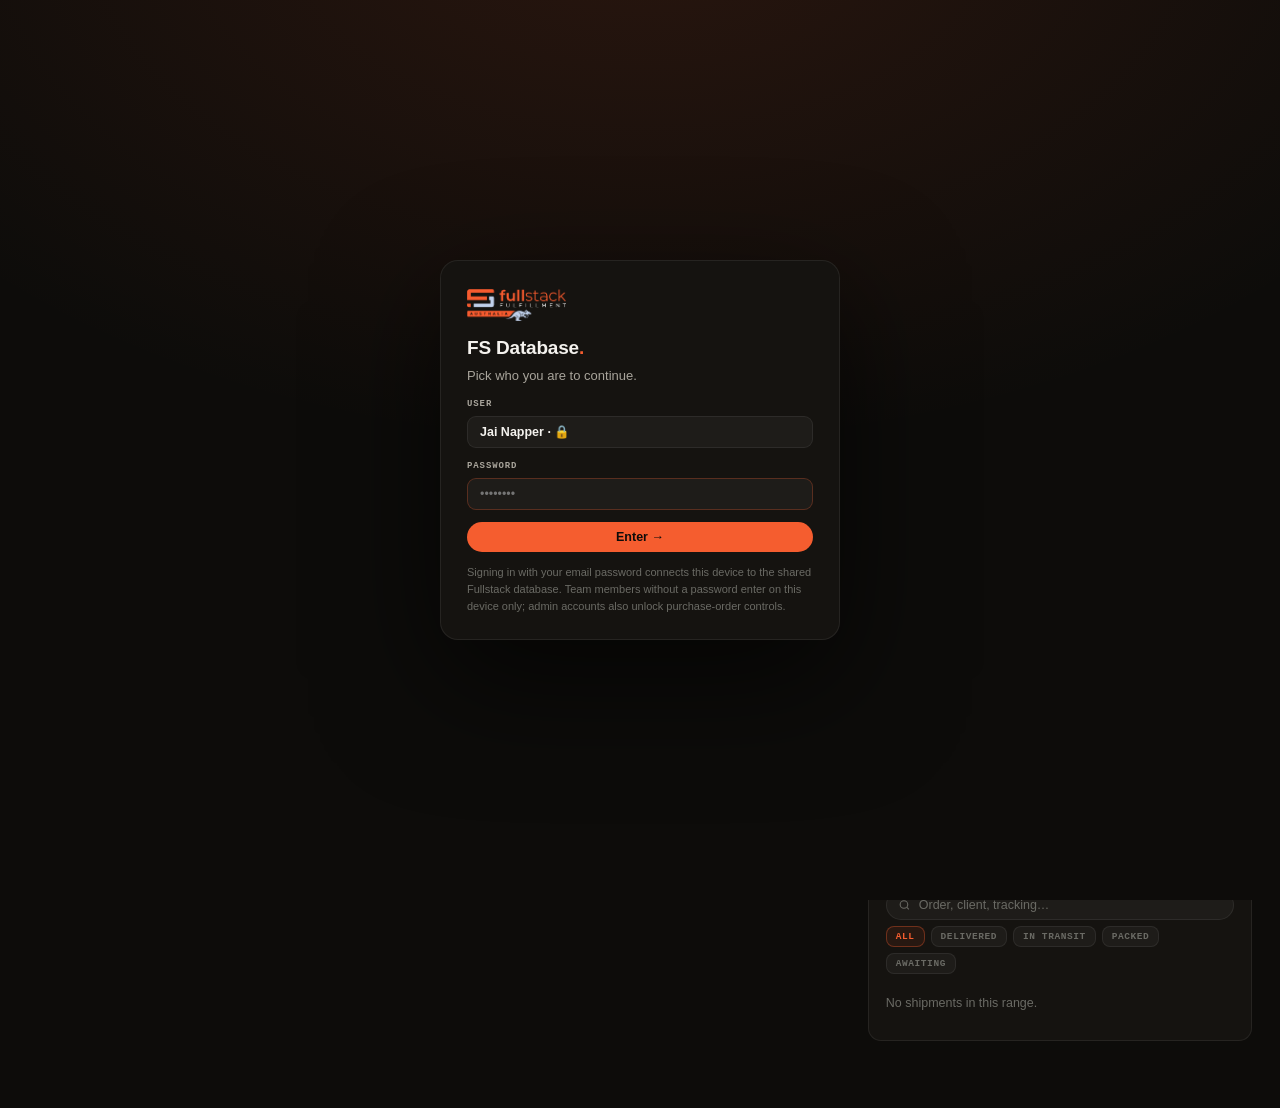
==== commit d9e7ff09: "Backend: shared database, real sign-in, shared file storage Records and uploaded documents now live " ====
--- a/fs-database/index.html
+++ b/fs-database/index.html
@@ -69,6 +69,7 @@
 .ss-status img{height:14px;width:auto}
 .ss-dot{width:8px;height:8px;border-radius:50%;background:var(--warn);flex:none;box-shadow:0 0 8px rgba(242,193,78,.5)}
 .ss-dot.live{background:var(--ok);box-shadow:0 0 8px rgba(126,226,168,.55)}
+.ss-dot.bad{background:var(--bad);box-shadow:0 0 8px rgba(255,138,112,.5)}
 .ss-lab{font-family:var(--mono);font-size:9.5px;letter-spacing:.08em;text-transform:uppercase;color:var(--faint)}
 .side-btns{display:flex;gap:8px}
 .side-btns button{flex:1;background:rgba(255,255,255,.04);border:1px solid var(--stroke);border-radius:10px;color:var(--dim);font-size:12px;font-weight:600;padding:8px 6px;cursor:pointer;transition:all .15s}
@@ -607,6 +608,10 @@
         <img src="assets/starshipit.svg" alt="Starshipit">
         <span class="ss-lab" id="ssLab">Demo data</span>
       </div>
+      <div class="ss-status" id="sbStatus" role="button" tabindex="0" title="Shared database">
+        <span class="ss-dot" id="sbDot"></span>
+        <span class="ss-lab" id="sbLab">This device only</span>
+      </div>
       <div class="side-btns">
         <button id="btnSettings">Settings</button>
         <button id="btnExport">Export</button>
@@ -745,7 +750,17 @@
       </div>
       <div class="storage-bar"><i id="storageBar" style="width:2%"></i></div>
       <p class="set-note" id="storageNote">—</p>
-      <p class="set-note">Everything lives in this browser (localStorage + IndexedDB) — nothing is sent to a server. Use <b>Export backup</b> to move or share the database; it downloads a single JSON file including uploaded documents.</p>
+      <p class="set-note">This is the copy held in this browser, which keeps the app fast and lets it work with no signal. <b>Export backup</b> downloads the whole database, uploaded documents included.</p>
+    </div>
+
+    <div class="set-sec">
+      <div class="set-cap">Shared database</div>
+      <p class="set-note" id="sbNote" style="margin-top:0">—</p>
+      <div style="display:flex;gap:10px;flex-wrap:wrap;margin-top:10px">
+        <button class="btn ghost small" id="sbSyncNow">Sync now</button>
+        <button class="btn ghost small" id="sbOut">Sign out of shared database</button>
+      </div>
+      <p class="set-note">Signing in with your email password puts records and uploaded documents on the Fullstack server, so the same data appears on your phone, your laptop and everyone else’s. Purchase orders stay admin-only, and the Starshipit keys are readable by admins alone. Without a sign-in the app still runs, but only in this browser.</p>
     </div>
   </div>
 </div>
@@ -759,7 +774,7 @@
     <div id="lockPwWrap"><label class="f-lab" for="lockPw">Password</label><input class="f-in" id="lockPw" type="password" autocomplete="current-password" placeholder="••••••••"></div>
     <div class="conn-msg" id="lockMsg"></div>
     <button class="btn" id="lockGo" style="justify-content:center">Enter →</button>
-    <p class="lock-note">Everything in the FS Database lives in this browser. Team members without a password enter directly; password-protected admin accounts unlock purchase-order controls.</p>
+    <p class="lock-note">Signing in with your email password connects this device to the shared Fullstack database. Team members without a password enter on this device only; admin accounts also unlock purchase-order controls.</p>
   </div>
 </div>
 
@@ -797,6 +812,18 @@
 function dayStart(d){ const x = new Date(d); x.setHours(0,0,0,0); return x; }
 function daysBack(n){ const x = dayStart(new Date()); x.setDate(x.getDate() - n); return x; }
 function fmtSize(b){ if(b == null) return ''; if(b < 1024) return b + ' B'; if(b < 1048576) return (b/1024).toFixed(0) + ' KB'; return (b/1048576).toFixed(1) + ' MB'; }
+/* A failed write is silent data loss on the next reload — never let it pass as a toast. */
+function storeWarn(key){
+  let el = document.getElementById('storeWarn');
+  if(!el){
+    el = document.createElement('div');
+    el.id = 'storeWarn';
+    el.style.cssText = 'position:fixed;top:0;left:0;right:0;z-index:600;background:#4a1710;border-bottom:1px solid rgba(255,138,112,.5);color:#ffb3a1;font-size:12.5px;padding:9px 16px;text-align:center;font-family:var(--sans)';
+    document.body.appendChild(el);
+  }
+  el.textContent = 'Browser storage is full — the last change to “' + key + '” could not be saved and will be lost on reload. ' +
+    'Open Settings and use Export backup, then Erase everything, and sync again.';
+}
 function toast(msg){ const t = $('#toast'); t.textContent = msg; t.classList.add('on'); clearTimeout(toast._t); toast._t = setTimeout(() => t.classList.remove('on'), 2600); }
 function debounce(fn, ms){ let t; return function(){ clearTimeout(t); const a = arguments, self = this; t = setTimeout(() => fn.apply(self, a), ms); }; }
 
@@ -811,10 +838,19 @@
   },
   set(key, val){
     this.cache[key] = val;
-    try{ localStorage.setItem('fsdb.' + key, JSON.stringify(val)); }
-    catch(e){ toast('Storage full — export a backup, then remove old files'); }
-    return val;
-  }
+    try{
+      localStorage.setItem('fsdb.' + key, JSON.stringify(val));
+      this.failed = false;
+      return true;
+    }catch(e){
+      /* Browser storage is full. The value stays in memory for this session but
+         will NOT survive a reload — say so loudly rather than losing it quietly. */
+      this.failed = true;
+      storeWarn(key);
+      return false;
+    }
+  },
+  failed: false
 };
 const col = {
   clients:    () => DB.get('clients', []),
@@ -826,6 +862,21 @@
   carriers:   () => DB.get('carriers', []),
   settings:   () => DB.get('settings', { range: 30, ss: { apiKey:'', subKey:'', proxy:'', connected:false, lastSync:null } })
 };
+/* Settings hold the Starshipit keys. If a bulk write has filled storage, free
+   space by trimming order history rather than letting the keys fail to save. */
+function saveSettings(sObj){
+  if(DB.set('settings', sObj)) return true;
+  for(let attempt = 0; attempt < 3; attempt++){
+    const orders = DB.get('ssOrders', []);
+    if(!orders.length) break;
+    const keep = orders.slice()
+      .sort((a, b) => new Date(b.date) - new Date(a.date))
+      .slice(0, Math.floor(orders.length / 2));
+    DB.set('ssOrders', keep);
+    if(DB.set('settings', sObj)) return true;
+  }
+  return false;
+}
 function save(name){ DB.set(name, DB.cache[name] !== undefined ? DB.cache[name] : col[name]()); }
 
 /* ————— files (IndexedDB) ————— */
@@ -1308,13 +1359,20 @@
   $('#ssAccounts').innerHTML = s.ss.accounts.map(ssAcctRow).join('');
 }
 function readAccountRows(){
-  const s = col.settings();
-  s.ss.accounts = $$('#ssAccounts [data-acct-row]').map(row => ({
+  const rows = $$('#ssAccounts [data-acct-row]');
+  /* The settings form may not be rendered yet; reading it then would blank the
+     stored accounts — and with them the API keys. */
+  if(!rows.length) return;
+  const next = rows.map(row => ({
     id: row.dataset.acctRow,
     label: row.querySelector('[data-acct-label]').value.trim() || 'Account',
     apiKey: row.querySelector('[data-acct-key]').value.trim()
   }));
-  DB.set('settings', s);
+  const s = col.settings();
+  const had = (s.ss.accounts || []).filter(a => a.apiKey).length;
+  if(had && !next.filter(a => a.apiKey).length) return;   /* refuse to blank real keys */
+  s.ss.accounts = next;
+  saveSettings(s);
 }
 /* The list endpoints return order summaries; line items and delivery dates
    usually only appear on the per-order detail call, so we fill those in after. */
@@ -1540,11 +1598,18 @@
   const okCount = accounts.length - errs.length;
   const s2 = col.settings();
   if(okCount > 0 || all.length){
-    all.forEach(o => { delete o.acctId; });
-    DB.set('ssOrders', all);
+    /* Settings carry the API keys — write them before the bulk data, so a storage
+       problem can never cost the credentials. */
     s2.ss.connected = true;
     s2.ss.lastSync = new Date().toISOString();
-    DB.set('settings', s2);
+    saveSettings(s2);
+    all.forEach(o => { delete o.acctId; });
+    /* A sync that returns nothing must never wipe orders we already hold. */
+    if(all.length){
+      DB.set('ssOrders', ssTrim(all));
+    } else if(!col.ssOrders().length){
+      DB.set('ssOrders', []);
+    }
     const withItems = all.filter(o => o.items.length).length;
     const delivered = all.filter(o => o.deliveredTs).length;
     const stillMissing = all.filter(o => o.ssId && !o.items.length && new Date(o.date).getTime() >= cutoff).length;
@@ -1577,7 +1642,7 @@
     renderSsStatus(); route();
   } else if(!quiet){
     s2.ss.connected = false;
-    DB.set('settings', s2);
+    saveSettings(s2);
     msg.textContent = 'Could not reach Starshipit for any account — ' + errs.join(' · ') + '.';
     msg.classList.add('err');
     renderSsStatus();
@@ -1588,6 +1653,16 @@
     ssSyncing = false;
     renderSsStatus();
   }
+}
+/* Orders are the only collection that can grow without bound. Keep the window the
+   dashboard actually uses, newest first, so browser storage never fills. */
+const SS_KEEP_DAYS = 95, SS_KEEP_MAX = 4000;
+function ssTrim(list){
+  const cutoff = Date.now() - SS_KEEP_DAYS * 86400e3;
+  return list
+    .filter(o => { const t = new Date(o.date).getTime(); return isNaN(t) || t >= cutoff; })
+    .sort((a, b) => new Date(b.date) - new Date(a.date))
+    .slice(0, SS_KEEP_MAX);
 }
 /* cheap change signature so a background tick only re-renders when something moved */
 function ssSignature(){
@@ -1702,6 +1777,14 @@
   L.push('Field names only — no customer data is shown. Screenshot this if anything still reads NONE.');
   out.textContent = L.join('\n');
   btn.textContent = 'Diagnose';
+}
+function renderSbNote(){
+  const el = document.getElementById('sbNote');
+  if(!el || typeof SB === 'undefined') return;
+  const who = SB.session && SB.session.user && SB.session.user.email;
+  el.textContent = who
+    ? 'Signed in as ' + who + ' — ' + (SB_LABEL[SB.state] || SB.state).toLowerCase() + (SB.note ? ' · ' + SB.note : '')
+    : 'Not signed in. This browser is holding its own copy; nothing is shared with the rest of the team.';
 }
 function renderSsStatus(syncing){
   const ss = col.settings().ss;
@@ -2747,6 +2830,16 @@
   $('#btnWipe').addEventListener('click', wipeAll);
   $('#ssConnect').addEventListener('click', ssConnect);
   $('#ssDiag').addEventListener('click', ssDiagnose);
+  $('#sbSyncNow').addEventListener('click', () => {
+    if(typeof SB === 'undefined' || !SB.session){ toast('Sign out and back in with your email password to connect'); return; }
+    sbSync().then(() => { toast('Shared database synced'); renderSbNote(); });
+  });
+  $('#sbOut').addEventListener('click', () => {
+    if(typeof sbSignOut !== 'function') return;
+    sbSignOut();
+    renderSbNote();
+    toast('Signed out — this device is now working on its own copy');
+  });
   $('#ssAuto').addEventListener('change', e => {
     const st = col.settings();
     st.ss.auto = e.target.checked;
@@ -3729,6 +3822,7 @@
 });
 /* settings modal — fill Eagle fields too */
 function openSettings(){
+  try{ renderSbNote(); }catch(e){}
   const s = col.settings();
   $('#ssSubKey').value = s.ss.subKey || '';
   $('#ssProxy').value = s.ss.proxy || '';
@@ -3911,14 +4005,27 @@
 async function wipeAll(){
   if(!confirm('Erase EVERYTHING — all records, uploads and settings?')) return;
   if(!confirm('Really erase everything? Export a backup first if unsure.')) return;
+  const shared = typeof SB !== 'undefined' && !!SB.session;
+  let alsoServer = false;
+  if(shared){
+    alsoServer = confirm('This device is signed in to the shared database.\n\n' +
+      'OK — erase it for the whole team, on every device.\n' +
+      'Cancel — erase this device only; the shared copy stays, and signing in again brings it back.');
+  }
+  const url = (function(){ try{ return localStorage.getItem('fsdb.sbUrl'); }catch(e){ return null; } })();
+  if(shared && !alsoServer) sbSignOut();
   Object.keys(localStorage).filter(k => k.indexOf('fsdb.') === 0).forEach(k => localStorage.removeItem(k));
+  if(url){ try{ localStorage.setItem('fsdb.sbUrl', url); }catch(e){} }
   DB.cache = {};
   await idbOp('readwrite', st => st.clear()).catch(() => {});
+  /* Erasing for the team needs the record of what the server holds kept intact —
+     that is what turns the now-empty collections into deletions. Signing out first
+     (the this-device-only path) has already discarded it, so nothing is deleted there. */
   DB.set('meta', { seededAt: new Date().toISOString(), empty: true });
   ['clients','shipments','ssOrders','leads','onboarding','docs','carriers','catalog','requests','pos','goLive','users'].forEach(k => DB.set(k, []));
   adminUser = null;
   renderSsStatus(); fillUserSwitcher(); updateCounts(); route();
-  toast('Database erased');
+  toast(alsoServer ? 'Database erased everywhere' : 'This device erased');
 }
 
 Object.assign(RENDER, { team: renderTeam });
@@ -4068,15 +4175,32 @@
 async function lockSubmit(){
   const u = lockSelUser();
   if(!u){ $('#lockScreen').classList.remove('on'); return; }
+  const m = $('#lockMsg');
   if(u.pw){
-    const h = await pwHash(u.id, $('#lockPw').value);
-    if(h !== u.pw){
-      const m = $('#lockMsg'); m.textContent = 'Wrong password.'; m.className = 'conn-msg err';
-      $('#lockPw').select();
-      return;
+    const pw = $('#lockPw').value;
+    const go = $('#lockGo');
+    let server = false, offline = false;
+    if(u.email && typeof sbSignIn === 'function'){
+      go.textContent = 'Signing in…';
+      try{ await sbSignIn(u.email, pw); server = true; }
+      catch(e){ if(!e.rejected) offline = true; }
+      go.textContent = 'Enter →';
     }
+    if(!server){
+      /* No account on the server, or no signal to reach it — fall back to the
+         password held in this browser so the app still opens. */
+      const h = await pwHash(u.id, pw);
+      if(h !== u.pw){
+        m.textContent = offline ? 'Wrong password — and the shared database could not be reached.' : 'Wrong password.';
+        m.className = 'conn-msg err';
+        $('#lockPw').select();
+        return;
+      }
+    }
+    if(!server) toast('Signed in on this device only — changes stay here until you reconnect');
   }
   commitUser(u);
+  if(typeof SB !== 'undefined' && SB.session) sbSync();
   toast('G’day, ' + u.name.split(' ')[0]);
 }
 function switchUser(id){
@@ -4139,5 +4263,389 @@
   });
 });
 </script>
+<script>
+'use strict';
+/* ================================================================== *
+ *  Backend — shared database, real sign-in, shared file storage      *
+ *  Supabase over plain fetch: GoTrue for auth, PostgREST for the     *
+ *  tables, Storage for uploads. No SDK, no build step.               *
+ *                                                                    *
+ *  The browser copy stays the read path, so every render is still    *
+ *  synchronous and the app keeps working with no signal. The server  *
+ *  is the source of truth: local edits push straight up, and each    *
+ *  pull brings this device back in line with the others.             *
+ * ================================================================== */
+const SB_DEFAULT_URL = 'https://fofghcaqgwgixjshmubt.supabase.co';
+const SB = {
+  /* Overridable so the sync layer can be pointed at a test server. */
+  url:  (function(){ try{ return localStorage.getItem('fsdb.sbUrl') || SB_DEFAULT_URL; }catch(e){ return SB_DEFAULT_URL; } })(),
+  anon: 'sb_publishable_exBeewUiYhoyw21kYB5guQ_OKUIiCDp',
+  session: null,
+  state: 'signed-out',   /* signed-out · syncing · live · offline · error */
+  note: '',
+  busy: false
+};
+/* Collections that live on the server, and the table each maps to. */
+const SB_COL = {
+  clients:'clients', shipments:'shipments', ssOrders:'ss_orders', leads:'leads',
+  onboarding:'onboarding', docs:'docs', carriers:'carriers', catalog:'catalog',
+  goLive:'go_live', pos:'pos', requests:'requests', users:'team_users'
+};
+/* Single documents rather than lists. */
+const SB_DOCKEY = { catalogPdf: 'catalogPdf' };
+const SB_BUCKET = 'fs-files';
+/* meta and the rest of settings are per-device preferences and stay local. */
+
+/* ————— session ————— */
+function sbStamp(j){
+  j.expires_at = j.expires_at || (Math.floor(Date.now() / 1000) + (j.expires_in || 3600));
+  return j;
+}
+function sbSaveSession(s){
+  SB.session = s || null;
+  try{
+    if(s) localStorage.setItem('fsdb.sbSession', JSON.stringify(s));
+    else localStorage.removeItem('fsdb.sbSession');
+  }catch(e){}
+}
+try{ SB.session = JSON.parse(localStorage.getItem('fsdb.sbSession') || 'null'); }catch(e){ SB.session = null; }
+
+let sbRefreshing = null;
+async function sbToken(){
+  const s = SB.session;
+  if(!s || !s.refresh_token) return null;
+  if(s.access_token && s.expires_at && s.expires_at - 90 > Date.now() / 1000) return s.access_token;
+  if(!sbRefreshing){
+    sbRefreshing = fetch(SB.url + '/auth/v1/token?grant_type=refresh_token', {
+      method: 'POST',
+      headers: { apikey: SB.anon, 'Content-Type': 'application/json' },
+      body: JSON.stringify({ refresh_token: s.refresh_token })
+    }).then(async r => {
+      const j = await r.json().catch(() => ({}));
+      if(!r.ok){
+        /* A refused refresh means the session is genuinely finished — not a blip —
+           so clear it and let the lock screen ask again. */
+        if(r.status === 400 || r.status === 401) sbSaveSession(null);
+        throw new Error(j.error_description || j.msg || ('HTTP ' + r.status));
+      }
+      sbSaveSession(sbStamp(j));
+      return j.access_token;
+    }).finally(() => { sbRefreshing = null; });
+  }
+  return sbRefreshing;
+}
+/* A dropped connection must never be mistaken for a rejection: one means retry, the other means stop. */
+function sbNet(e){ return !e || !e.message || /Failed to fetch|NetworkError|load failed|signed out|ERR_/i.test(e.message); }
+
+async function sbReq(path, opts){
+  opts = opts || {};
+  const tok = await sbToken();
+  if(!tok) throw new Error('signed out');
+  const r = await fetch(SB.url + path, {
+    method: opts.method || 'GET',
+    headers: Object.assign({
+      apikey: SB.anon,
+      Authorization: 'Bearer ' + tok,
+      'Content-Type': 'application/json'
+    }, opts.headers || {}),
+    body: opts.body === undefined ? undefined : JSON.stringify(opts.body)
+  });
+  if(!r.ok){
+    const t = await r.text().catch(() => '');
+    throw new Error('HTTP ' + r.status + (t ? ' — ' + t.slice(0, 160) : ''));
+  }
+  const t = await r.text();
+  return t ? JSON.parse(t) : null;
+}
+
+async function sbSignIn(email, password){
+  const r = await fetch(SB.url + '/auth/v1/token?grant_type=password', {
+    method: 'POST',
+    headers: { apikey: SB.anon, 'Content-Type': 'application/json' },
+    body: JSON.stringify({ email: String(email || '').toLowerCase().trim(), password })
+  });
+  const j = await r.json().catch(() => ({}));
+  if(!r.ok){
+    const e = new Error(j.error_description || j.msg || j.message || ('HTTP ' + r.status));
+    e.rejected = true;     /* the server answered, so these credentials are simply wrong */
+    throw e;
+  }
+  sbSaveSession(sbStamp(j));
+  return j;
+}
+function sbSignOut(){
+  sbSaveSession(null);
+  SB.state = 'signed-out';
+  SB.note = '';
+  sbShadowReset();
+  renderSbStatus();
+}
+
+/* ————— what this device owes the server ————— */
+const sbShadow = {};    /* collection → { id: "index|json" as last exchanged with the server } */
+function sbShadowReset(){ Object.keys(sbShadow).forEach(k => delete sbShadow[k]); }
+function sbSyncable(name){ return !!SB_COL[name] || !!SB_DOCKEY[name] || name === 'settings'; }
+function sbDirtyList(){ const d = DB.get('sbDirty', []); return Array.isArray(d) ? d : []; }
+/* Survives a reload, so an edit made with no signal is still pushed later. */
+function sbMark(name){
+  if(!sbSyncable(name)) return;
+  const list = sbDirtyList();
+  if(list.indexOf(name) < 0){ list.push(name); DB.set('sbDirty', list); }
+  clearTimeout(sbMark._t);
+  sbMark._t = setTimeout(() => sbPushAll(), 900);
+}
+function sbClearDirty(name){ DB.set('sbDirty', sbDirtyList().filter(n => n !== name)); }
+
+let sbQuiet = false;
+function sbSetQuiet(name, val){ sbQuiet = true; try{ DB.set(name, val); } finally { sbQuiet = false; } }
+const sbDbSet = DB.set.bind(DB);
+DB.set = function(key, val){
+  const ok = sbDbSet(key, val);
+  if(!sbQuiet) sbMark(key);
+  return ok;
+};
+
+function sbQ(v){ return '"' + String(v).replace(/"/g, '""') + '"'; }
+
+/* ————— push ————— */
+async function sbPushCollection(name, full){
+  const table = SB_COL[name];
+  const rows = Array.isArray(DB.cache[name]) ? DB.cache[name] : [];
+  const shadow = sbShadow[name] || {};
+  const up = [], seen = {};
+  rows.forEach((r, i) => {
+    if(!r || r.id == null) return;
+    const id = String(r.id);
+    /* Position is part of what the server stores, so a record that only moved
+       still counts as changed. */
+    const body = i + '|' + JSON.stringify(r);
+    seen[id] = body;
+    if(full || shadow[id] !== body) up.push({ id: id, data: r, ord: i });
+  });
+  for(let i = 0; i < up.length; i += 200){
+    await sbReq('/rest/v1/' + table, {
+      method: 'POST',
+      body: up.slice(i, i + 200),
+      headers: { Prefer: 'resolution=merge-duplicates,return=minimal' }
+    });
+  }
+  if(!full){
+    const gone = Object.keys(shadow).filter(id => !(id in seen));
+    for(let i = 0; i < gone.length; i += 200){
+      await sbReq('/rest/v1/' + table + '?id=in.(' + gone.slice(i, i + 200).map(sbQ).join(',') + ')',
+                  { method: 'DELETE' });
+    }
+  }
+  sbShadow[name] = seen;
+}
+async function sbPushDoc(key, value){
+  await sbReq('/rest/v1/app_settings', {
+    method: 'POST',
+    body: [{ key: key, data: value === undefined ? null : value }],
+    headers: { Prefer: 'resolution=merge-duplicates,return=minimal' }
+  });
+}
+/* Only the Starshipit credentials travel; range and current user are per-device. */
+async function sbPushSettings(){
+  const ss = col.settings().ss || {};
+  if(!ss.subKey && !(ss.accounts || []).some(a => a.apiKey)) return;
+  await sbPushDoc('starshipit', { subKey: ss.subKey || '', accounts: ss.accounts || [], proxy: ss.proxy || '' });
+}
+async function sbPullSettings(){
+  let rows = null;
+  try{ rows = await sbReq('/rest/v1/app_settings?key=eq.starshipit&select=data'); }
+  catch(e){ return false; }     /* members cannot read the keys, and do not need them */
+  if(!rows || !rows.length) return false;
+  const d = rows[0].data || {};
+  const s = col.settings();
+  const hasLocal = !!(s.ss.subKey || (s.ss.accounts || []).some(a => a.apiKey));
+  if(hasLocal) return false;    /* never overwrite a key someone just typed here */
+  if(!d.subKey && !(d.accounts || []).length) return false;
+  s.ss.subKey = d.subKey || '';
+  s.ss.accounts = (d.accounts || []).slice();
+  if(d.proxy) s.ss.proxy = d.proxy;
+  sbQuiet = true; try{ saveSettings(s); } finally { sbQuiet = false; }
+  return true;
+}
+
+async function sbPushInner(){
+  const denied = [];
+  for(const name of sbDirtyList().slice()){
+    try{
+      if(SB_COL[name])              await sbPushCollection(name, !sbShadow[name]);
+      else if(SB_DOCKEY[name])      await sbPushDoc(SB_DOCKEY[name], DB.cache[name]);
+      else if(name === 'settings')  await sbPushSettings();
+      sbClearDirty(name);
+    }catch(e){
+      if(/HTTP 40[13]/.test(e.message)){
+        /* This account is not allowed to write here — purchase orders are
+           admin-only. Drop the queued push instead of retrying it forever. */
+        sbClearDirty(name);
+        denied.push(name);
+      } else throw e;
+    }
+  }
+  SB.note = denied.length ? ('Not permitted to save: ' + denied.join(', ')) : '';
+}
+async function sbPushAll(){
+  if(!SB.session || SB.busy || !sbDirtyList().length) return;
+  SB.busy = true;
+  try{
+    await sbPushInner();
+    SB.state = 'live';
+  }catch(e){
+    SB.state = sbNet(e) ? 'offline' : 'error';
+    SB.note = e.message;
+  }finally{
+    SB.busy = false;
+    renderSbStatus();
+  }
+}
+
+/* ————— pull ————— */
+async function sbPull(){
+  const meta = DB.get('meta', {}) || {};
+  const adopted = meta.sbAdopted || {};
+  const dirty = sbDirtyList();
+  let changed = false;
+  for(const name in SB_COL){
+    if(dirty.indexOf(name) >= 0) continue;   /* local edits still owed — do not overwrite them */
+    const rows = await sbReq('/rest/v1/' + SB_COL[name] + '?select=id,data,ord&order=ord.asc');
+    const server = (rows || []).map(r => r.data).filter(Boolean);
+    const shadow = {};
+    (rows || []).forEach((r, i) => { shadow[String(r.id)] = i + '|' + JSON.stringify(r.data); });
+    /* An empty roster would leave the lock screen with nobody to pick, so an
+       empty answer here is treated as "nothing to say", never as "delete everyone". */
+    if(name === 'users' && !server.length) continue;
+    let next = server;
+    if(!adopted[name]){
+      /* First meeting between this browser and the server: keep anything local
+         the server has never seen, rather than letting an empty table erase it. */
+      const have = {};
+      server.forEach(r => { if(r && r.id != null) have[String(r.id)] = 1; });
+      const extra = (DB.cache[name] || []).filter(r => r && r.id != null && !have[String(r.id)]);
+      if(extra.length){ next = server.concat(extra); sbMark(name); }
+      adopted[name] = true;
+    }
+    sbShadow[name] = shadow;
+    if(JSON.stringify(next) !== JSON.stringify(DB.cache[name])){
+      changed = true;
+      sbSetQuiet(name, next);
+    }
+  }
+  try{
+    const rows = await sbReq('/rest/v1/app_settings?key=eq.catalogPdf&select=data');
+    if(rows && rows.length && JSON.stringify(rows[0].data) !== JSON.stringify(DB.cache.catalogPdf)){
+      changed = true;
+      sbSetQuiet('catalogPdf', rows[0].data);
+    }
+  }catch(e){}
+  const m = DB.get('meta', {}) || {};
+  m.sbAdopted = adopted;
+  sbSetQuiet('meta', m);
+  return changed;
+}
+
+async function sbSync(){
+  if(!SB.session || SB.busy) return;
+  SB.state = 'syncing';
+  renderSbStatus();
+  SB.busy = true;
+  try{
+    await sbPushInner();                     /* push what we owe before reading back */
+    const changed = await sbPull();
+    await sbPullSettings();
+    if(SB.state !== 'error') SB.state = 'live';
+    if(changed && !ssUserBusy()) route();
+  }catch(e){
+    SB.state = sbNet(e) ? 'offline' : 'error';
+    SB.note = e.message;
+  }finally{
+    SB.busy = false;
+    renderSbStatus();
+  }
+}
+
+/* ————— uploaded files ————— */
+/* A document added on one device has to open on another, so uploads go to the
+   shared bucket; IndexedDB keeps a copy so they still open with no signal. */
+const fputLocal = fput, fgetLocal = fget, fdelLocal = fdel;
+fput = async function(file){
+  const ref = await fputLocal(file);
+  if(SB.session){
+    sbFilePut(ref.fid, file).then(ok => {
+      if(!ok){ SB.note = 'Upload of “' + ref.name + '” did not reach the shared store'; renderSbStatus(); }
+    }).catch(() => {});
+  }
+  return ref;
+};
+fget = async function(fid){
+  const rec = await fgetLocal(fid).catch(() => null);
+  if(rec && rec.blob) return rec;
+  if(!SB.session) return rec;
+  const blob = await sbFileGet(fid).catch(() => null);
+  if(!blob) return rec;
+  const fresh = { id: fid, name: fid, type: blob.type, blob: blob };
+  idbOp('readwrite', st => st.put(fresh)).catch(() => {});   /* cache for next time */
+  return fresh;
+};
+fdel = function(fid){
+  if(fid && SB.session) sbFileDel(fid);
+  return fdelLocal(fid);
+};
+async function sbFilePut(id, file){
+  const tok = await sbToken();
+  if(!tok) return false;
+  const r = await fetch(SB.url + '/storage/v1/object/' + SB_BUCKET + '/' + encodeURIComponent(id), {
+    method: 'POST',
+    headers: { apikey: SB.anon, Authorization: 'Bearer ' + tok, 'x-upsert': 'true',
+               'Content-Type': file.type || 'application/octet-stream' },
+    body: file
+  });
+  return r.ok;
+}
+async function sbFileGet(id){
+  const tok = await sbToken();
+  if(!tok) return null;
+  const r = await fetch(SB.url + '/storage/v1/object/' + SB_BUCKET + '/' + encodeURIComponent(id), {
+    headers: { apikey: SB.anon, Authorization: 'Bearer ' + tok }
+  });
+  return r.ok ? r.blob() : null;
+}
+async function sbFileDel(id){
+  const tok = await sbToken();
+  if(!tok) return;
+  fetch(SB.url + '/storage/v1/object/' + SB_BUCKET + '/' + encodeURIComponent(id), {
+    method: 'DELETE', headers: { apikey: SB.anon, Authorization: 'Bearer ' + tok }
+  }).catch(() => {});
+}
+
+/* ————— status pill ————— */
+const SB_LABEL = { live:'Synced', syncing:'Syncing…', offline:'Offline — local', error:'Sync error', 'signed-out':'This device only' };
+function renderSbStatus(){
+  const dot = document.getElementById('sbDot'), lab = document.getElementById('sbLab');
+  if(!dot || !lab) return;
+  dot.className = 'ss-dot' + (SB.state === 'live' ? ' live' : SB.state === 'error' ? ' bad' : '');
+  lab.textContent = SB_LABEL[SB.state] || 'This device only';
+  const el = document.getElementById('sbStatus');
+  if(el) el.title = 'Shared database' + (SB.note ? ' — ' + SB.note : '') +
+    (SB.session ? ' · signed in as ' + ((SB.session.user && SB.session.user.email) || '') : ' · not signed in');
+}
+
+/* ————— boot ————— */
+let sbTimer = null;
+document.addEventListener('DOMContentLoaded', () => {
+  renderSbStatus();
+  const pill = document.getElementById('sbStatus');
+  if(pill) pill.addEventListener('click', () => {
+    if(!SB.session){ toast('Sign in with your email password to share this database'); return; }
+    sbSync();
+  });
+  if(SB.session) sbSync();
+  if(sbTimer) clearInterval(sbTimer);
+  sbTimer = setInterval(() => { if(!document.hidden) sbSync(); }, 60000);
+  document.addEventListener('visibilitychange', () => { if(!document.hidden) sbSync(); });
+});
+</script>
 </body>
 </html>
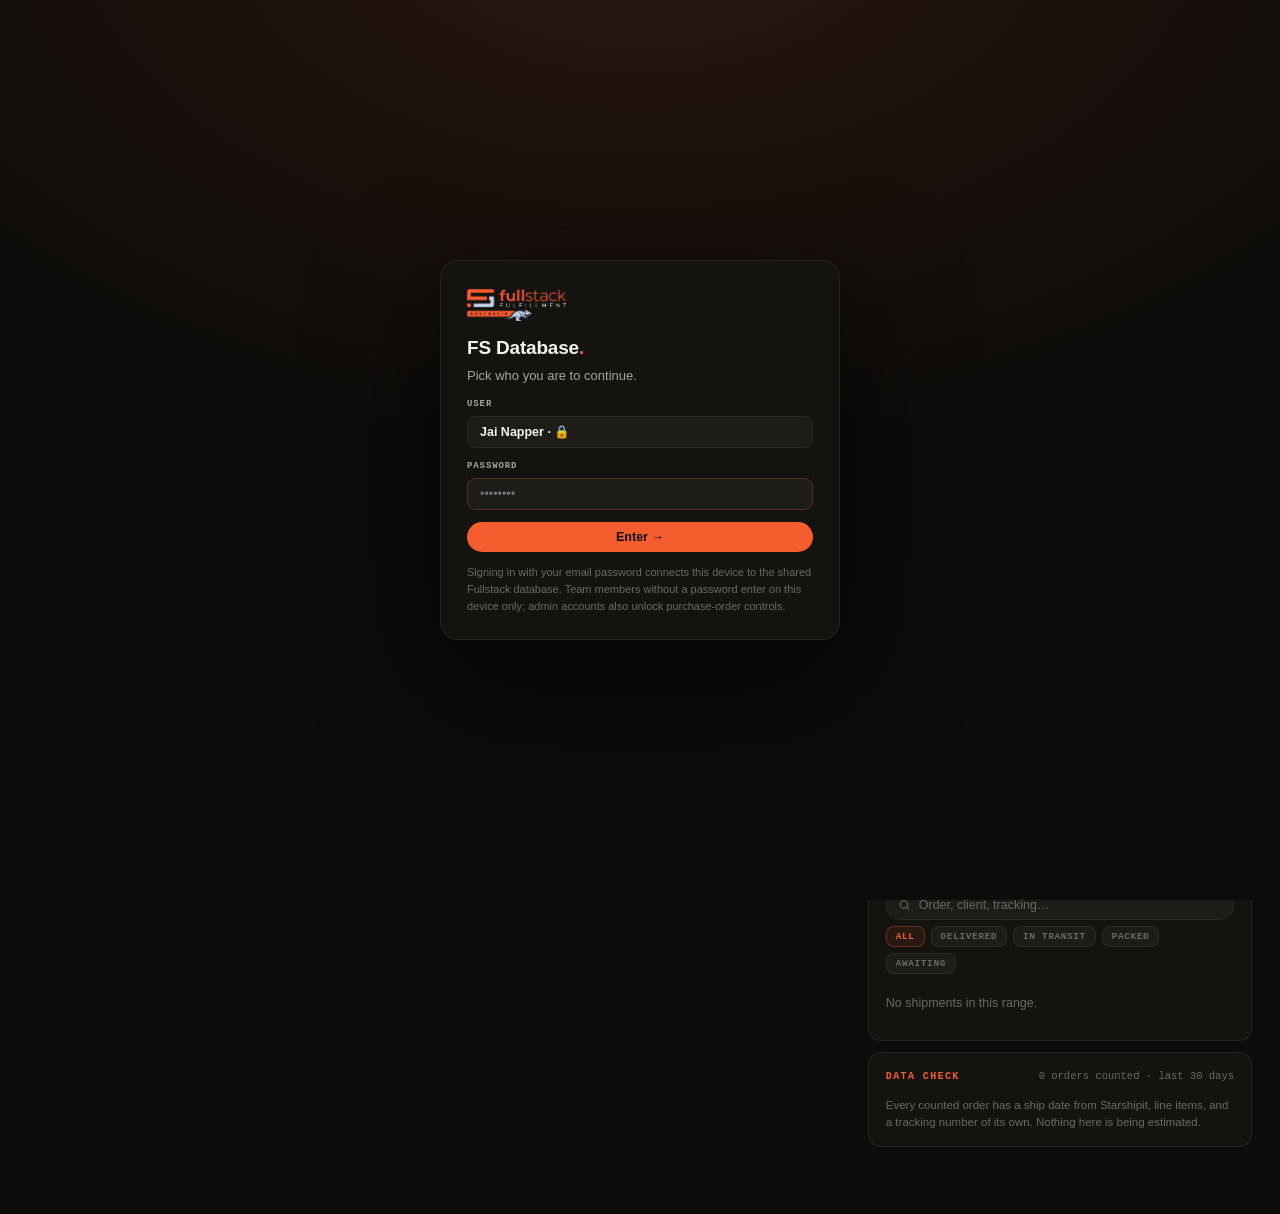
==== commit f4527335: "Stop the order counts being wrong, and make wrongness announce itself Jai said 750 orders for the we" ====
--- a/fs-database/index.html
+++ b/fs-database/index.html
@@ -64,13 +64,14 @@
 .side-nav .n-count:empty{display:none}
 .side-nav a.on .n-count{color:var(--accent);background:rgba(245,93,47,.12);border-color:rgba(245,93,47,.3)}
 .side-foot{border-top:1px solid var(--stroke);padding-top:14px;display:flex;flex-direction:column;gap:10px}
-.ss-status{display:flex;align-items:center;gap:9px;padding:10px 12px;border:1px solid var(--stroke);border-radius:11px;background:rgba(255,255,255,.02);cursor:pointer;transition:border-color .15s}
+.ss-status{display:flex;align-items:center;gap:9px;padding:0 12px;height:40px;border:1px solid var(--stroke);border-radius:11px;background:rgba(255,255,255,.02);cursor:pointer;transition:border-color .15s;min-width:0}
 .ss-status:hover{border-color:var(--stroke-hi)}
-.ss-status img{height:14px;width:auto}
+.ss-status img{height:14px;width:auto;flex:none}
+.ss-status .ss-dot{flex:none}
 .ss-dot{width:8px;height:8px;border-radius:50%;background:var(--warn);flex:none;box-shadow:0 0 8px rgba(242,193,78,.5)}
 .ss-dot.live{background:var(--ok);box-shadow:0 0 8px rgba(126,226,168,.55)}
 .ss-dot.bad{background:var(--bad);box-shadow:0 0 8px rgba(255,138,112,.5)}
-.ss-lab{font-family:var(--mono);font-size:9.5px;letter-spacing:.08em;text-transform:uppercase;color:var(--faint)}
+.ss-lab{font-family:var(--mono);font-size:9.5px;letter-spacing:.06em;text-transform:uppercase;color:var(--faint);min-width:0;flex:1;white-space:nowrap;overflow:hidden;text-overflow:ellipsis}
 .side-btns{display:flex;gap:8px}
 .side-btns button{flex:1;background:rgba(255,255,255,.04);border:1px solid var(--stroke);border-radius:10px;color:var(--dim);font-size:12px;font-weight:600;padding:8px 6px;cursor:pointer;transition:all .15s}
 .side-btns button:hover{color:var(--text);border-color:var(--stroke-hi)}
@@ -261,7 +262,17 @@
 
 /* ————— documents ————— */
 .doc-filters{display:flex;gap:8px;flex-wrap:wrap;margin-bottom:18px}
-.doc-table-wrap{overflow-x:auto}
+/* Narrow screens cannot fit these columns. Scrolling them is fine; being cut off
+   with no sign there is more to the right is not — hence the min width and the
+   fade at the edge that shows up only while there is something to scroll to. */
+.doc-table-wrap{overflow-x:auto;-webkit-overflow-scrolling:touch}
+.doc-table-wrap table.rows{min-width:560px}
+@media (max-width:900px){
+  .doc-table-wrap{position:relative;
+    -webkit-mask-image:linear-gradient(to right,#000 calc(100% - 26px),transparent 100%);
+            mask-image:linear-gradient(to right,#000 calc(100% - 26px),transparent 100%)}
+  .doc-table-wrap.at-end{-webkit-mask-image:none;mask-image:none}
+}
 .doc-icon{width:36px;height:36px;flex:none;border-radius:10px;background:rgba(245,93,47,.09);border:1px solid rgba(245,93,47,.2);display:flex;align-items:center;justify-content:center;font-family:var(--mono);font-size:9px;font-weight:700;letter-spacing:.04em;color:var(--accent);text-transform:uppercase}
 .doc-cell{display:flex;align-items:center;gap:12px;min-width:220px}
 .rowbtns{display:flex;gap:6px;justify-content:flex-end}
@@ -481,6 +492,8 @@
 .drawer-head h2{font-size:15.5px}
 .drawer-body{padding:15px 20px 24px;gap:11px}
 .drawer-foot{padding:13px 20px}
+.toast{bottom:auto;top:16px;transform:translate(-50%,-20px)}
+.toast.on{transform:translate(-50%,0)}
 .chk{padding:6px 9px;font-size:11.5px;border-radius:8px}
 .modal-card{padding:20px 24px;border-radius:15px}
 .modal-card h2{font-size:17px}
@@ -610,7 +623,7 @@
       </div>
       <div class="ss-status" id="sbStatus" role="button" tabindex="0" title="Shared database">
         <span class="ss-dot" id="sbDot"></span>
-        <span class="ss-lab" id="sbLab">This device only</span>
+        <span class="ss-lab" id="sbLab">DB · Local only</span>
       </div>
       <div class="side-btns">
         <button id="btnSettings">Settings</button>
@@ -1319,8 +1332,21 @@
                     (o.tracking_status && (o.tracking_status.status || o.tracking_status.name)) || '').toLowerCase();
   return st.indexOf('deliver') >= 0;
 }
+/* Which field a date came from decides how much it can be trusted: a shipped_date
+   is the real thing, an order_date is a different event wearing its clothes, and
+   nothing at all must stay nothing at all. Stamping "now" on an undated order —
+   which this used to do — silently drops it into today's count. */
+function ssWhen(o){
+  const fields = ['shipped_date', 'shipped_at', 'order_date', 'date'];
+  for(const f of fields){
+    const v = ssDate(o[f]);
+    if(v) return { date: v, dateSource: f };
+  }
+  return { date: null, dateSource: null };
+}
 function mapSsOrder(o, shipped, accountLabel, acctId){
   const items = ssItems(o);
+  const when = ssWhen(o);
   const skuPrefix = items[0] && String(items[0].sku).split('-')[0];
   const client = skuPrefix ? col.clients().find(c => (c.skus || []).some(x => x.sku.indexOf(skuPrefix + '-') === 0)) : null;
   const carrierRaw = String(o.carrier_name || o.carrier || o.shipping_method || o.carrier_service || '').toLowerCase();
@@ -1328,7 +1354,10 @@
   const deliveredTs = ssDelivered(o);
   const dest = o.destination || o.shipping_address || o.address || null;
   return {
-    id: 'ss-' + (o.order_id || o.order_number || uid()),
+    /* Every child account numbers its own orders from its own sequence, so two
+       accounts routinely both have an order 1052. Without the account in the key
+       one silently overwrites the other and the totals come out short. */
+    id: 'ss-' + (acctId ? acctId + '-' : '') + (o.order_id || o.order_number || uid()),
     ssId: o.order_id != null ? String(o.order_id) : '',
     acctId: acctId || '',
     orderNo: String(o.order_number || o.name || o.reference || o.order_id || '—'),
@@ -1340,7 +1369,8 @@
     tracking: o.tracking_number || o.tracking_code || '',
     trackingUrl: o.tracking_url || '',
     status: !shipped ? 'unshipped' : (deliveredTs || ssIsDelivered(o)) ? 'delivered' : 'transit',
-    date: o.shipped_date || o.shipped_at || o.order_date || o.date || new Date().toISOString(),
+    date: when.date,
+    dateSource: when.dateSource,
     deliveredTs,
     items,
     value: o.declared_value || o.total_price || o.order_value || null
@@ -1603,7 +1633,6 @@
     s2.ss.connected = true;
     s2.ss.lastSync = new Date().toISOString();
     saveSettings(s2);
-    all.forEach(o => { delete o.acctId; });
     /* A sync that returns nothing must never wipe orders we already hold. */
     if(all.length){
       DB.set('ssOrders', ssTrim(all));
@@ -1682,6 +1711,7 @@
 function ssAutoEnabled(){ const ss = col.settings().ss; return ss.auto !== false; }
 function ssAutoTick(){
   if(!ssAutoEnabled() || ssSyncing) return;
+  if(serverSyncFresh()) return;        /* the server has this covered */
   if(document.hidden) return;                         /* don't poll a background tab */
   if($('#lockScreen').classList.contains('on')) return;
   if(!col.settings().ss.connected) return;            /* only once a manual connect has succeeded */
@@ -1778,6 +1808,28 @@
   out.textContent = L.join('\n');
   btn.textContent = 'Diagnose';
 }
+/* The scheduled sync keeps running when nobody is logged in, so its timestamp is
+   usually the newer one — show whichever actually happened last. */
+function serverSyncAt(){
+  const st = DB.get('syncState', null);
+  return (st && st.lastSync) || null;
+}
+function lastSyncAt(){
+  const mine = col.settings().ss.lastSync, theirs = serverSyncAt();
+  if(!mine) return theirs;
+  if(!theirs) return mine;
+  return new Date(theirs) > new Date(mine) ? theirs : mine;
+}
+function serverSynced(){
+  const t = serverSyncAt();
+  return !!t && (!col.settings().ss.lastSync || new Date(t) > new Date(col.settings().ss.lastSync));
+}
+/* Fresh enough that this browser hammering Starshipit as well would only burn
+   rate limit for data it is about to be handed anyway. */
+function serverSyncFresh(){
+  const t = serverSyncAt();
+  return !!t && (Date.now() - new Date(t).getTime()) < 10 * 60000;
+}
 function renderSbNote(){
   const el = document.getElementById('sbNote');
   if(!el || typeof SB === 'undefined') return;
@@ -1789,7 +1841,8 @@
 function renderSsStatus(syncing){
   const ss = col.settings().ss;
   $('#ssDot').className = 'ss-dot' + (ss.connected ? ' live' : '');
-  $('#ssLab').textContent = syncing ? 'Syncing…' : ss.connected ? 'Connected' : (col.shipments().length ? 'Demo data' : 'Not connected');
+  $('#ssLab').textContent = syncing ? 'Syncing…' : ss.connected ? 'Connected' : (col.shipments().length ? 'Demo data' : 'Not set up');
+  $('#ssStatus').title = 'Starshipit — ' + (ss.connected ? 'connected, click to open settings' : 'not connected yet, click to add your API keys');
 }
 
 /* ================================================================== *
@@ -1983,7 +2036,107 @@
   return c ? c.name : '—';
 }
 function shippedBetween(fromMs, toMs){
-  return currentOrders().filter(o => o.status !== 'unshipped' && (() => { const t = new Date(o.date).getTime(); return t >= fromMs && t < toMs; })());
+  return currentOrders().filter(o => {
+    if(o.status === 'unshipped') return false;
+    const t = o.date ? new Date(o.date).getTime() : NaN;
+    return !isNaN(t) && t >= fromMs && t < toMs;   /* undated is not "today" */
+  });
+}
+/* ================================================================== *
+ *  Data check — what the headline numbers are actually standing on.  *
+ *                                                                    *
+ *  A KPI is a claim. These are the ways the claim can be wrong, each  *
+ *  counted rather than assumed away, so a bad number announces itself *
+ *  instead of waiting for somebody to notice it looks off.            *
+ * ================================================================== */
+const CHECK_SEVERE = 0.02;    /* over 2% of the window affected is worth a warning */
+
+function dataCheck(N){
+  const all = currentOrders();
+  const from = daysBack(N - 1).getTime(), to = Date.now() + 1;
+  const counted = shippedBetween(from, to);
+  const shipped = all.filter(o => o.status !== 'unshipped');
+
+  /* an order with no date from Starshipit cannot be placed in any window, so it
+     is missing from every per-day figure rather than wrong within one */
+  const undated = shipped.filter(o => !o.date || isNaN(new Date(o.date).getTime()));
+  /* an order_date is not a ship date — counting it as one overstates the window */
+  const weakDate = counted.filter(o => o.dateSource === 'order_date' || o.dateSource === 'date');
+  /* no line items means this order contributes 0 to units and to every SKU figure */
+  const noItems = counted.filter(o => !(o.items || []).length);
+
+  /* the same parcel arriving twice under two ids would double the count */
+  const byTracking = {};
+  counted.forEach(o => { if(o.tracking) (byTracking[o.tracking] = byTracking[o.tracking] || []).push(o.id); });
+  const dupTracking = Object.keys(byTracking).filter(t => byTracking[t].length > 1);
+
+  /* the same Starshipit order id under two accounts — harmless now that the
+     account is part of the key, but worth seeing, because before it was not */
+  const bySsId = {};
+  shipped.forEach(o => { if(o.ssId) (bySsId[o.ssId] = bySsId[o.ssId] || new Set()).add(o.acctId || ''); });
+  const sharedIds = Object.keys(bySsId).filter(k => bySsId[k].size > 1);
+
+  /* delivered before it shipped is not a slow day, it is bad data */
+  const impossible = counted.filter(o => o.deliveredTs && o.date && new Date(o.deliveredTs) < new Date(o.date));
+
+  /* ids from before the account went into the key — these can still collide */
+  const legacyIds = shipped.filter(o => o.ssId && o.acctId && o.id === 'ss-' + o.ssId);
+
+  const perAccount = {};
+  counted.forEach(o => {
+    const k = o.clientName || o.acctId || '—';
+    const a = perAccount[k] = perAccount[k] || { label: k, counted: 0, noItems: 0, weakDate: 0 };
+    a.counted++;
+    if(!(o.items || []).length) a.noItems++;
+    if(o.dateSource === 'order_date' || o.dateSource === 'date') a.weakDate++;
+  });
+
+  const issues = [];
+  const add = (n, label, why) => { if(n) issues.push({ n, label, why, share: counted.length ? n / counted.length : 0 }); };
+  add(undated.length,     'no ship date',        'Starshipit returned no date, so these are in no day, week or month figure at all');
+  add(weakDate.length,    'dated by order date', 'counted in this window on their order date rather than a ship date');
+  add(noItems.length,     'no line items yet',   'contribute nothing to units sold or to any SKU figure');
+  add(dupTracking.length, 'shared tracking',     'one tracking number on more than one order — a possible double count');
+  add(sharedIds.length,   'id used twice',       'the same Starshipit order id under two accounts');
+  add(impossible.length,  'delivered too early', 'a delivery date before the ship date — transit times from these are meaningless');
+  add(legacyIds.length,   'pre-fix ids',         'stored before the account became part of the key, so they may have overwritten each other');
+
+  const worst = issues.reduce((m, i) => Math.max(m, i.share), 0);
+  return {
+    range: N, counted: counted.length, shipped: shipped.length, total: all.length,
+    undated: undated.length, weakDate: weakDate.length, noItems: noItems.length,
+    dupTracking: dupTracking.length, sharedIds: sharedIds.length,
+    impossible: impossible.length, legacyIds: legacyIds.length,
+    issues, worst,
+    clean: issues.length === 0,
+    trustworthy: worst < CHECK_SEVERE && !dupTracking.length && !sharedIds.length && !legacyIds.length,
+    perAccount: Object.values(perAccount).sort((a, b) => b.counted - a.counted)
+  };
+}
+/* A number that is known to be standing on something shaky says so where it is
+   read, not three panels further down. */
+function kpiFlag(N){
+  const c = dataCheck(N);
+  if(c.trustworthy) return '';
+  return ' <span title="' + esc(c.issues.map(i => i.n + ' ' + i.label).join(' · ')) +
+         '" style="color:var(--warn);cursor:help">⚠</span>';
+}
+function checkPanel(N){
+  const c = dataCheck(N);
+  const rows = c.issues.map(i =>
+    '<tr><td class="num" style="width:70px;color:' + (i.share >= CHECK_SEVERE ? 'var(--bad)' : 'var(--warn)') + '">' + nf(i.n) + '</td>' +
+    '<td><span class="cell-main">' + esc(i.label) + '</span><div style="color:var(--faint);font-size:11.5px">' + esc(i.why) + '</div></td>' +
+    '<td class="num" style="width:64px;color:var(--faint)">' + (i.share >= 0.001 ? (i.share * 100).toFixed(1) + '%' : '') + '</td></tr>').join('');
+  return '<div class="panel"><div class="panel-head"><span class="panel-title">Data check</span>' +
+    '<span class="panel-meta">' + nf(c.counted) + ' orders counted · last ' + N + ' days</span></div>' +
+    (c.clean
+      ? '<p class="set-note" style="margin:0">Every counted order has a ship date from Starshipit, line items, and a tracking number of its own. Nothing here is being estimated.</p>'
+      : '<table class="rows">' + rows + '</table>' +
+        '<p class="set-note">The headline figures above count the ' + nf(c.counted) + ' orders that could be placed in this window. ' +
+        (c.undated ? nf(c.undated) + ' shipped orders carry no date from Starshipit and appear in no window at all. ' : '') +
+        (c.noItems ? nf(c.noItems) + ' are still waiting on their line items, so units sold is a floor, not a total. ' : '') +
+        'Nothing is inferred to fill a gap.</p>') +
+    '</div>';
 }
 function dashStats(N){
   const nowMs = Date.now();
@@ -2120,12 +2273,12 @@
 
   '<div class="conn-strip"><div class="conn-left">' +
     (connected
-      ? '<span class="chip live">● Starshipit · live</span><span class="chip">Synced ' + esc(timeAgo(s.ss.lastSync)) + '</span><button class="tbtn" data-act="ss-sync">Sync now</button>'
+      ? '<span class="chip live">● Starshipit · live</span><span class="chip">Synced ' + esc(timeAgo(lastSyncAt())) + esc(serverSynced() ? ' · on the server' : '') + '</span><button class="tbtn" data-act="ss-sync">Sync now</button>'
       : (hasData ? '<span class="chip demo">◈ Demo data</span>' : '<span class="chip">No data yet</span>') + '<button class="tbtn" data-act="open-settings">Connect Starshipit →</button>') +
     '</div><span class="panel-meta">Fullstack Fulfillment · fullstackfs.com.au</span></div>' +
 
   '<div class="kpis">' +
-    '<div class="kpi"><div class="kpi-k">Orders shipped · ' + N + 'd</div><div class="kpi-v">' + nfc(st.kpi.orders) + '</div>' + delta(st.kpi.orders, st.kpi.ordersPrev, N) + '<div class="kpi-spark" id="sp-orders"></div></div>' +
+    '<div class="kpi"><div class="kpi-k">Orders shipped · ' + N + 'd' + kpiFlag(N) + '</div><div class="kpi-v">' + nfc(st.kpi.orders) + '</div>' + delta(st.kpi.orders, st.kpi.ordersPrev, N) + '<div class="kpi-spark" id="sp-orders"></div></div>' +
     '<div class="kpi"><div class="kpi-k">Products sold · ' + N + 'd</div><div class="kpi-v">' + nfc(st.kpi.units) + '</div>' + delta(st.kpi.units, st.kpi.unitsPrev, N) + '<div class="kpi-spark" id="sp-units"></div></div>' +
     '<div class="kpi"><div class="kpi-k">Active clients</div><div class="kpi-v">' + st.kpi.clients + '</div><span class="kpi-d">shipping in range</span><div class="kpi-spark" id="sp-clients"></div></div>' +
     '<div class="kpi"><div class="kpi-k">Active SKUs</div><div class="kpi-v">' + st.kpi.activeSkus + '</div><span class="kpi-d">' + (col.clients().length ? 'across all clients' : 'shipped in range') + '</span><div class="kpi-spark" id="sp-skus"></div></div>' +
@@ -2162,6 +2315,7 @@
         [['', 'All'], ['delivered', 'Delivered'], ['transit', 'In transit'], ['packed', 'Packed'], ['unshipped', 'Awaiting']].map(f =>
           '<button class="tbtn" data-shipstatus="' + f[0] + '" aria-pressed="' + (dashShipStatus === f[0]) + '">' + f[1] + '</button>').join('') + '</div>' +
       '<div id="shipFeed"></div></div>' +
+    checkPanel(N) +
   '</div></div>';
 
   /* charts (or their table twins) */
@@ -3923,8 +4077,21 @@
   $$('#sideNav a').forEach(a => a.classList.toggle('on', a.dataset.route === name));
   RENDER[name](parts[1]);
   applyTabAccess();
+  markScrollables();
   $('#side').classList.remove('open');
 }
+/* The edge fade is a promise that there is more to the right — only show it while
+   that is true, so a table which already fits does not look clipped. */
+function markScrollables(){
+  $$('.doc-table-wrap').forEach(w => {
+    const more = w.scrollWidth - w.clientWidth - w.scrollLeft > 4;
+    w.classList.toggle('at-end', !more);
+  });
+}
+document.addEventListener('scroll', e => {
+  if(e.target && e.target.classList && e.target.classList.contains('doc-table-wrap')) markScrollables();
+}, true);
+window.addEventListener('resize', debounce(markScrollables, 150));
 
 /* ————— Team view ————— */
 function renderTeam(){
@@ -4429,7 +4596,10 @@
       headers: { Prefer: 'resolution=merge-duplicates,return=minimal' }
     });
   }
-  if(!full){
+  /* The scheduled sync owns the order history and keeps more of it than any one
+     browser does. A browser trimming its local copy must never take the server's
+     with it, so orders are upsert-only from here. */
+  if(!full && name !== 'ssOrders'){
     const gone = Object.keys(shadow).filter(id => !(id in seen));
     for(let i = 0; i < gone.length; i += 200){
       await sbReq('/rest/v1/' + table + '?id=in.(' + gone.slice(i, i + 200).map(sbQ).join(',') + ')',
@@ -4533,6 +4703,16 @@
       sbSetQuiet(name, next);
     }
   }
+  /* When the server last looked at Starshipit — shown on the dashboard, and used
+     to keep this browser from repeating work that has just been done for it. */
+  try{
+    const rows = await sbReq('/rest/v1/app_settings?key=eq.sync_state&select=data');
+    const st = rows && rows[0] && rows[0].data;
+    if(st && JSON.stringify(st) !== JSON.stringify(DB.cache.syncState)){
+      changed = true;
+      sbSetQuiet('syncState', st);
+    }
+  }catch(e){}
   try{
     const rows = await sbReq('/rest/v1/app_settings?key=eq.catalogPdf&select=data');
     if(rows && rows.length && JSON.stringify(rows[0].data) !== JSON.stringify(DB.cache.catalogPdf)){
@@ -4621,12 +4801,12 @@
 }
 
 /* ————— status pill ————— */
-const SB_LABEL = { live:'Synced', syncing:'Syncing…', offline:'Offline — local', error:'Sync error', 'signed-out':'This device only' };
+const SB_LABEL = { live:'Synced', syncing:'Syncing…', offline:'Offline', error:'Sync error', 'signed-out':'Local only' };
 function renderSbStatus(){
   const dot = document.getElementById('sbDot'), lab = document.getElementById('sbLab');
   if(!dot || !lab) return;
   dot.className = 'ss-dot' + (SB.state === 'live' ? ' live' : SB.state === 'error' ? ' bad' : '');
-  lab.textContent = SB_LABEL[SB.state] || 'This device only';
+  lab.textContent = 'DB · ' + (SB_LABEL[SB.state] || 'Local only');
   const el = document.getElementById('sbStatus');
   if(el) el.title = 'Shared database' + (SB.note ? ' — ' + SB.note : '') +
     (SB.session ? ' · signed in as ' + ((SB.session.user && SB.session.user.email) || '') : ' · not signed in');
